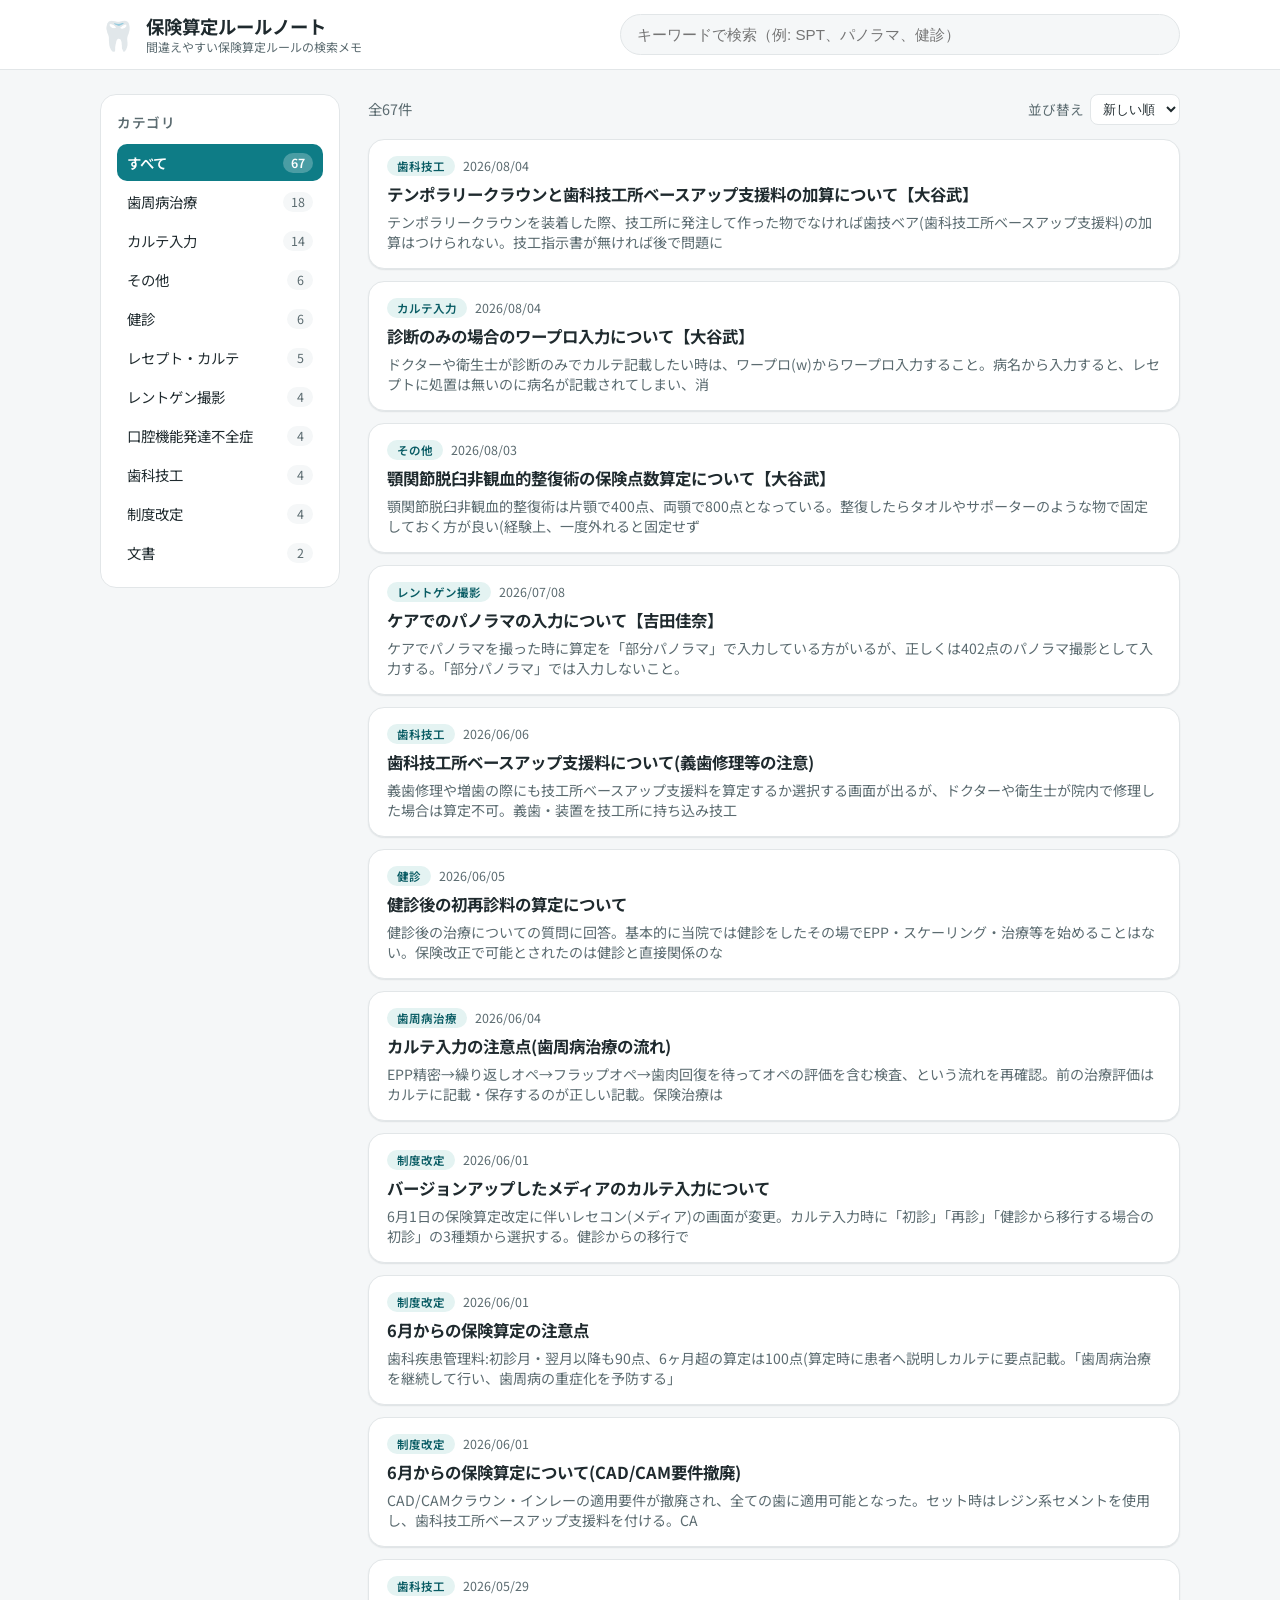
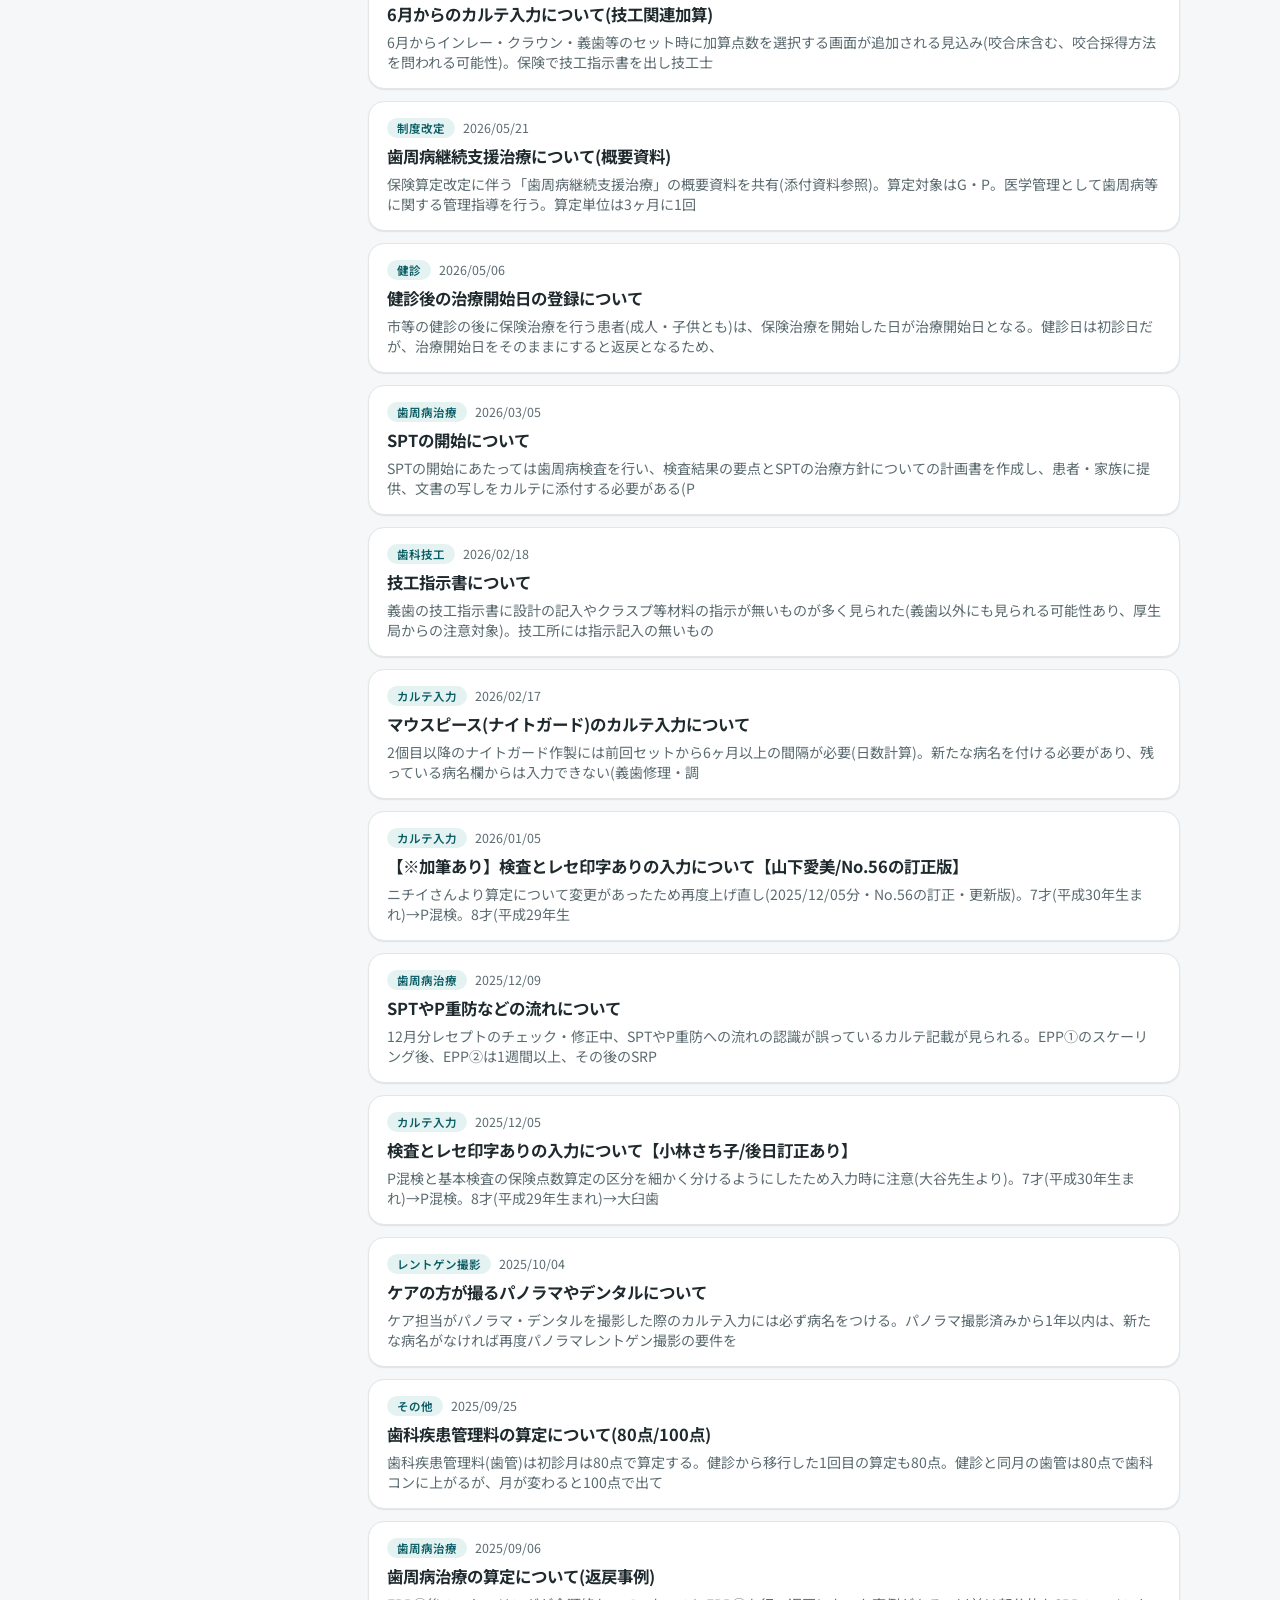
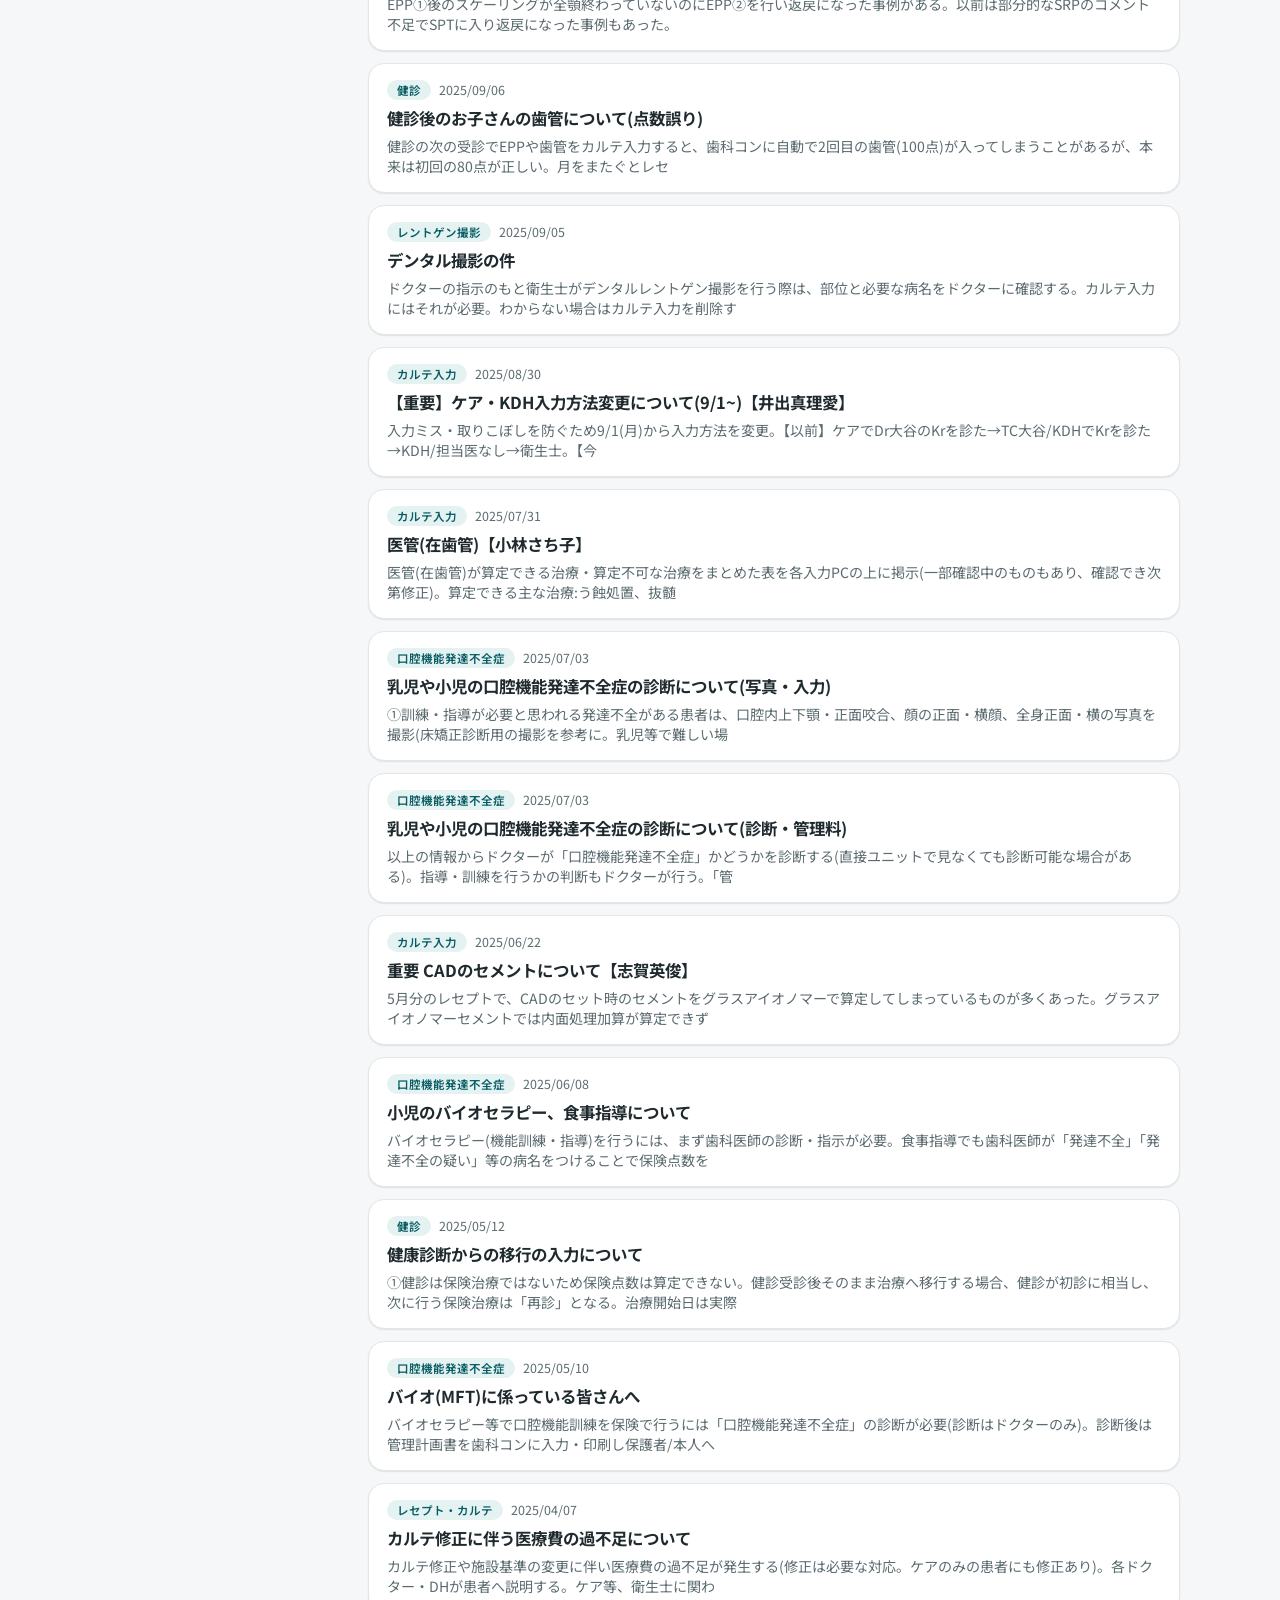
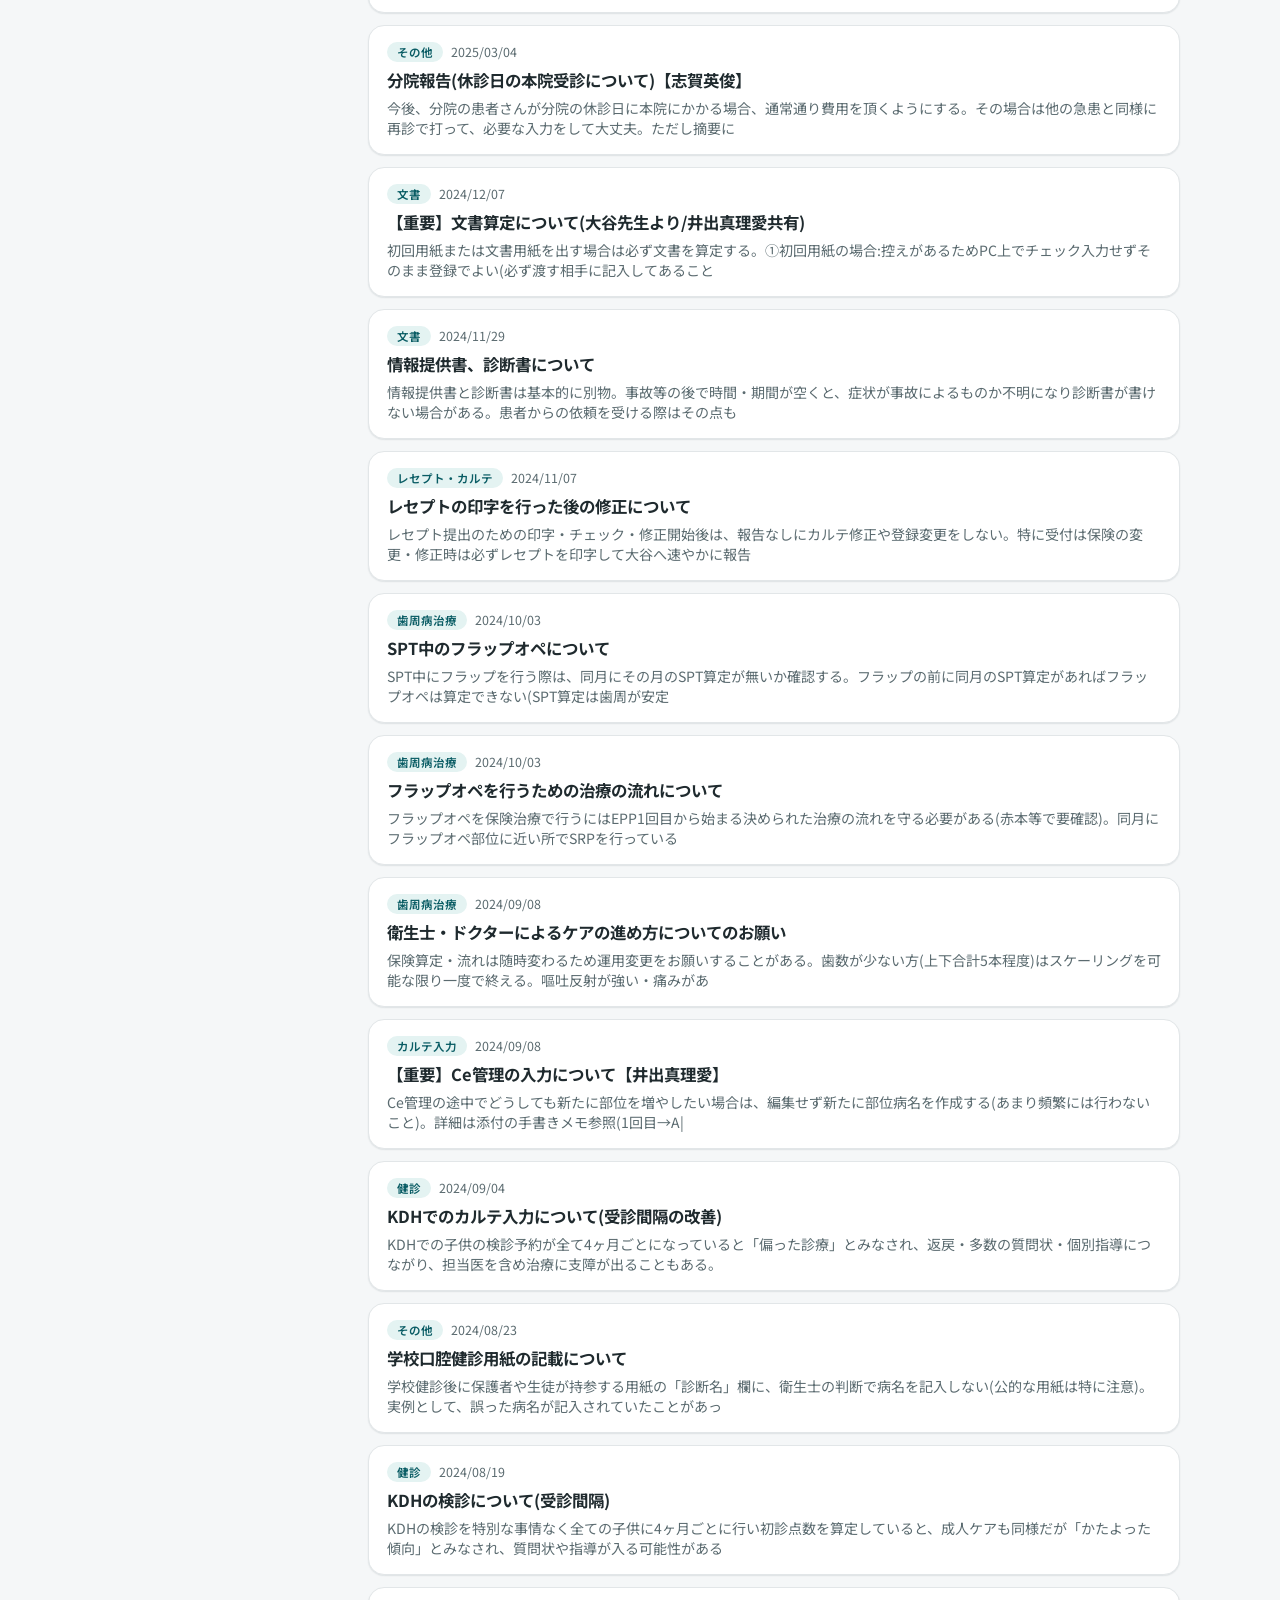
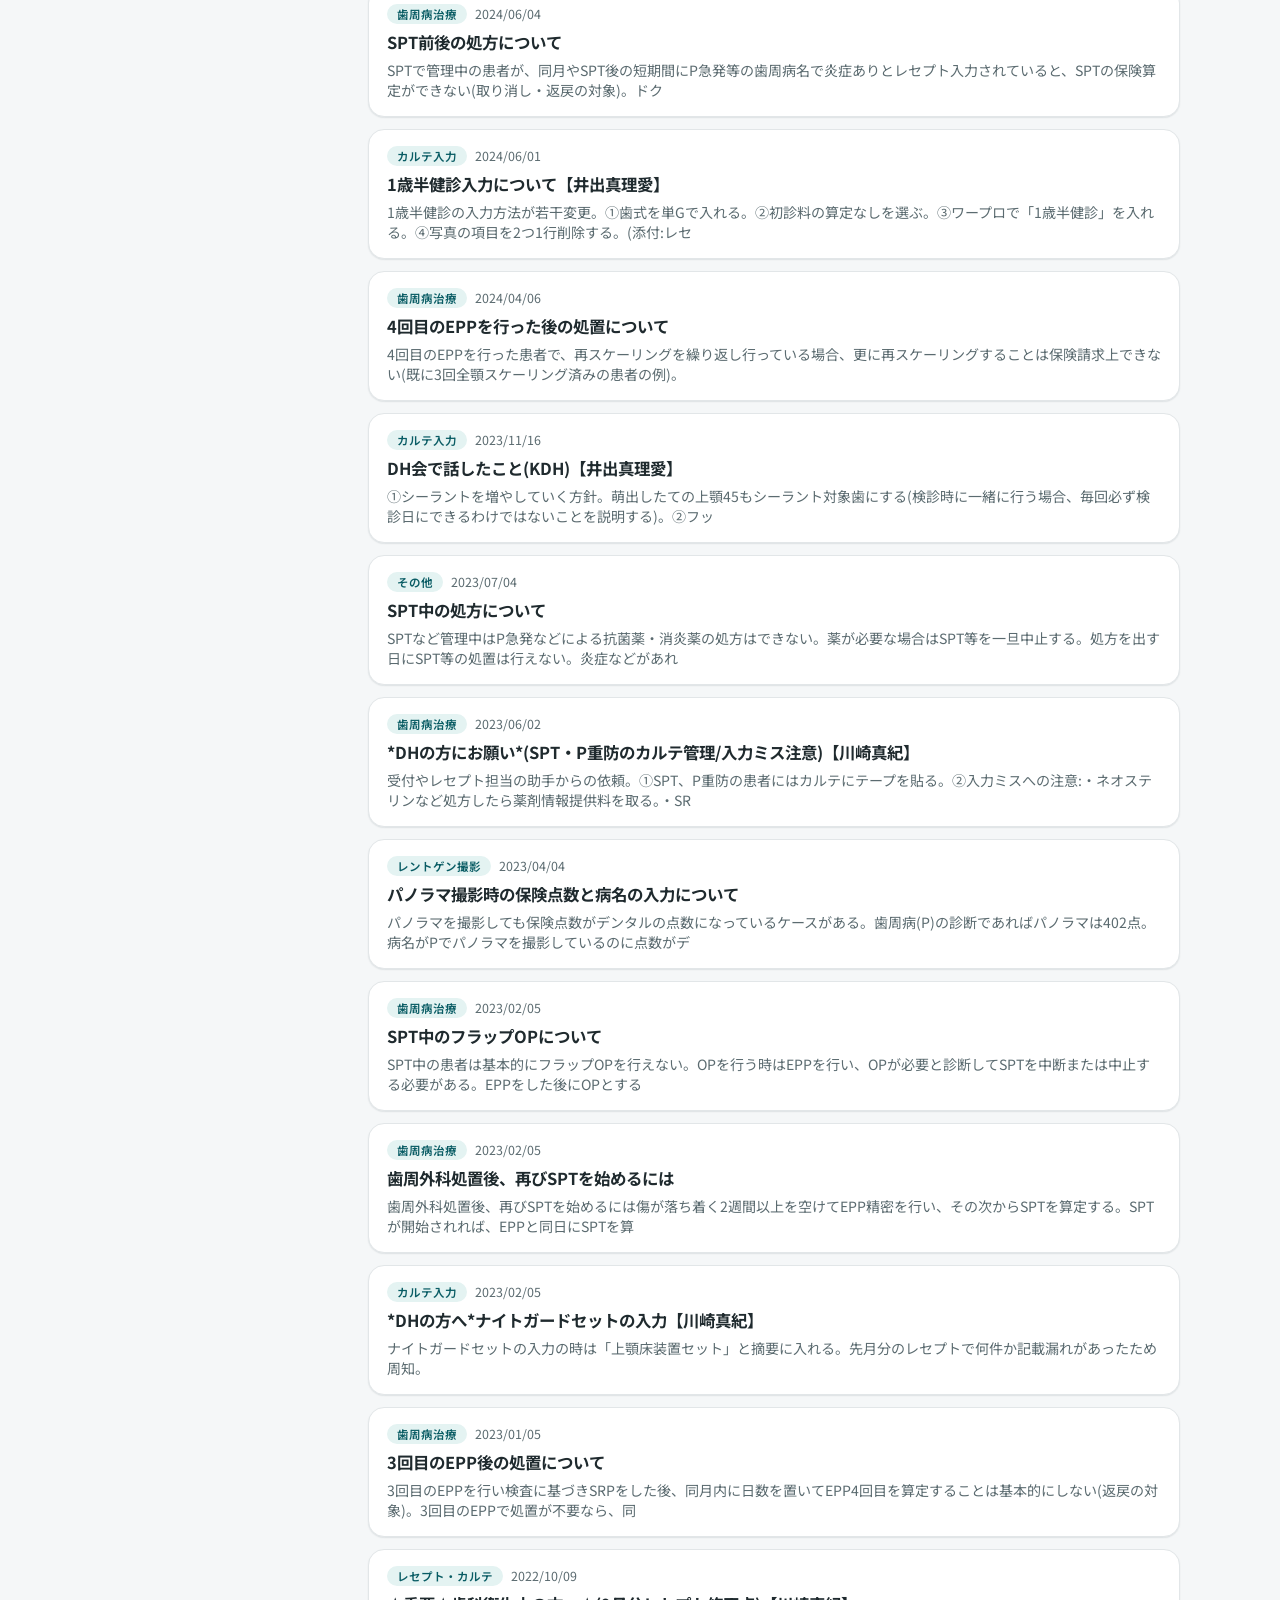
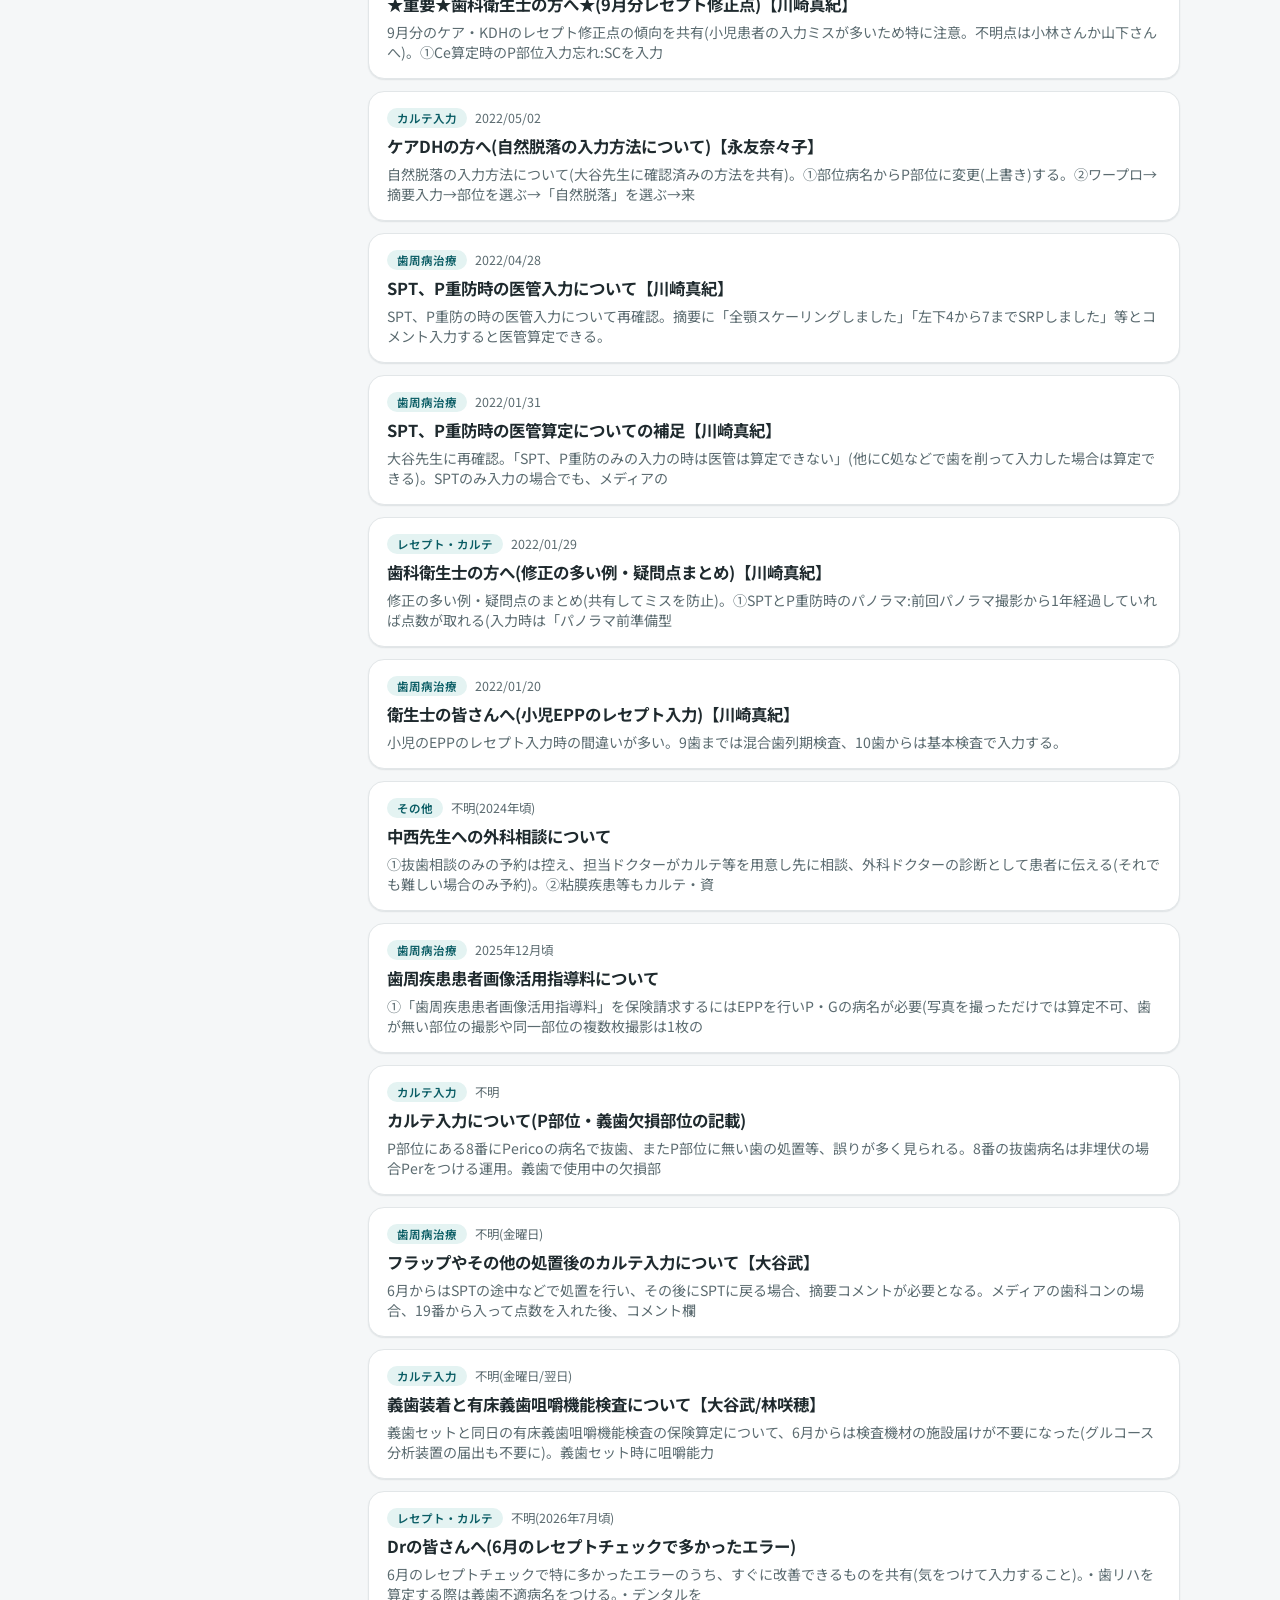
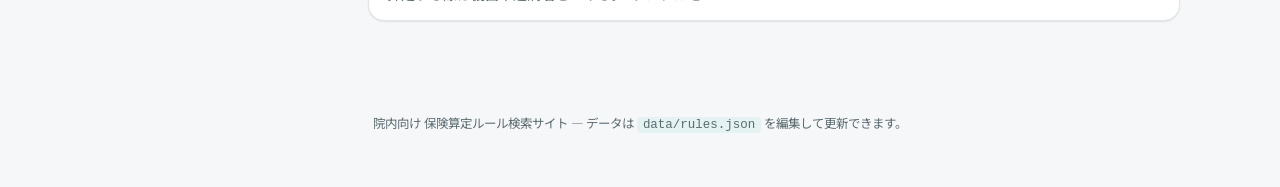
==== index.html @ 66714f51 "保険算定ルール検索サイトを追加 - data/source.xlsx の保険算定ルール一覧をdata/rules.jsonに変換 - キーワード検索・カテゴリ絞り込み・詳細表示ができる静的サイト(in" ====
<!doctype html>
<html lang="ja">
<head>
<meta charset="UTF-8">
<meta name="viewport" content="width=device-width, initial-scale=1">
<title>保険算定ルールノート</title>
<meta name="description" content="保険算定で間違えやすいルールをキーワード検索でまとめて読めるナレッジサイト">
<link rel="icon" href="data:,">
<link rel="preconnect" href="https://fonts.googleapis.com">
<link rel="preconnect" href="https://fonts.gstatic.com" crossorigin>
<link href="https://fonts.googleapis.com/css2?family=Noto+Sans+JP:wght@400;500;600;700&display=swap" rel="stylesheet">
<link rel="stylesheet" href="assets/style.css">
</head>
<body>

<header class="site-header">
  <div class="header-inner">
    <a class="brand" href="#/">
      <span class="brand-mark" aria-hidden="true">🦷</span>
      <span class="brand-text">
        <span class="brand-title">保険算定ルールノート</span>
        <span class="brand-sub">間違えやすい保険算定ルールの検索メモ</span>
      </span>
    </a>
    <div class="search-wrap">
      <label class="sr-only" for="search-input">キーワード検索</label>
      <input id="search-input" type="search" autocomplete="off"
             placeholder="キーワードで検索（例: SPT、パノラマ、健診）">
      <button id="search-clear" type="button" aria-label="検索をクリア">&times;</button>
    </div>
  </div>
</header>

<main class="layout">
  <aside class="sidebar" id="sidebar">
    <h2 class="sidebar-title">カテゴリ</h2>
    <ul id="category-list" class="category-list"></ul>
  </aside>

  <section class="content">
    <div class="content-toolbar">
      <p id="result-count" class="result-count" role="status" aria-live="polite"></p>
      <label class="sort-label">
        並び替え
        <select id="sort-select">
          <option value="date-desc">新しい順</option>
          <option value="date-asc">古い順</option>
          <option value="no-asc">No.順</option>
        </select>
      </label>
    </div>

    <ul id="rule-list" class="rule-list"></ul>

    <p id="empty-state" class="empty-state" hidden>
      該当するルールが見つかりませんでした。別のキーワードで検索してください。
    </p>
  </section>
</main>

<div id="detail-overlay" class="detail-overlay" hidden>
  <div class="detail-panel" role="dialog" aria-modal="true" aria-labelledby="detail-title">
    <button id="detail-close" class="detail-close" type="button" aria-label="閉じる">&times;</button>
    <div id="detail-body" class="detail-body"></div>
  </div>
</div>

<footer class="site-footer">
  <p>院内向け 保険算定ルール検索サイト &mdash; データは <code>data/rules.json</code> を編集して更新できます。</p>
</footer>

<script src="assets/app.js"></script>
</body>
</html>
---- assets/style.css ----
:root {
  --color-bg: #f5f7f8;
  --color-surface: #ffffff;
  --color-border: #e2e6e8;
  --color-text: #1f2a2e;
  --color-text-muted: #5b6b70;
  --color-accent: #0e7c86;
  --color-accent-dark: #095c64;
  --color-accent-soft: #e4f3f2;
  --color-mark: #ffe58a;
  --shadow-card: 0 1px 2px rgba(15, 40, 45, 0.06), 0 1px 1px rgba(15, 40, 45, 0.04);
  --shadow-panel: 0 20px 50px rgba(10, 30, 35, 0.25);
  --radius-md: 10px;
  --radius-lg: 16px;
  font-size: 16px;
}

@media (prefers-color-scheme: dark) {
  :root {
    --color-bg: #10161a;
    --color-surface: #161f24;
    --color-border: #263239;
    --color-text: #e7eef0;
    --color-text-muted: #9fb1b6;
    --color-accent: #34b9ac;
    --color-accent-dark: #56cfc2;
    --color-accent-soft: #17302f;
    --color-mark: #6a5a1f;
    --shadow-card: 0 1px 2px rgba(0, 0, 0, 0.4);
    --shadow-panel: 0 20px 50px rgba(0, 0, 0, 0.6);
  }
}

* { box-sizing: border-box; }

html, body {
  margin: 0;
  padding: 0;
  background: var(--color-bg);
  color: var(--color-text);
  font-family: "Noto Sans JP", "Hiragino Kaku Gothic ProN", "Yu Gothic", sans-serif;
  line-height: 1.7;
}

.sr-only {
  position: absolute;
  width: 1px; height: 1px;
  overflow: hidden;
  clip: rect(0 0 0 0);
  white-space: nowrap;
}

button {
  font-family: inherit;
  cursor: pointer;
}

/* ---------- Header ---------- */

.site-header {
  position: sticky;
  top: 0;
  z-index: 20;
  background: var(--color-surface);
  border-bottom: 1px solid var(--color-border);
}

.header-inner {
  max-width: 1120px;
  margin: 0 auto;
  padding: 14px 20px;
  display: flex;
  align-items: center;
  gap: 24px;
  flex-wrap: wrap;
}

.brand {
  display: flex;
  align-items: center;
  gap: 10px;
  text-decoration: none;
  color: inherit;
  flex-shrink: 0;
}

.brand-mark {
  font-size: 1.8rem;
  line-height: 1;
}

.brand-text {
  display: flex;
  flex-direction: column;
  line-height: 1.3;
}

.brand-title {
  font-weight: 700;
  font-size: 1.15rem;
  color: var(--color-text);
}

.brand-sub {
  font-size: 0.75rem;
  color: var(--color-text-muted);
}

.search-wrap {
  position: relative;
  flex: 1 1 320px;
  max-width: 560px;
  margin-left: auto;
}

#search-input {
  width: 100%;
  padding: 11px 40px 11px 16px;
  border-radius: 999px;
  border: 1px solid var(--color-border);
  background: var(--color-bg);
  color: var(--color-text);
  font-size: 0.95rem;
}

#search-input:focus {
  outline: 2px solid var(--color-accent);
  outline-offset: 1px;
}

#search-clear {
  position: absolute;
  right: 6px;
  top: 50%;
  transform: translateY(-50%);
  width: 28px;
  height: 28px;
  border: none;
  background: transparent;
  color: var(--color-text-muted);
  font-size: 1.2rem;
  border-radius: 50%;
  display: none;
}

#search-clear.visible {
  display: block;
}

#search-clear:hover {
  background: var(--color-accent-soft);
  color: var(--color-accent-dark);
}

/* ---------- Layout ---------- */

.layout {
  max-width: 1120px;
  margin: 0 auto;
  padding: 24px 20px 60px;
  display: grid;
  grid-template-columns: 240px 1fr;
  gap: 28px;
  align-items: start;
}

@media (max-width: 820px) {
  .layout {
    grid-template-columns: 1fr;
  }
}

/* ---------- Sidebar ---------- */

.sidebar {
  position: sticky;
  top: 82px;
  background: var(--color-surface);
  border: 1px solid var(--color-border);
  border-radius: var(--radius-lg);
  padding: 16px;
}

@media (max-width: 820px) {
  .sidebar {
    position: static;
  }
}

.sidebar-title {
  margin: 0 0 10px;
  font-size: 0.85rem;
  color: var(--color-text-muted);
  font-weight: 600;
  letter-spacing: 0.04em;
}

.category-list {
  list-style: none;
  margin: 0;
  padding: 0;
  display: flex;
  flex-direction: column;
  gap: 2px;
}

.category-list button {
  width: 100%;
  display: flex;
  justify-content: space-between;
  gap: 8px;
  align-items: center;
  padding: 8px 10px;
  border: none;
  background: transparent;
  border-radius: var(--radius-md);
  color: var(--color-text);
  font-size: 0.9rem;
  text-align: left;
}

.category-list button:hover {
  background: var(--color-accent-soft);
}

.category-list button.active {
  background: var(--color-accent);
  color: #fff;
  font-weight: 600;
}

.category-list .count {
  font-size: 0.78rem;
  color: var(--color-text-muted);
  background: var(--color-bg);
  border-radius: 999px;
  padding: 1px 8px;
  min-width: 26px;
  text-align: center;
}

.category-list button.active .count {
  background: rgba(255, 255, 255, 0.25);
  color: #fff;
}

/* ---------- Content ---------- */

.content-toolbar {
  display: flex;
  align-items: center;
  justify-content: space-between;
  gap: 12px;
  margin-bottom: 14px;
  flex-wrap: wrap;
}

.result-count {
  margin: 0;
  color: var(--color-text-muted);
  font-size: 0.9rem;
}

.sort-label {
  font-size: 0.85rem;
  color: var(--color-text-muted);
  display: flex;
  align-items: center;
  gap: 6px;
}

#sort-select {
  padding: 6px 8px;
  border-radius: 8px;
  border: 1px solid var(--color-border);
  background: var(--color-surface);
  color: var(--color-text);
}

.rule-list {
  list-style: none;
  margin: 0;
  padding: 0;
  display: flex;
  flex-direction: column;
  gap: 12px;
}

.rule-card {
  background: var(--color-surface);
  border: 1px solid var(--color-border);
  border-radius: var(--radius-lg);
  box-shadow: var(--shadow-card);
  overflow: hidden;
}

.rule-card-btn {
  width: 100%;
  text-align: left;
  background: none;
  border: none;
  padding: 16px 18px;
  color: inherit;
  display: block;
}

.rule-card-btn:hover .rule-title,
.rule-card-btn:focus-visible .rule-title {
  color: var(--color-accent-dark);
}

.rule-meta {
  display: flex;
  align-items: center;
  gap: 8px;
  flex-wrap: wrap;
  margin-bottom: 6px;
}

.rule-badge {
  font-size: 0.72rem;
  font-weight: 600;
  color: var(--color-accent-dark);
  background: var(--color-accent-soft);
  border-radius: 999px;
  padding: 2px 10px;
}

.rule-date {
  font-size: 0.78rem;
  color: var(--color-text-muted);
}

.rule-title {
  margin: 0 0 6px;
  font-size: 1.03rem;
  font-weight: 700;
  color: var(--color-text);
}

.rule-snippet {
  margin: 0;
  font-size: 0.88rem;
  color: var(--color-text-muted);
  display: -webkit-box;
  -webkit-line-clamp: 2;
  -webkit-box-orient: vertical;
  overflow: hidden;
}

mark {
  background: var(--color-mark);
  color: inherit;
  border-radius: 3px;
  padding: 0 1px;
}

.empty-state {
  text-align: center;
  color: var(--color-text-muted);
  padding: 60px 20px;
  border: 1px dashed var(--color-border);
  border-radius: var(--radius-lg);
}

/* ---------- Detail overlay ---------- */

.detail-overlay {
  position: fixed;
  inset: 0;
  background: rgba(10, 20, 24, 0.5);
  display: flex;
  align-items: flex-start;
  justify-content: center;
  padding: 40px 16px;
  overflow-y: auto;
  z-index: 50;
}

.detail-overlay[hidden] { display: none; }

.detail-panel {
  position: relative;
  background: var(--color-surface);
  border-radius: var(--radius-lg);
  max-width: 680px;
  width: 100%;
  padding: 32px 28px 28px;
  box-shadow: var(--shadow-panel);
}

.detail-close {
  position: absolute;
  top: 14px;
  right: 14px;
  width: 32px;
  height: 32px;
  border-radius: 50%;
  border: none;
  background: var(--color-bg);
  color: var(--color-text-muted);
  font-size: 1.3rem;
  line-height: 1;
}

.detail-close:hover {
  background: var(--color-accent-soft);
  color: var(--color-accent-dark);
}

.detail-body .rule-meta { margin-bottom: 10px; }

.detail-body h2 {
  margin: 0 0 4px;
  font-size: 1.3rem;
  color: var(--color-text);
}

.detail-body .rule-no {
  color: var(--color-text-muted);
  font-size: 0.8rem;
  margin-bottom: 18px;
}

.detail-body .rule-detail-text {
  font-size: 0.98rem;
  color: var(--color-text);
}

.detail-body .rule-detail-text p {
  margin: 0 0 0.6em;
}

.detail-actions {
  margin-top: 22px;
  display: flex;
  gap: 10px;
}

.detail-actions button {
  border: 1px solid var(--color-border);
  background: var(--color-bg);
  color: var(--color-text);
  border-radius: 8px;
  padding: 7px 14px;
  font-size: 0.85rem;
}

.detail-actions button:hover {
  background: var(--color-accent-soft);
  border-color: var(--color-accent);
  color: var(--color-accent-dark);
}

/* ---------- Footer ---------- */

.site-footer {
  text-align: center;
  color: var(--color-text-muted);
  font-size: 0.78rem;
  padding: 20px 20px 40px;
}

.site-footer code {
  background: var(--color-accent-soft);
  padding: 1px 6px;
  border-radius: 4px;
}
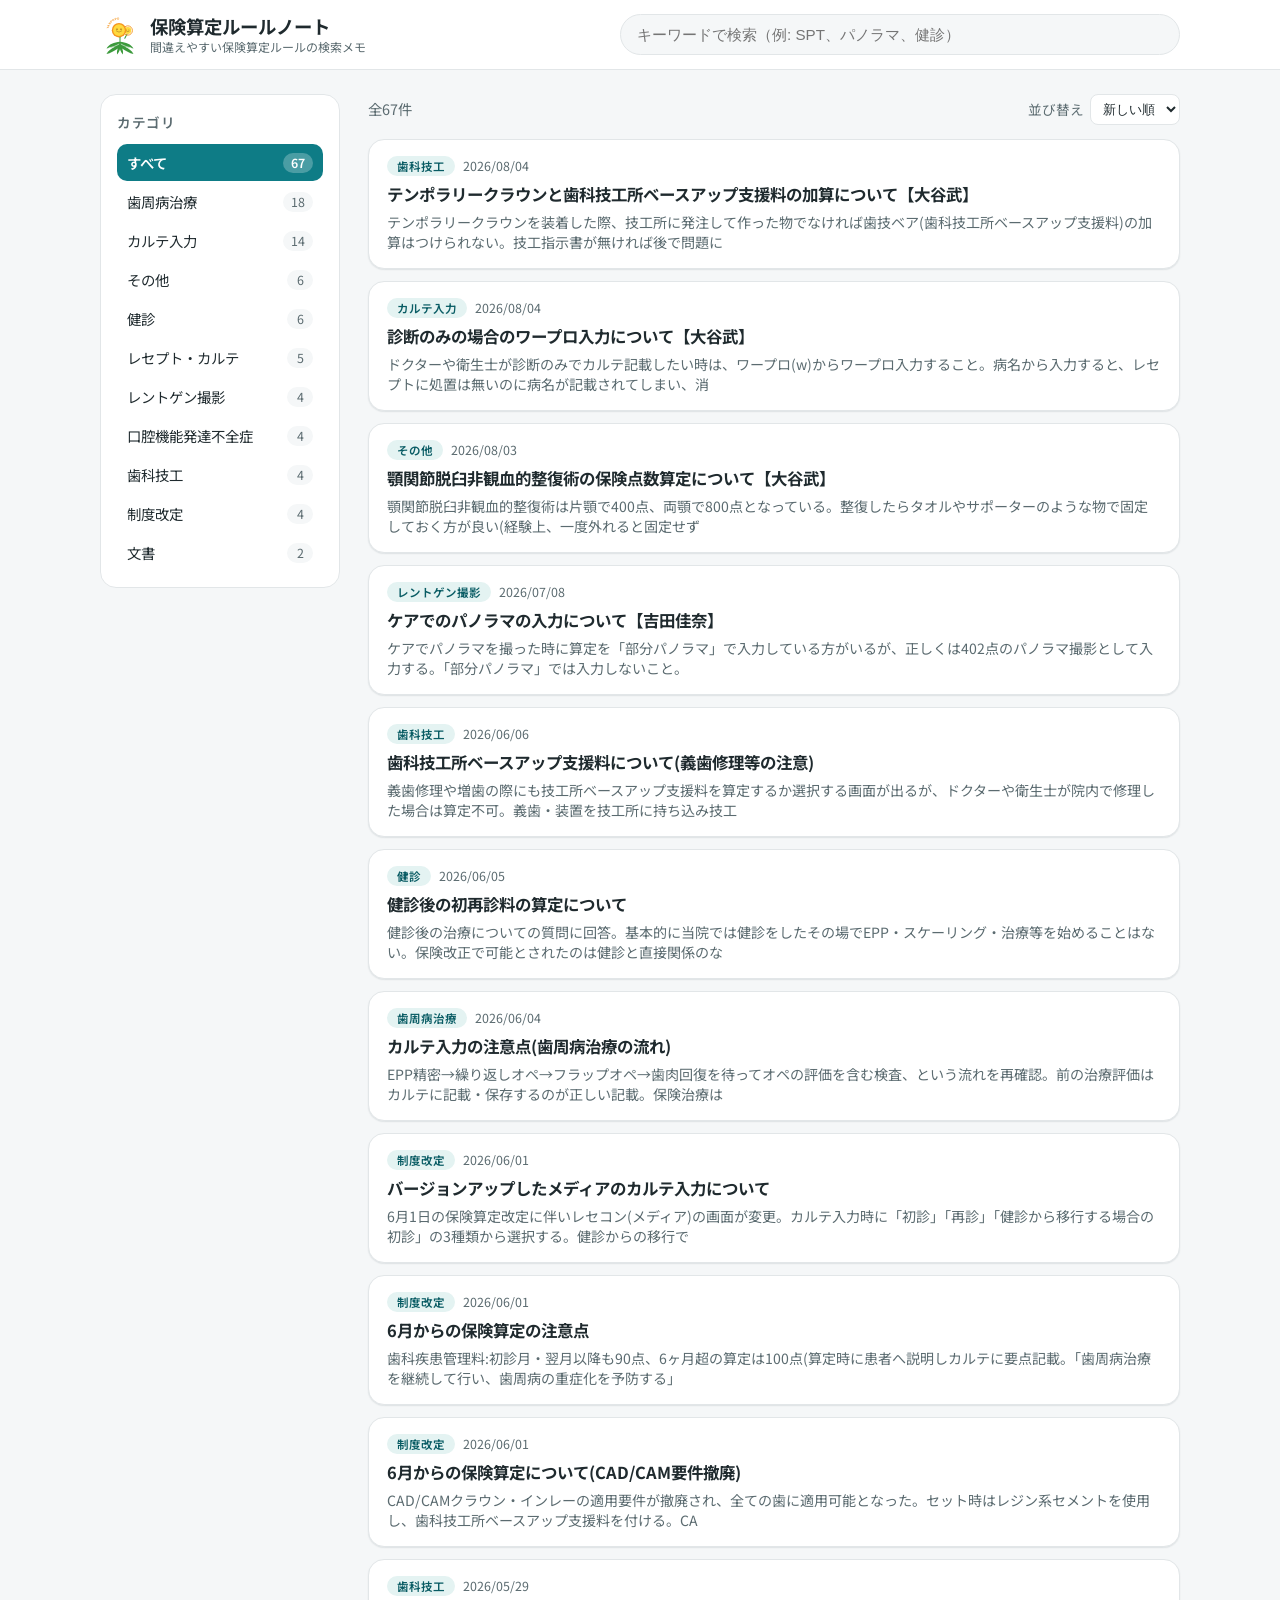
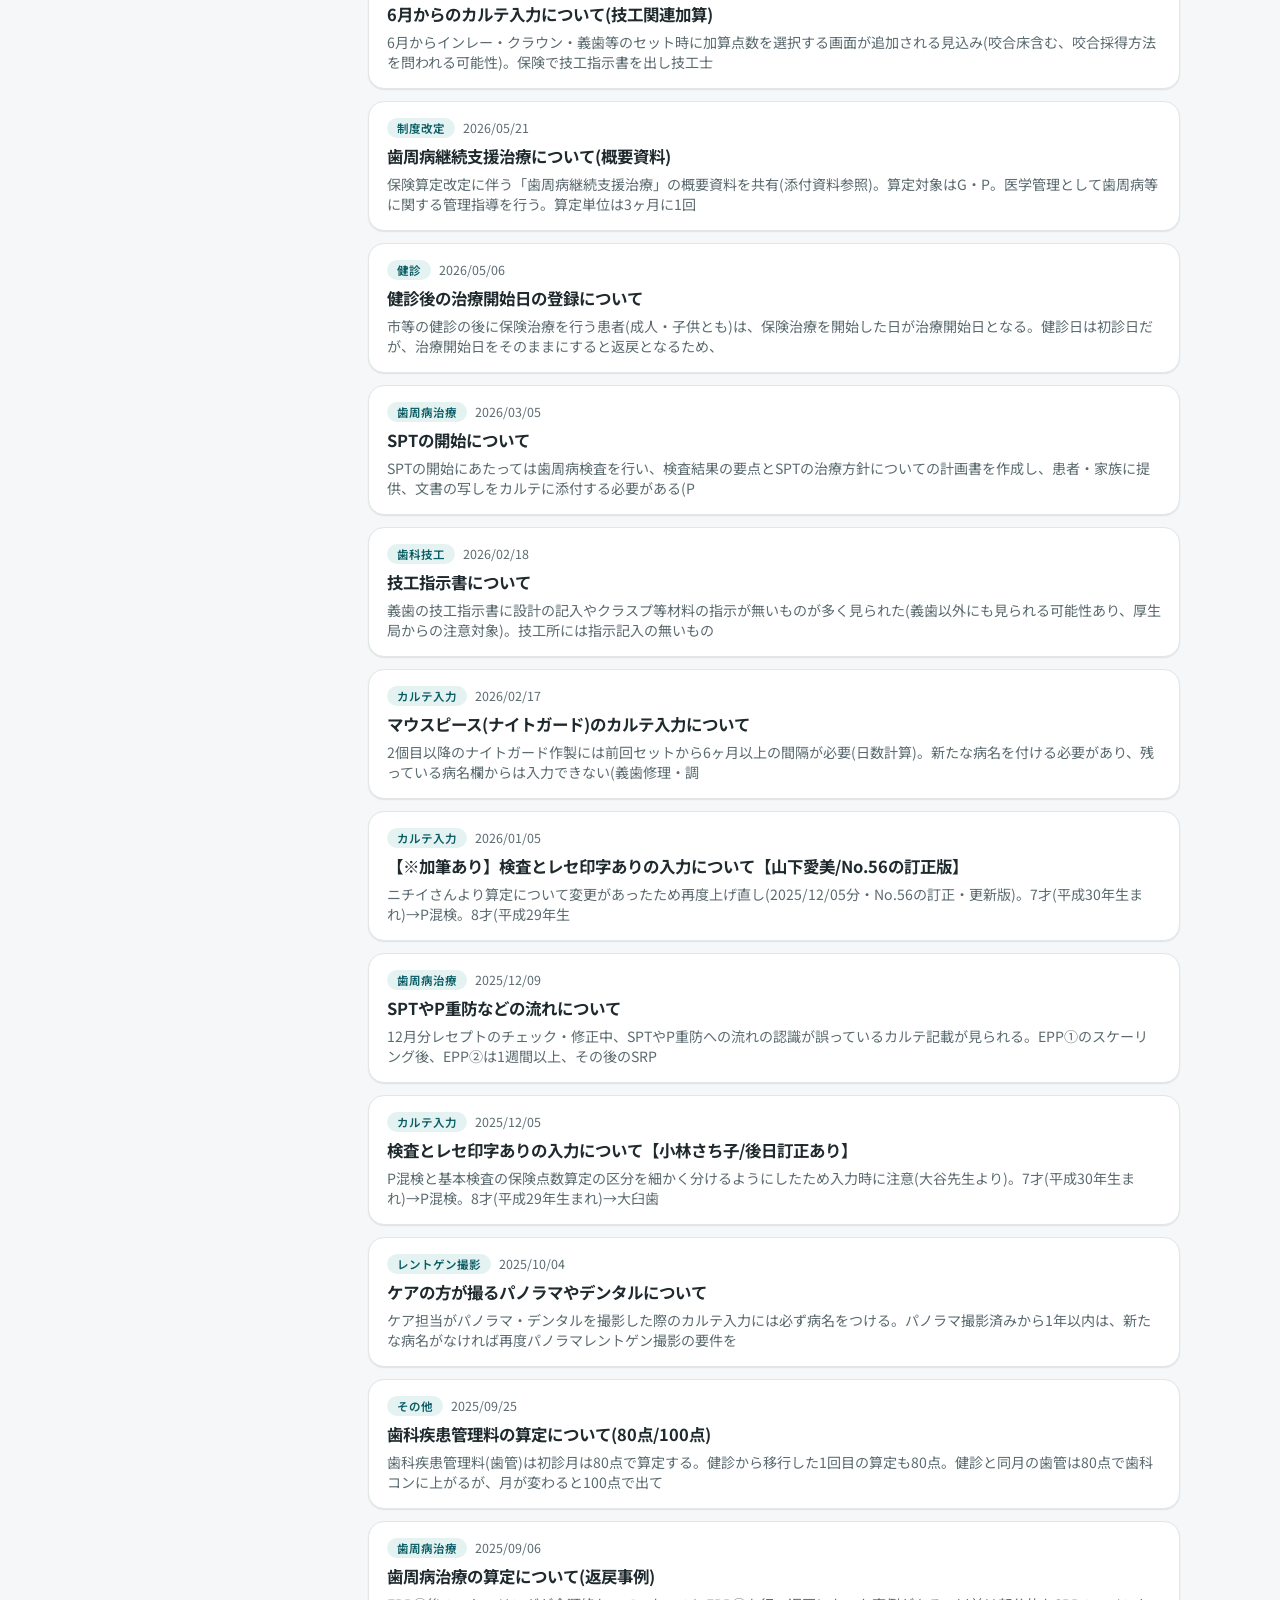
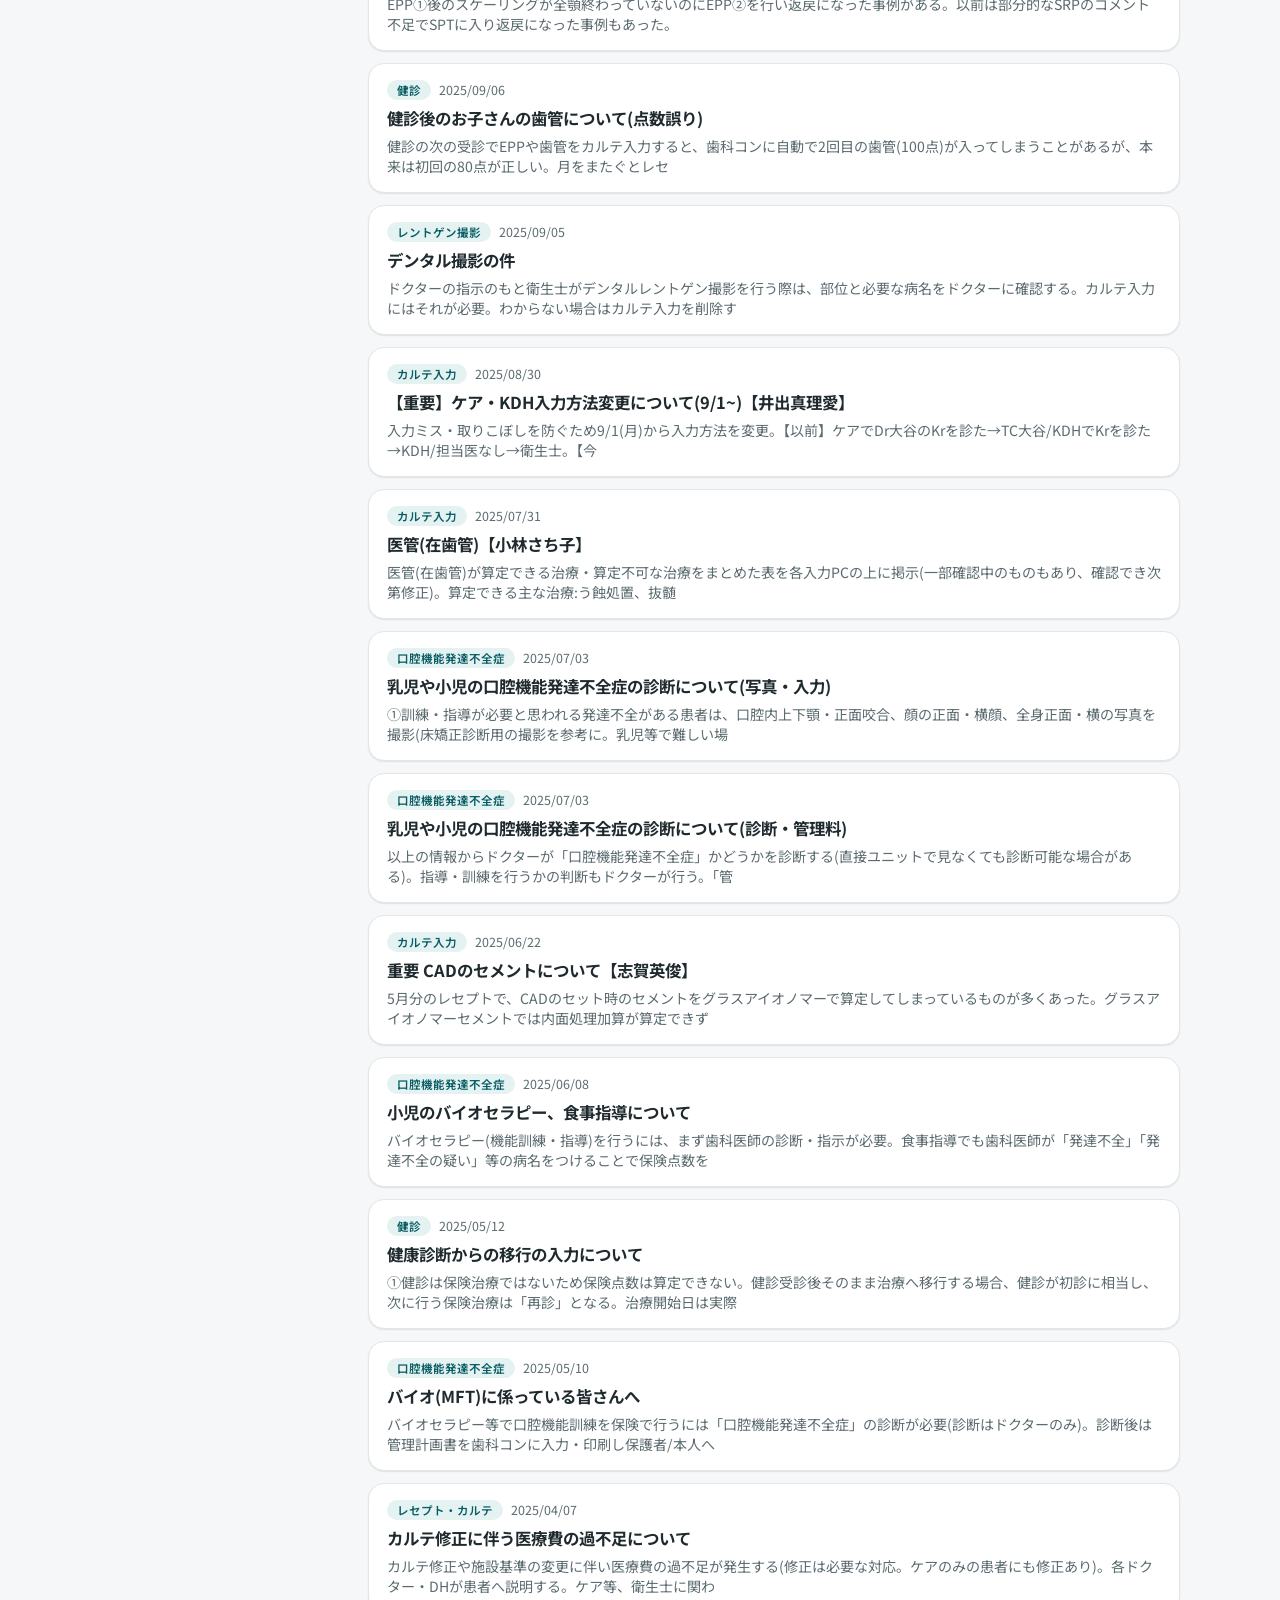
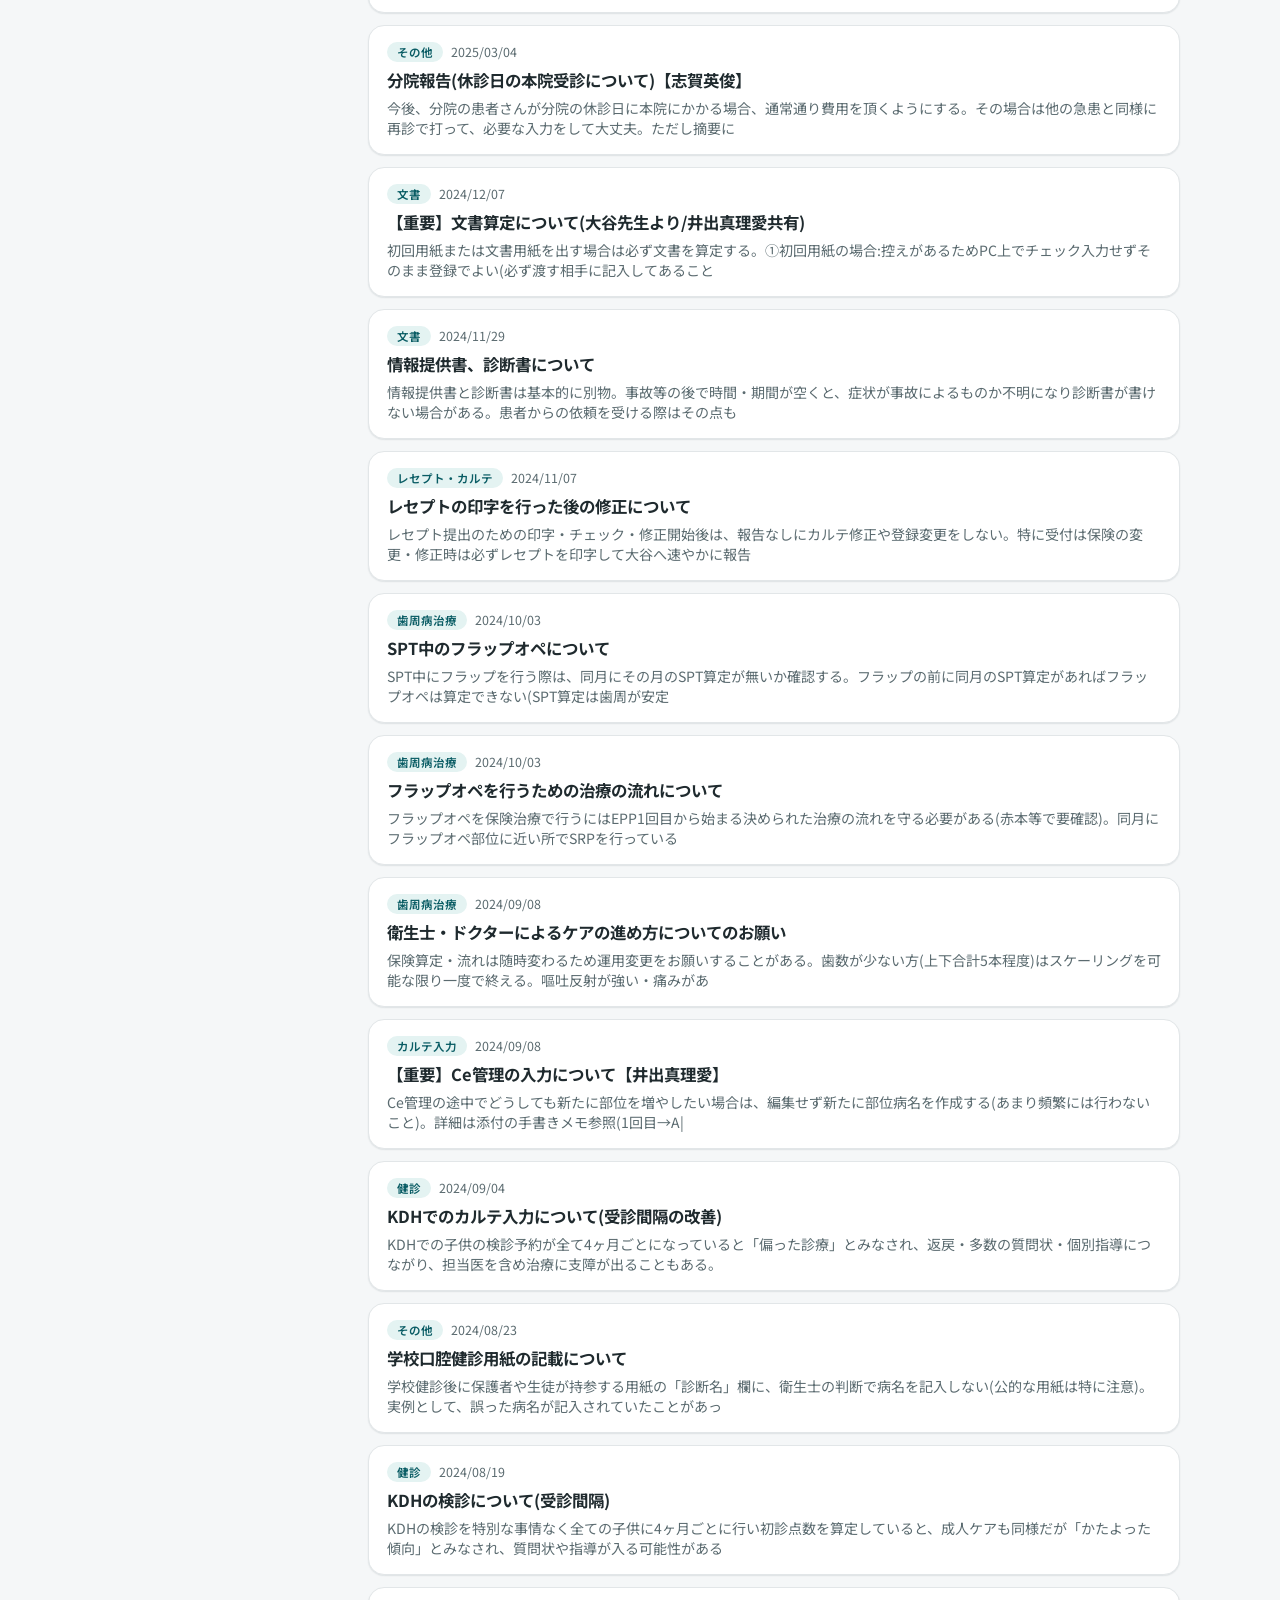
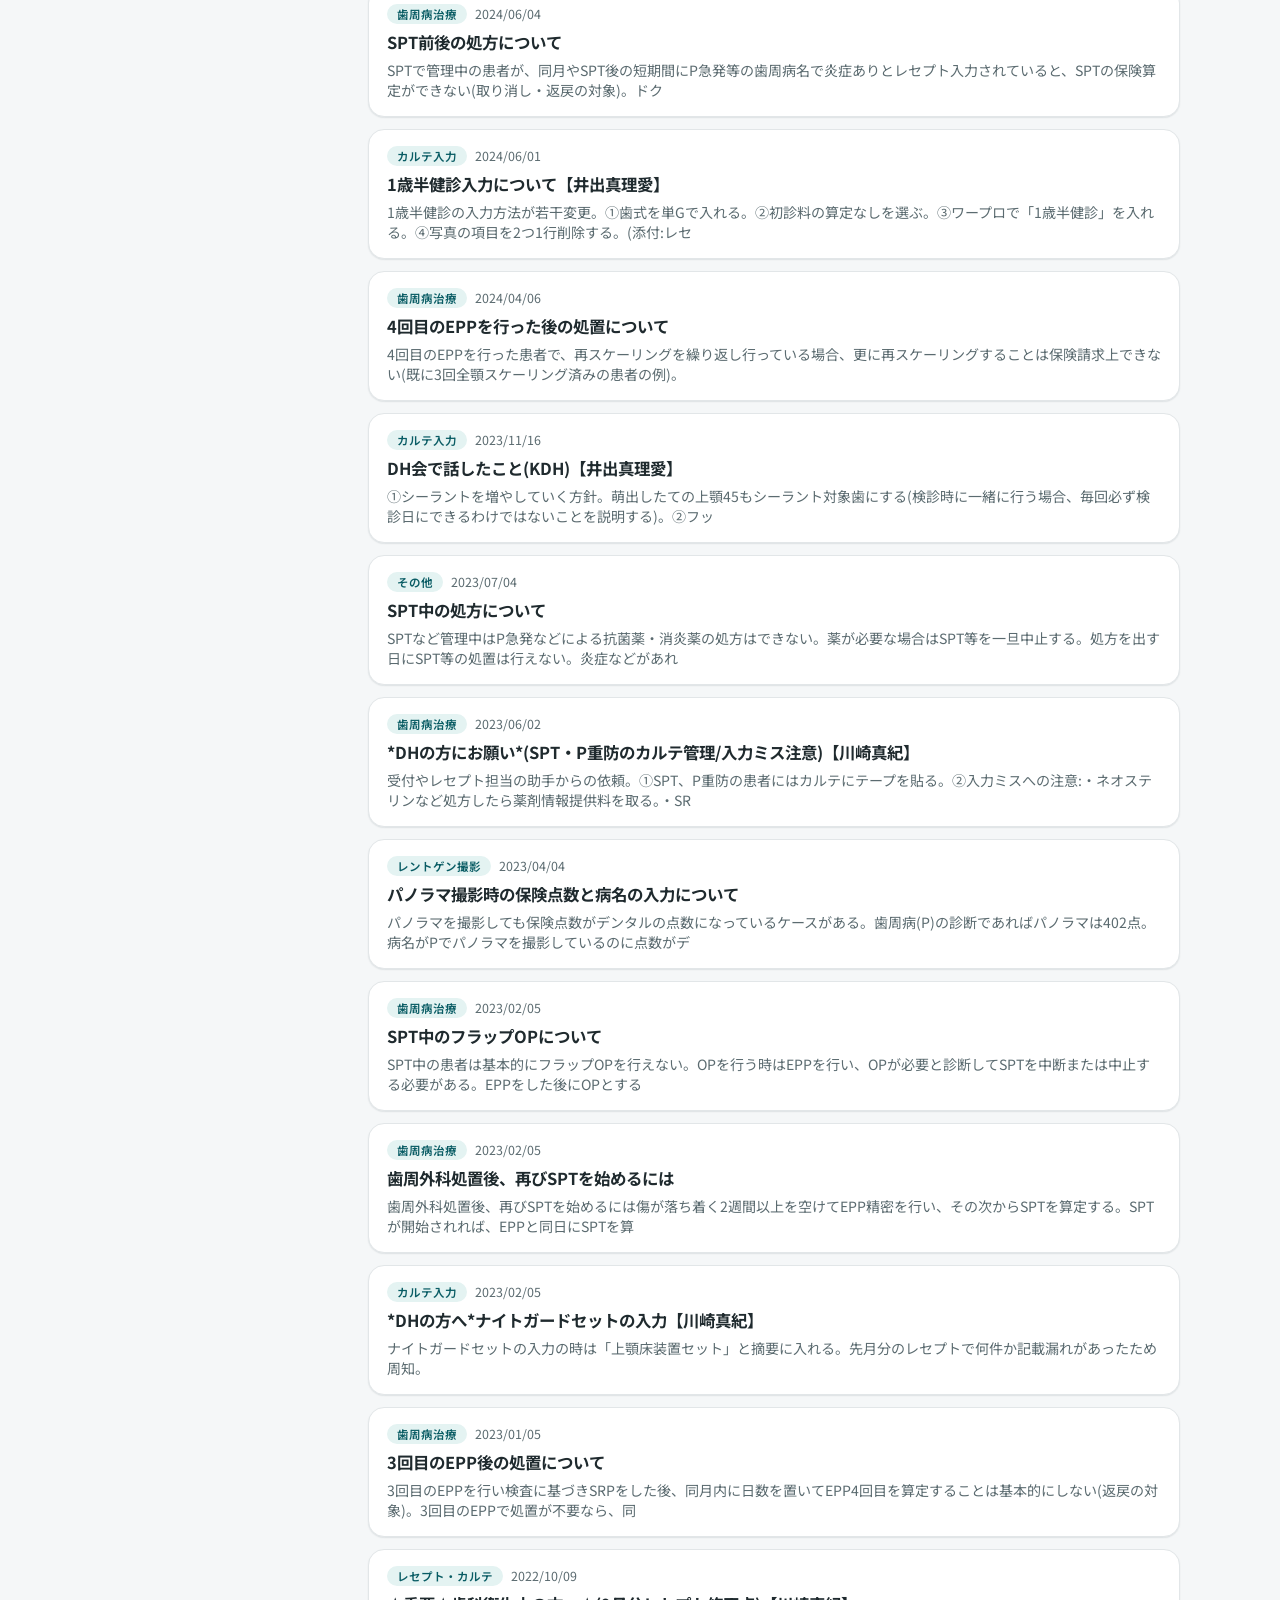
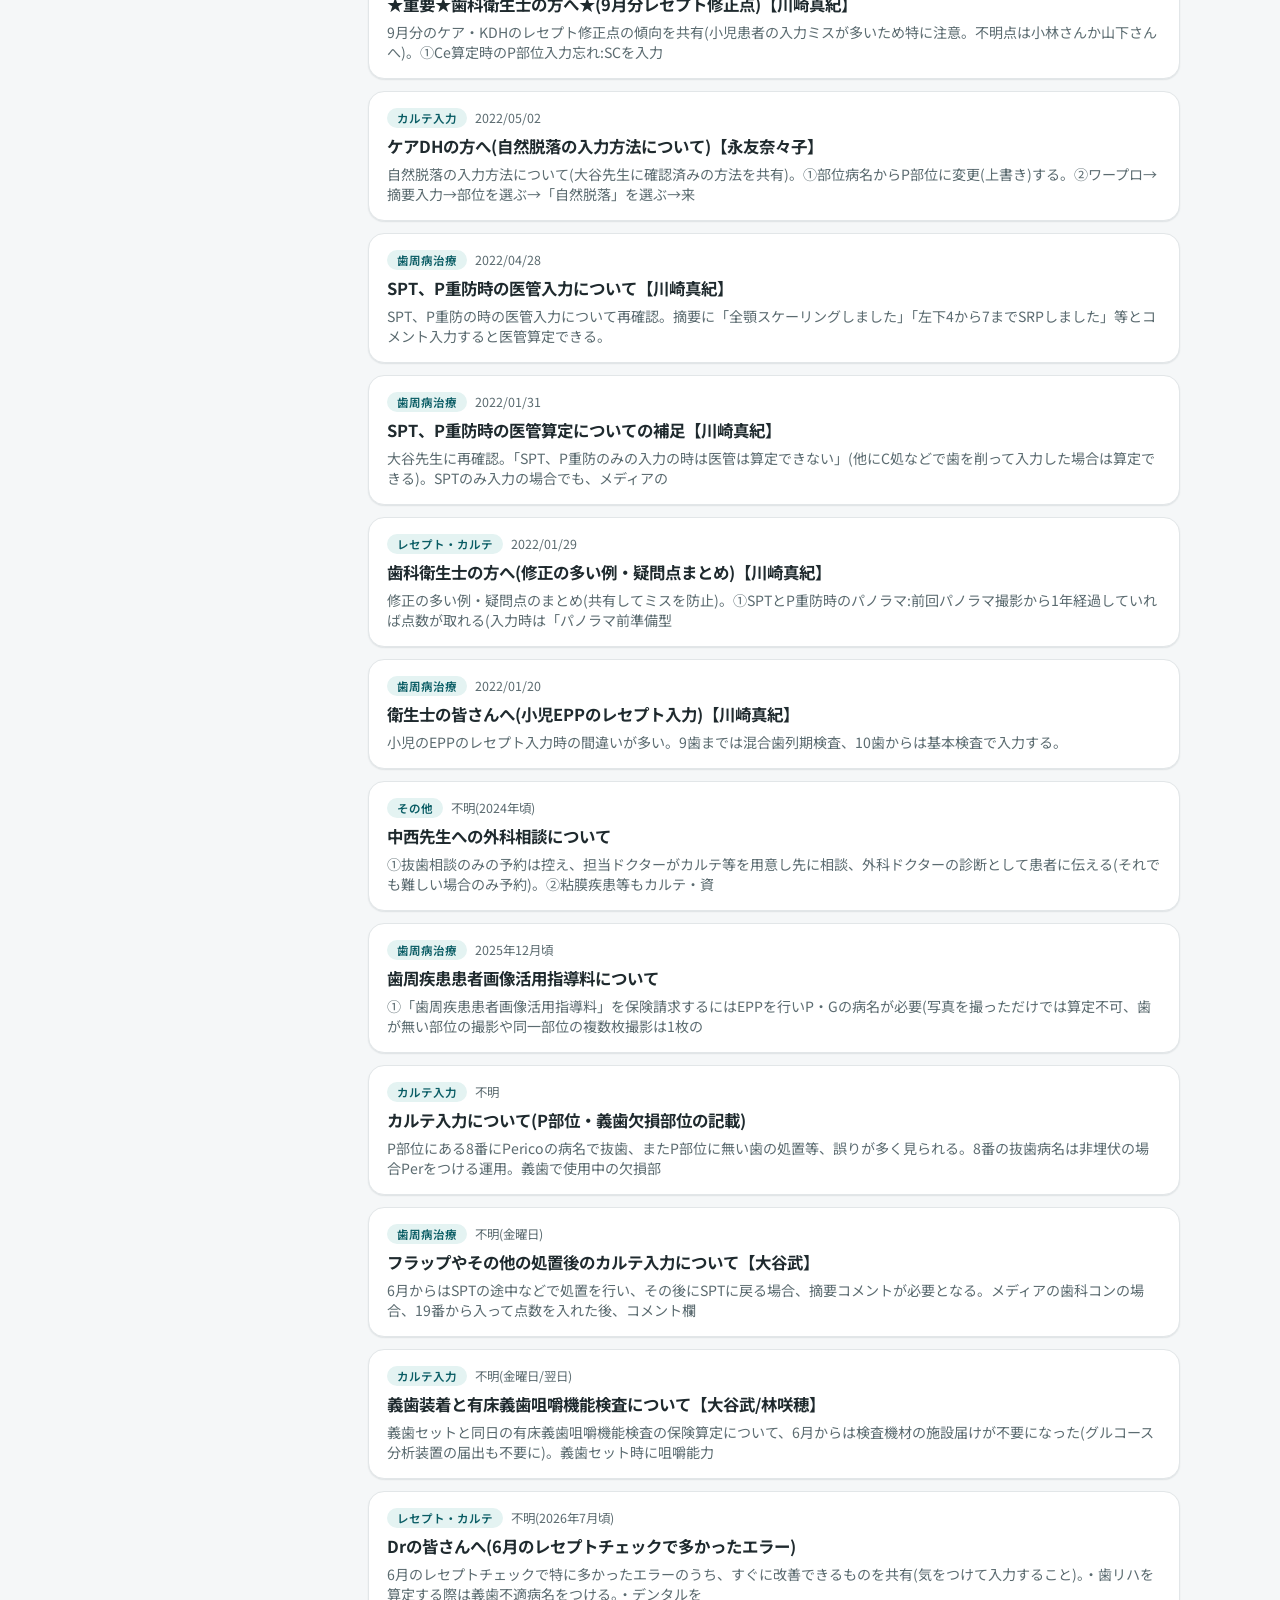
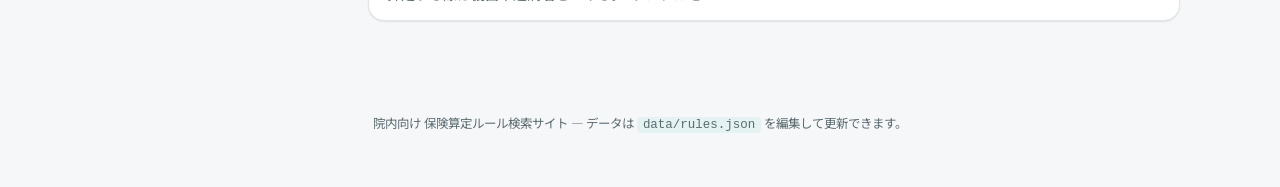
==== commit 2b2ae54b: "たんぽぽロゴをヘッダーとファビコンに追加 - ロゴのSVGを再現して assets/logo-tanpopo.svg として追加 - ヘッダーの🦷絵文字をロゴ画像に差し替え - favicon(ブラウ" ====
--- a/index.html
+++ b/index.html
@@ -5,7 +5,7 @@
 <meta name="viewport" content="width=device-width, initial-scale=1">
 <title>保険算定ルールノート</title>
 <meta name="description" content="保険算定で間違えやすいルールをキーワード検索でまとめて読めるナレッジサイト">
-<link rel="icon" href="data:,">
+<link rel="icon" type="image/svg+xml" href="assets/logo-tanpopo.svg">
 <link rel="preconnect" href="https://fonts.googleapis.com">
 <link rel="preconnect" href="https://fonts.gstatic.com" crossorigin>
 <link href="https://fonts.googleapis.com/css2?family=Noto+Sans+JP:wght@400;500;600;700&display=swap" rel="stylesheet">
@@ -16,7 +16,7 @@
 <header class="site-header">
   <div class="header-inner">
     <a class="brand" href="#/">
-      <span class="brand-mark" aria-hidden="true">🦷</span>
+      <img class="brand-mark" src="assets/logo-tanpopo.svg" alt="" aria-hidden="true">
       <span class="brand-text">
         <span class="brand-title">保険算定ルールノート</span>
         <span class="brand-sub">間違えやすい保険算定ルールの検索メモ</span>
--- a/assets/style.css
+++ b/assets/style.css
@@ -85,8 +85,10 @@
 }
 
 .brand-mark {
-  font-size: 1.8rem;
-  line-height: 1;
+  width: 40px;
+  height: 40px;
+  object-fit: contain;
+  flex-shrink: 0;
 }
 
 .brand-text {
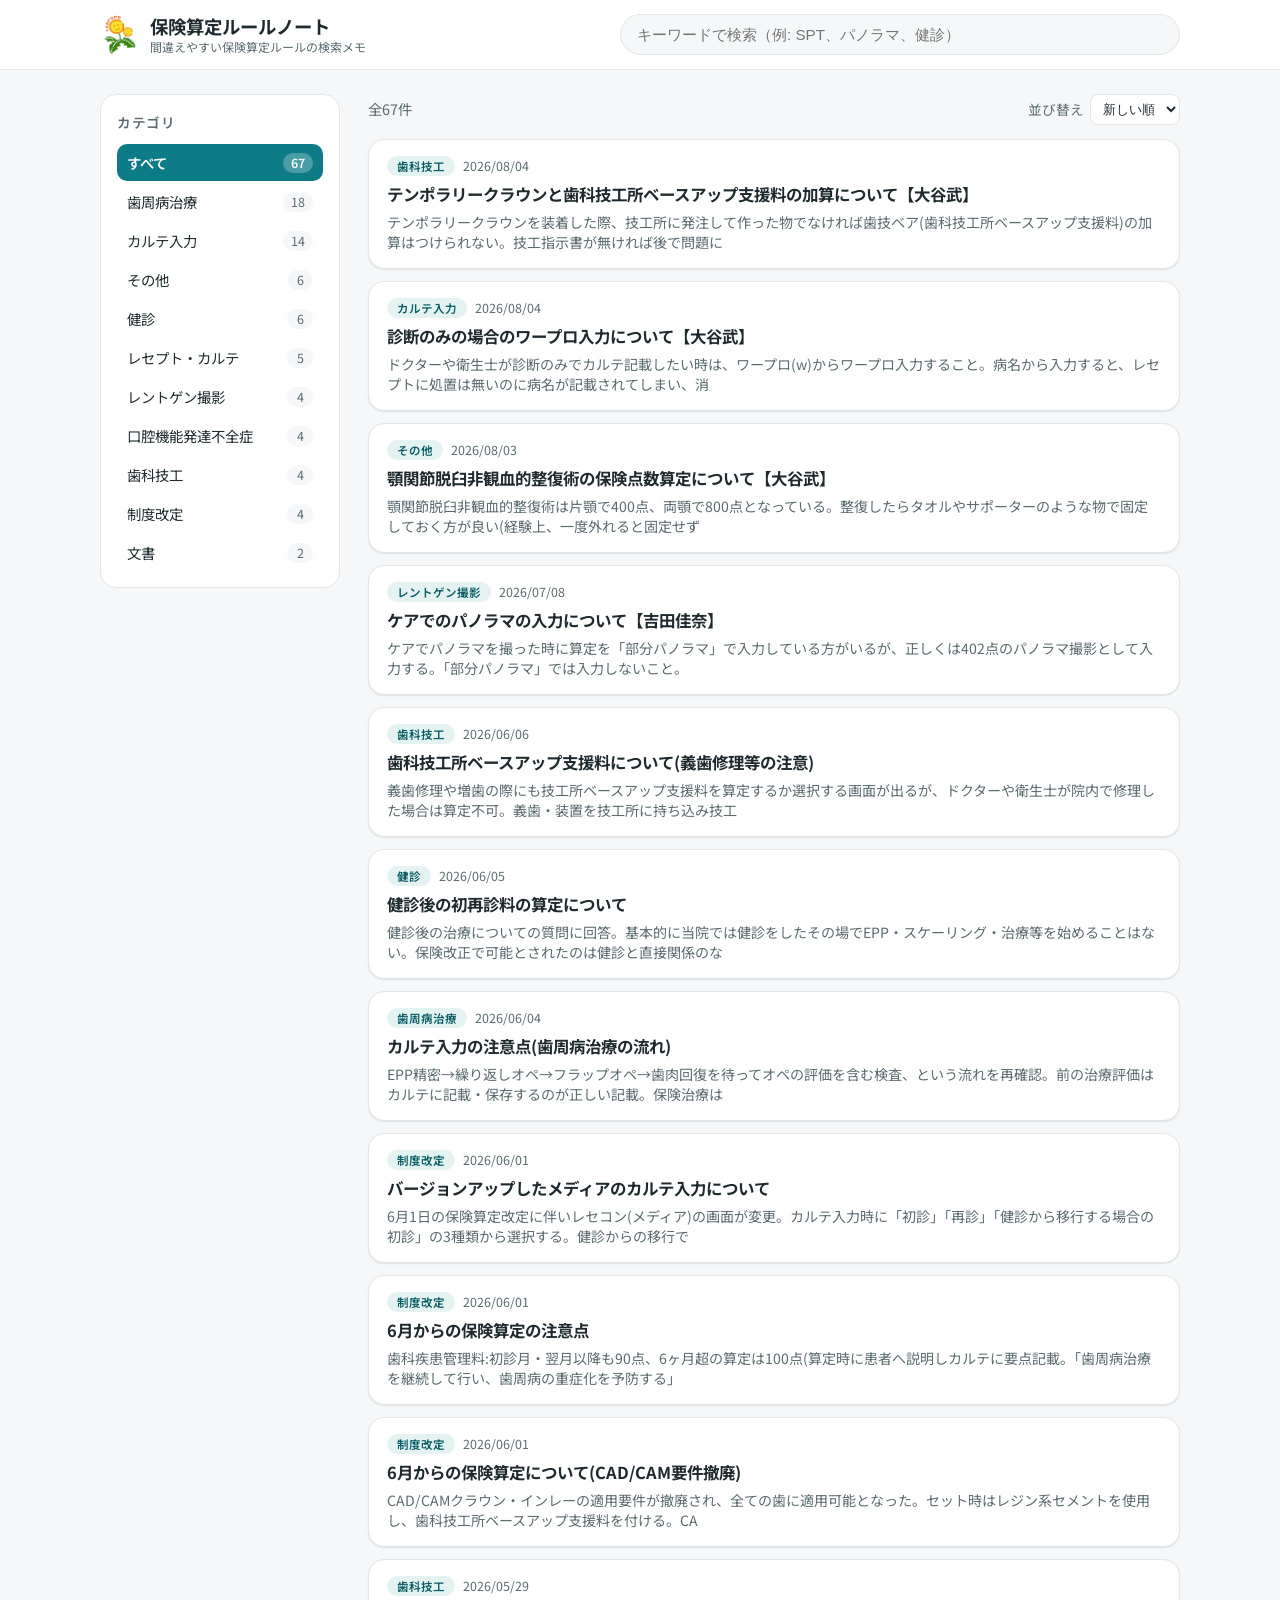
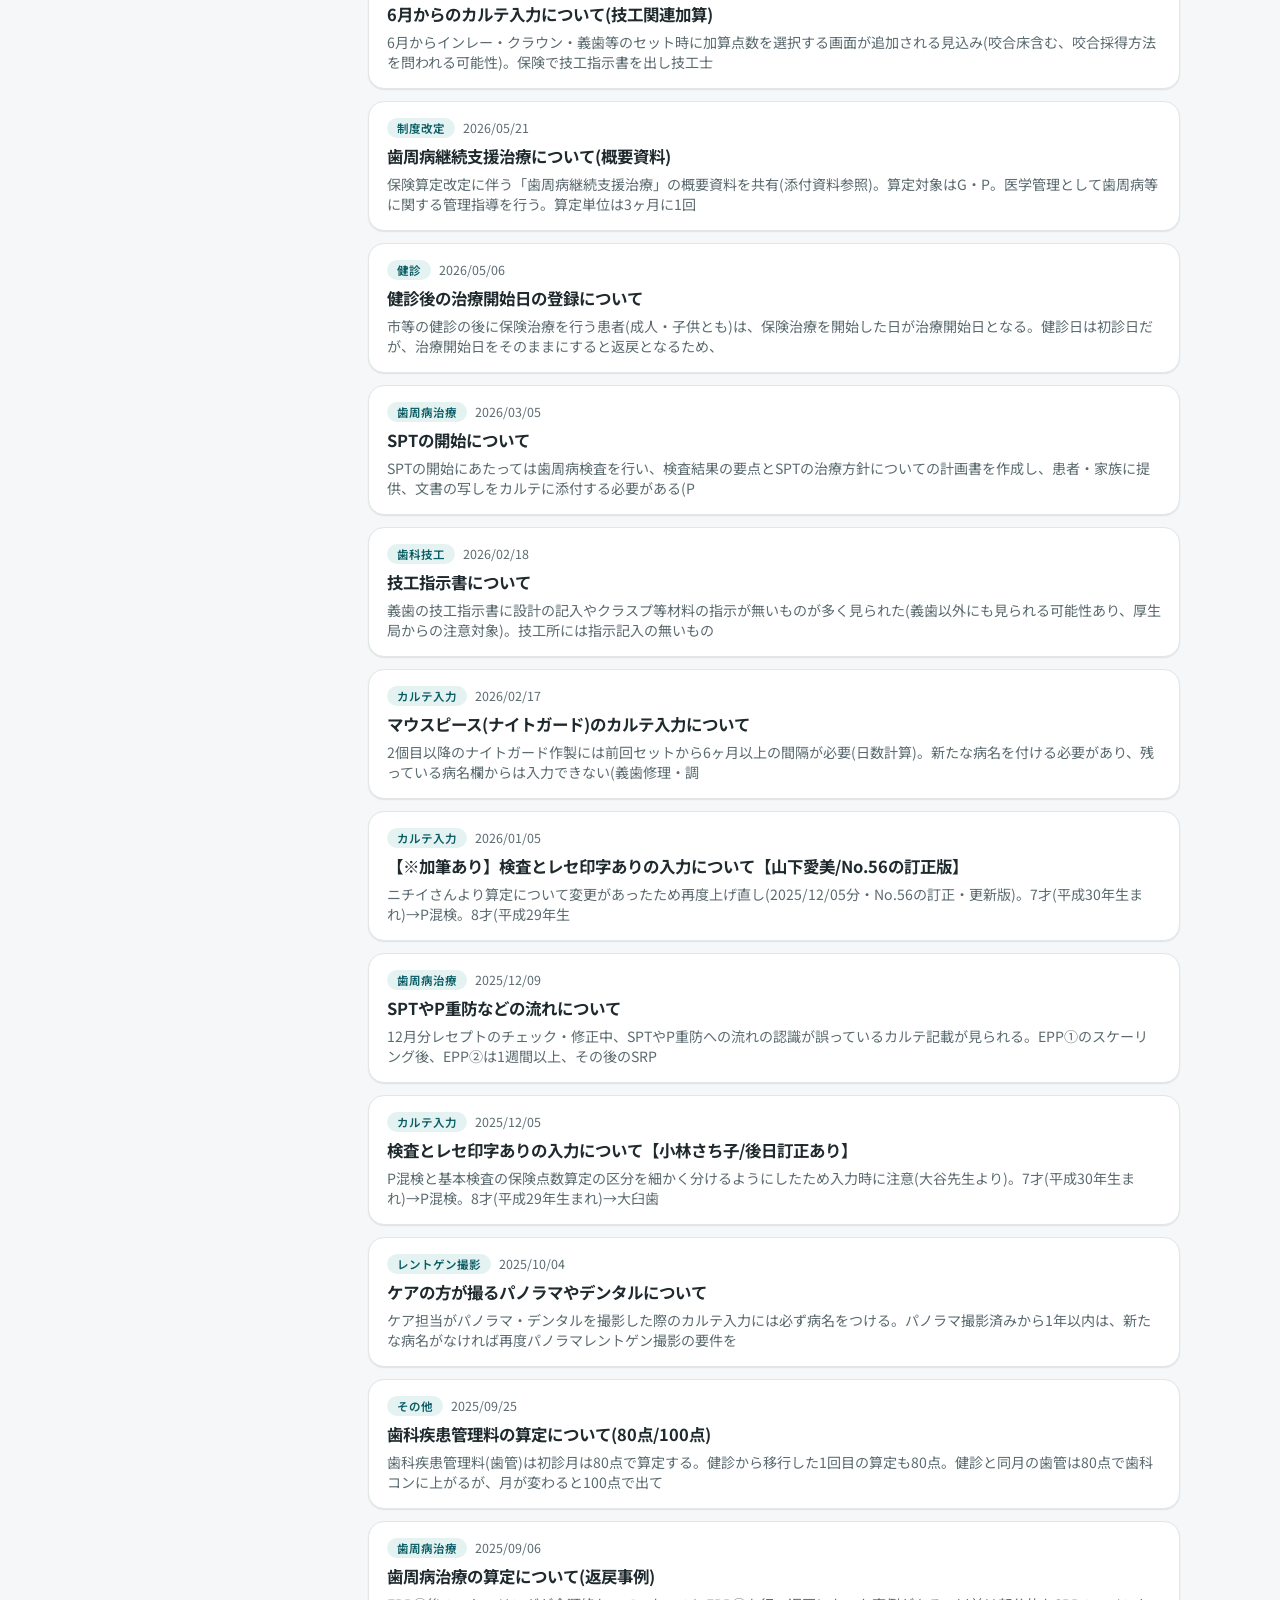
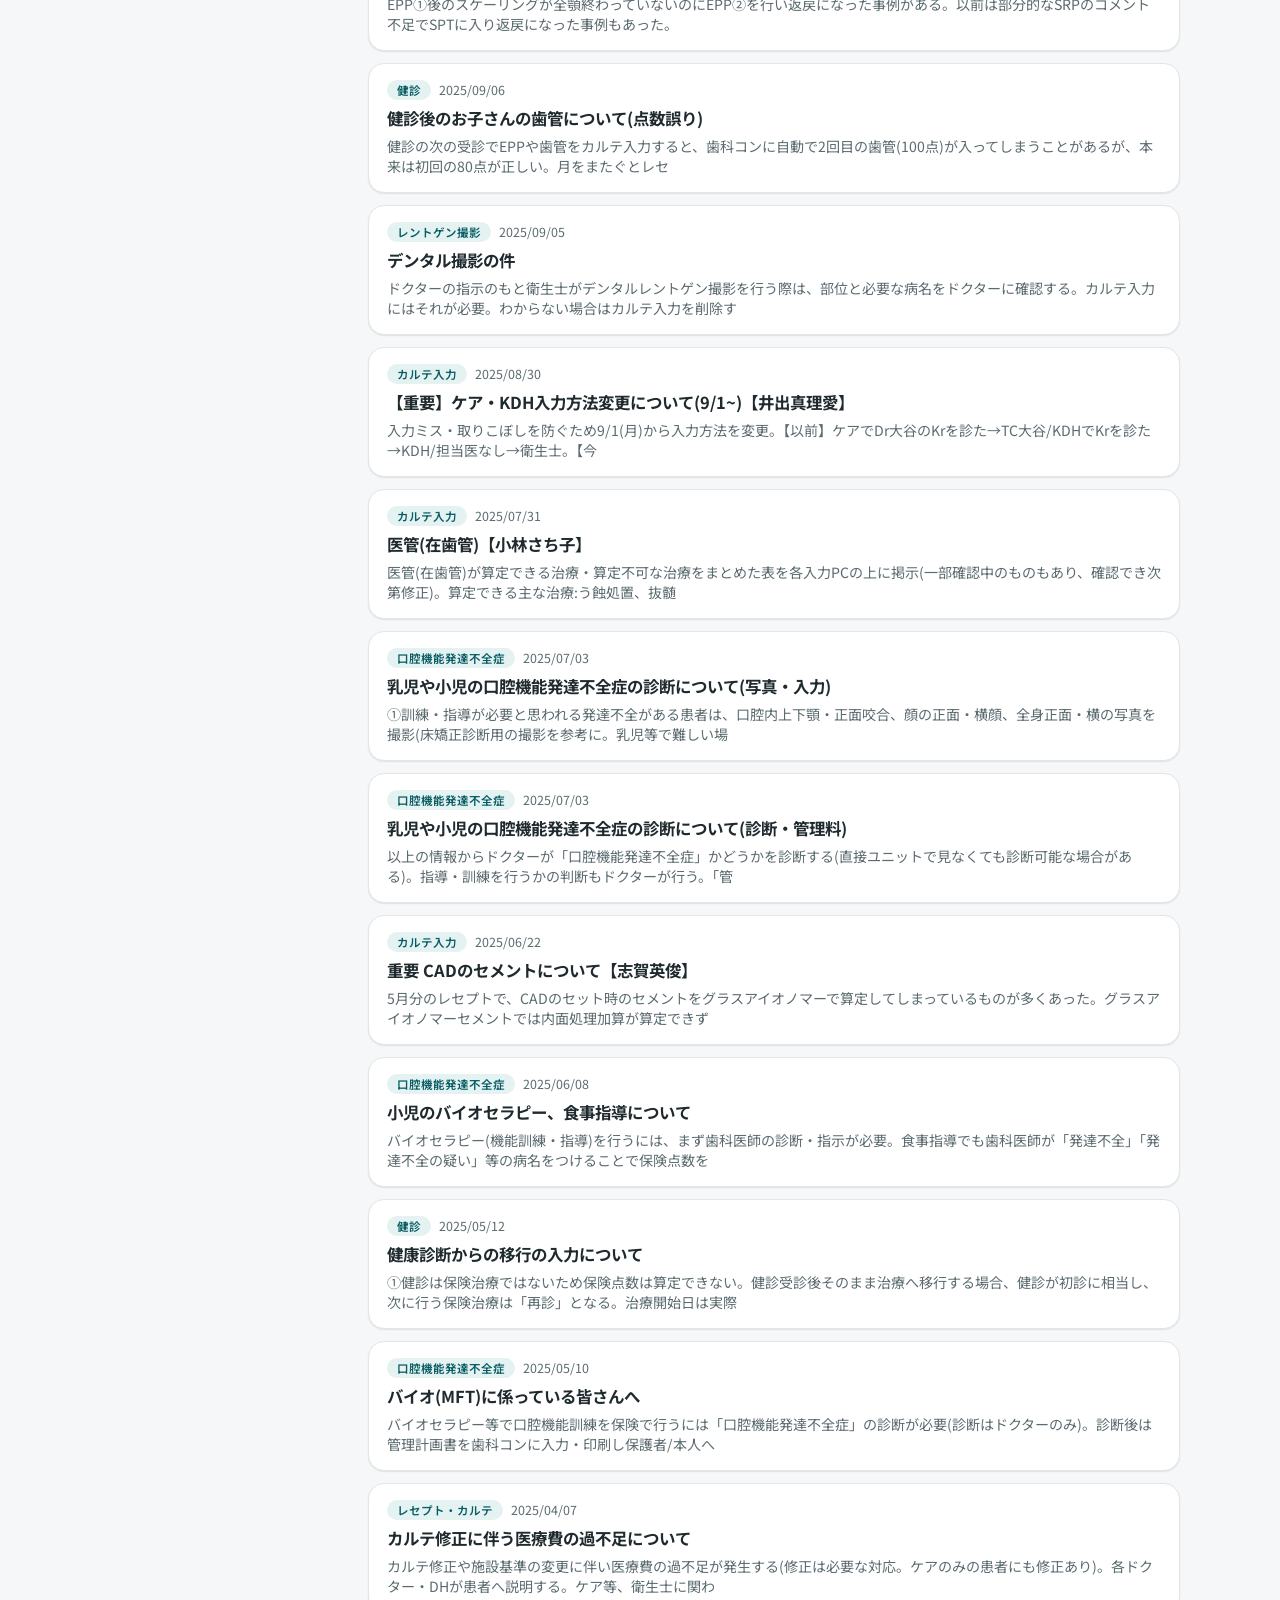
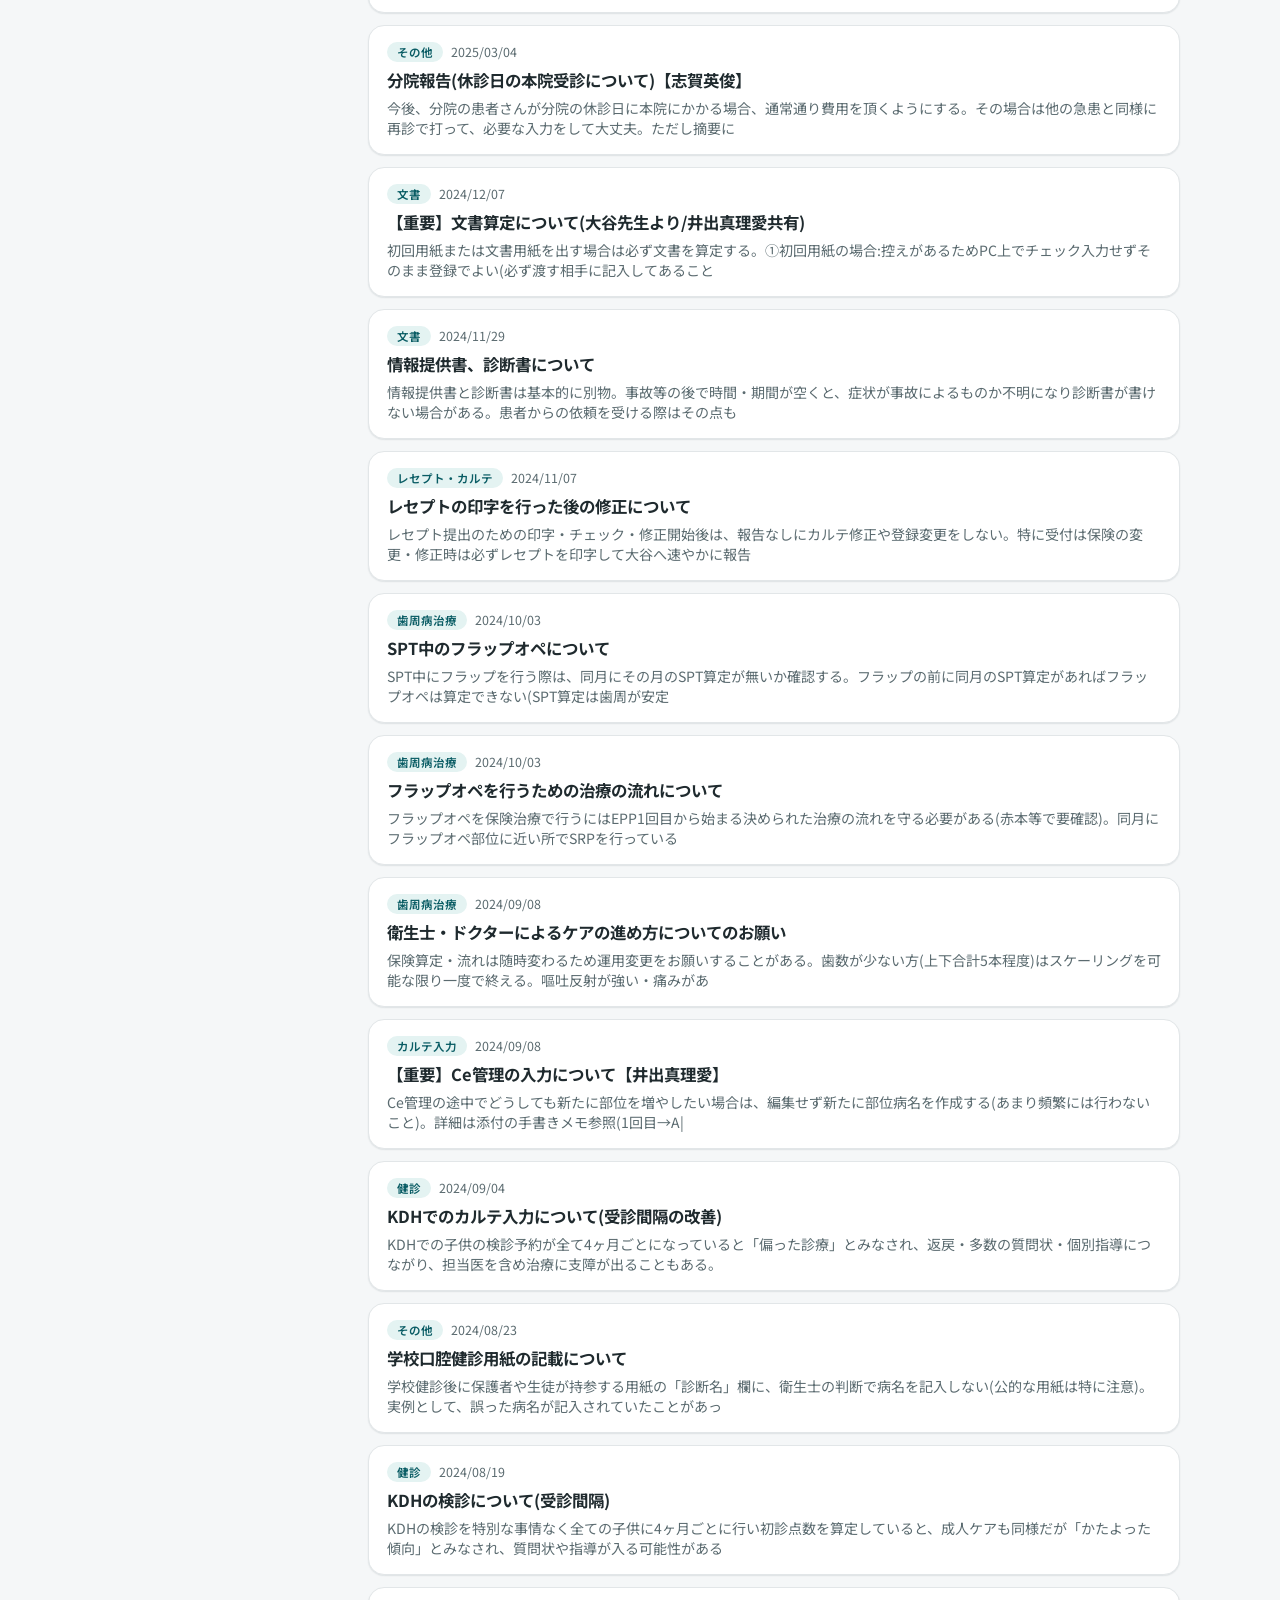
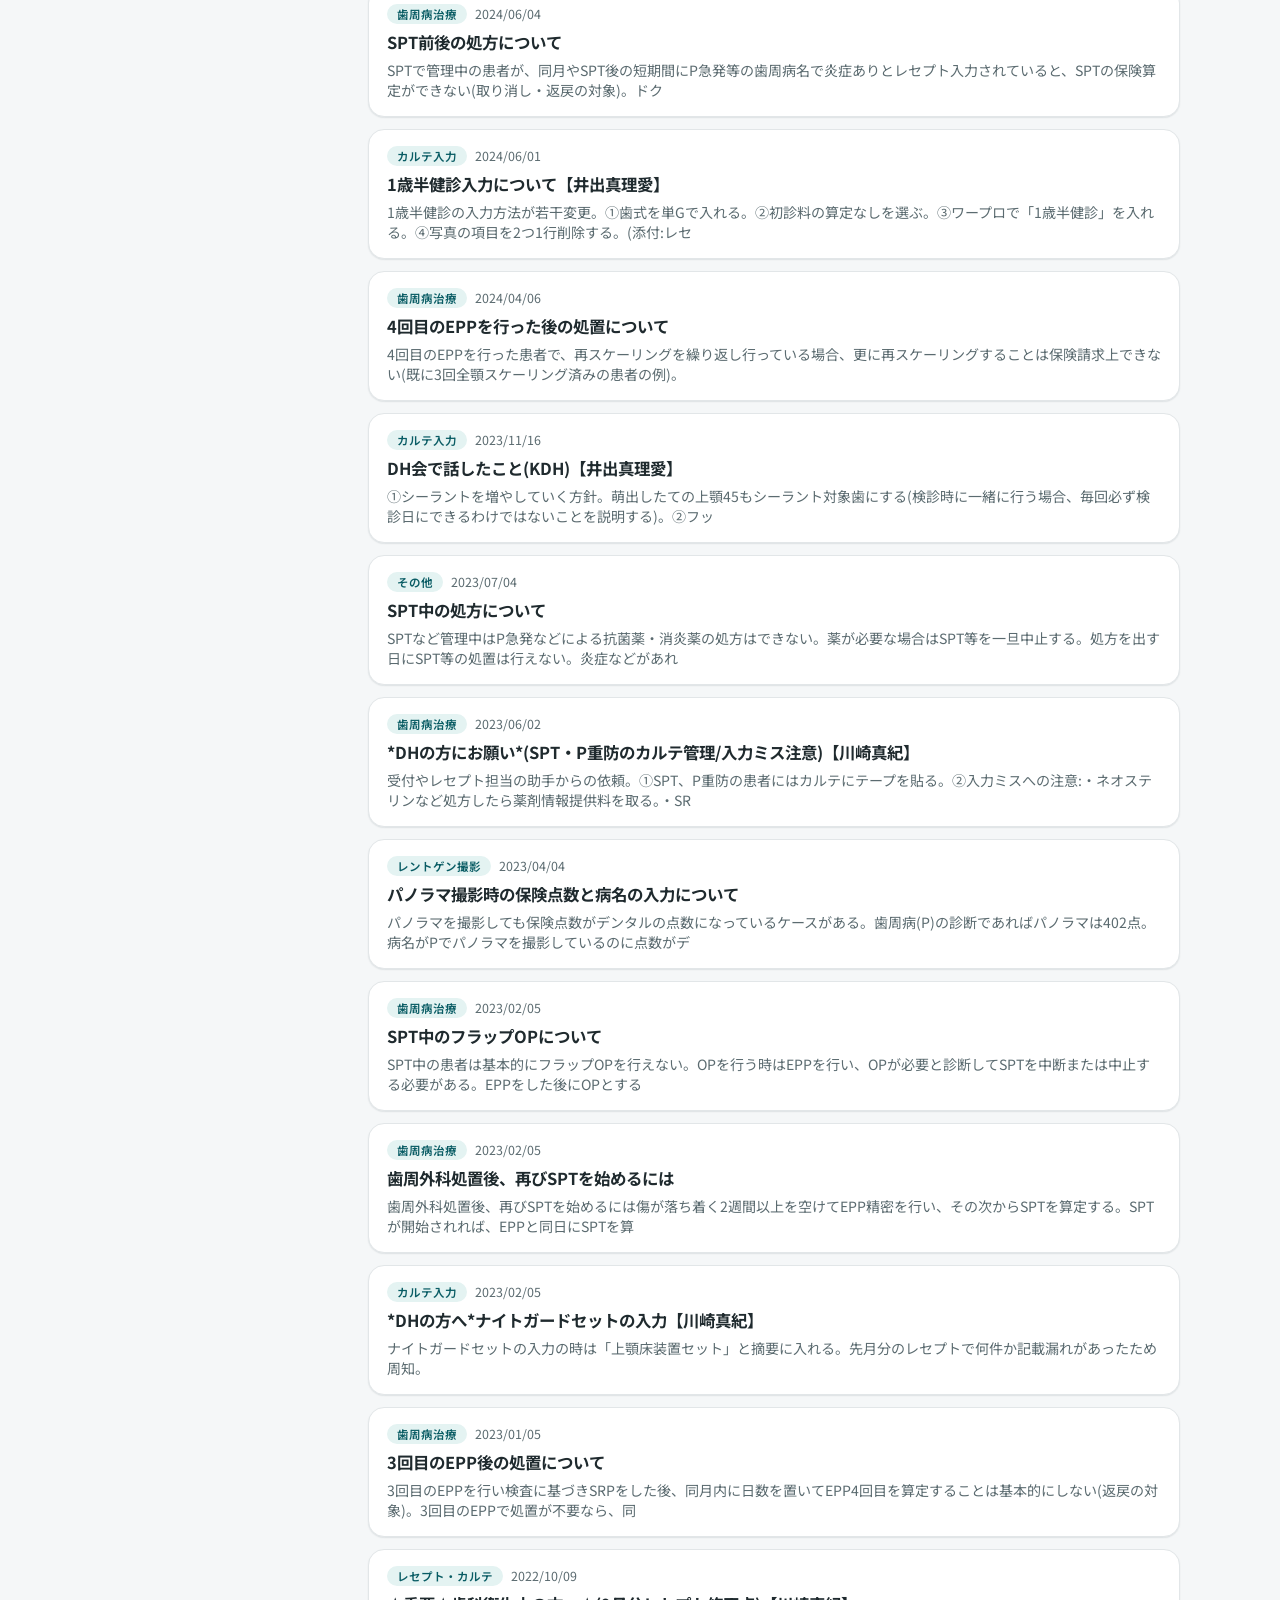
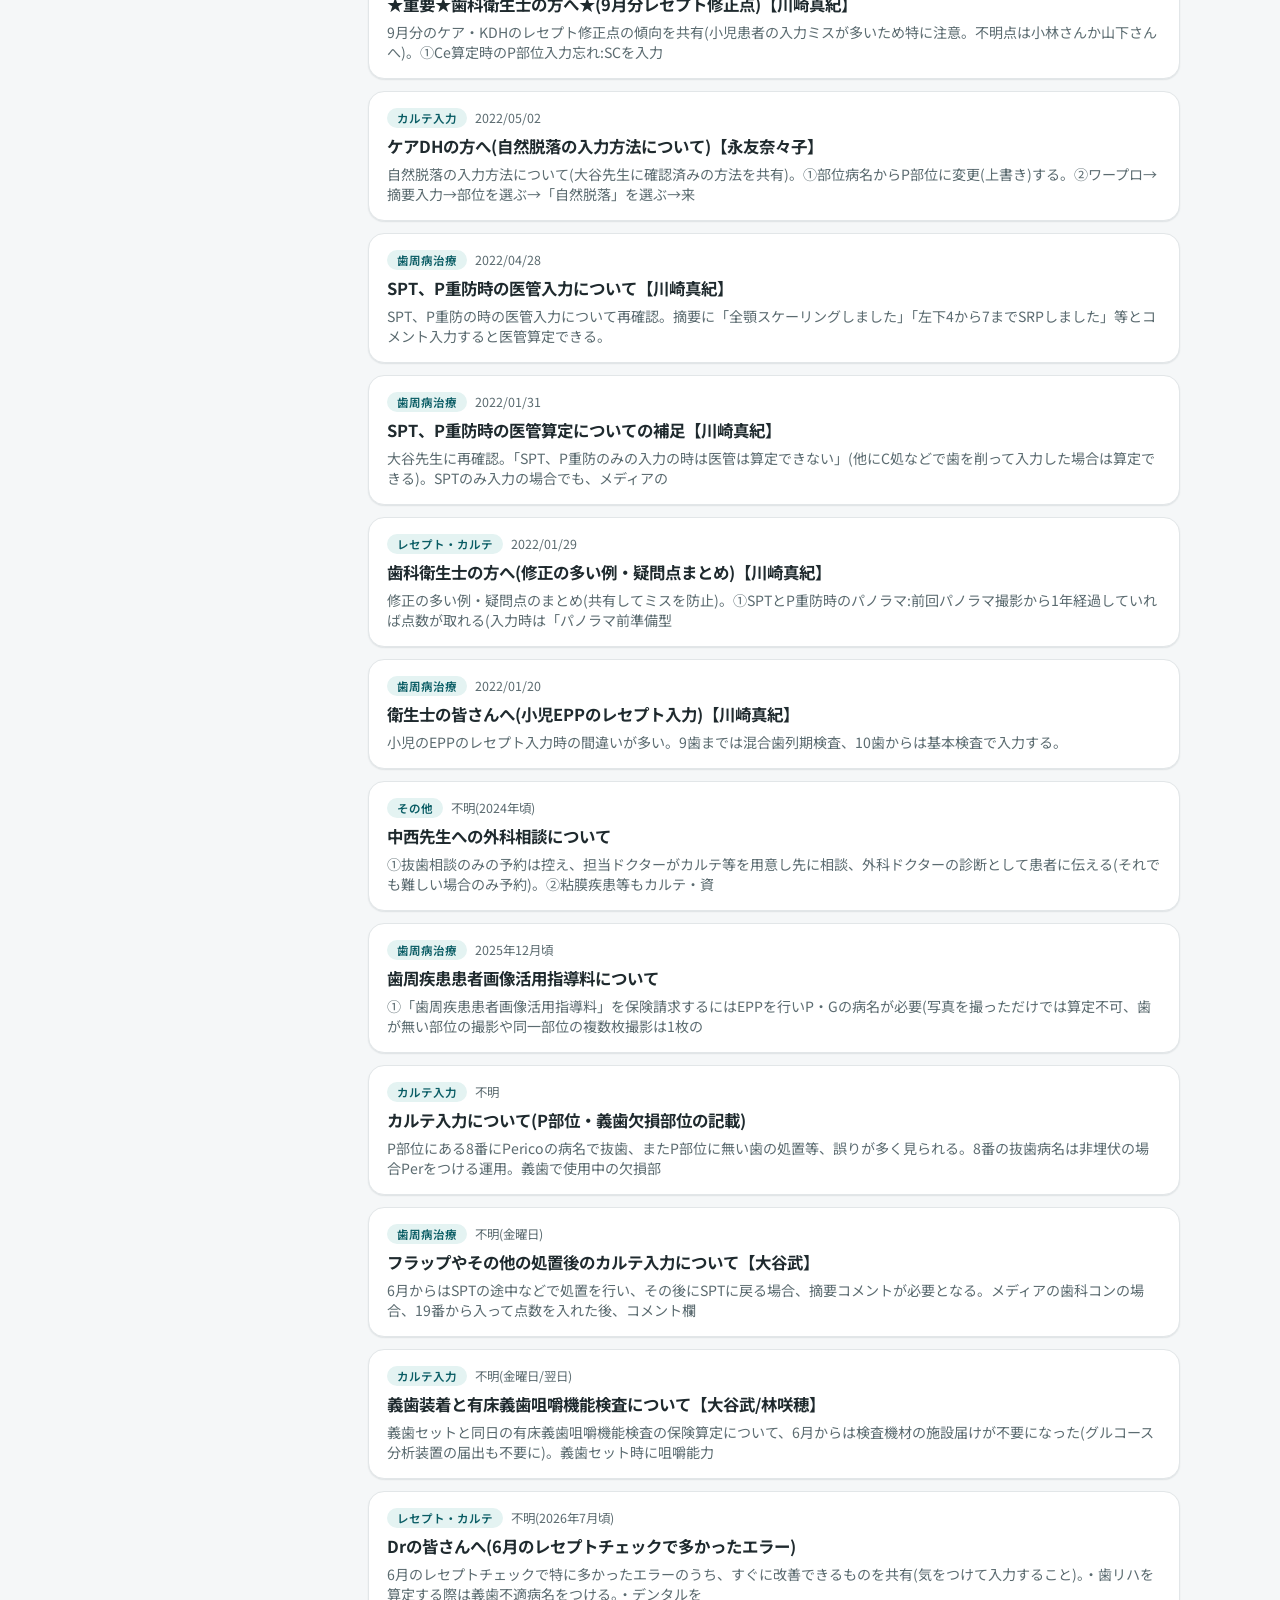
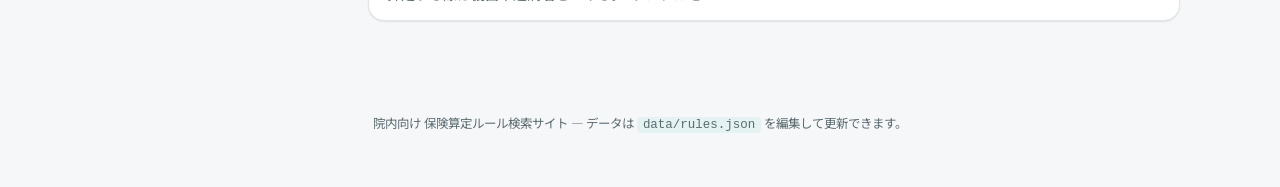
==== commit fc075b75: "たんぽぽロゴを実際の画像に差し替え - 共有された実物のロゴ画像(JPEG)を背景透過PNGに変換してassets/logo-tanpopo.pngとして追加 - 再現SVGを削除し、ヘッダー/fav" ====
--- a/index.html
+++ b/index.html
@@ -5,7 +5,7 @@
 <meta name="viewport" content="width=device-width, initial-scale=1">
 <title>保険算定ルールノート</title>
 <meta name="description" content="保険算定で間違えやすいルールをキーワード検索でまとめて読めるナレッジサイト">
-<link rel="icon" type="image/svg+xml" href="assets/logo-tanpopo.svg">
+<link rel="icon" type="image/png" href="assets/logo-tanpopo.png">
 <link rel="preconnect" href="https://fonts.googleapis.com">
 <link rel="preconnect" href="https://fonts.gstatic.com" crossorigin>
 <link href="https://fonts.googleapis.com/css2?family=Noto+Sans+JP:wght@400;500;600;700&display=swap" rel="stylesheet">
@@ -16,7 +16,7 @@
 <header class="site-header">
   <div class="header-inner">
     <a class="brand" href="#/">
-      <img class="brand-mark" src="assets/logo-tanpopo.svg" alt="" aria-hidden="true">
+      <img class="brand-mark" src="assets/logo-tanpopo.png" alt="" aria-hidden="true">
       <span class="brand-text">
         <span class="brand-title">保険算定ルールノート</span>
         <span class="brand-sub">間違えやすい保険算定ルールの検索メモ</span>
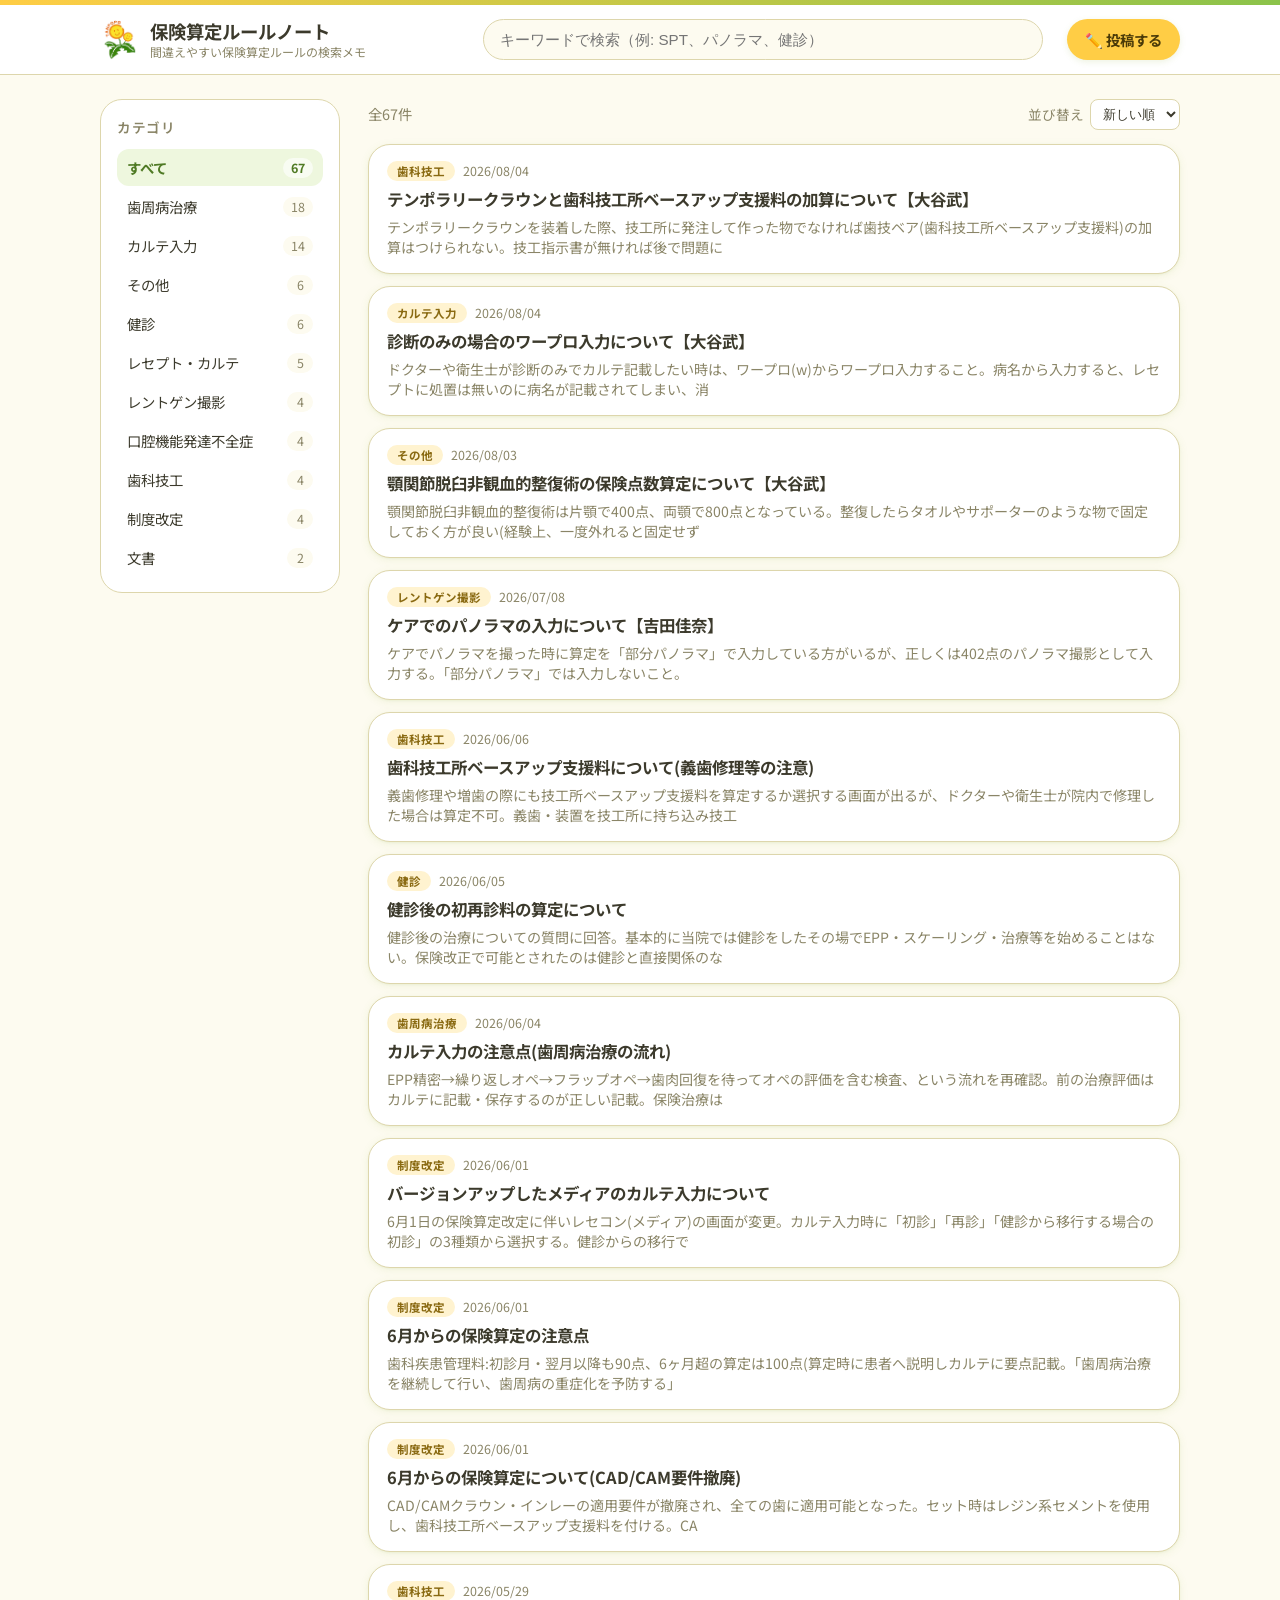
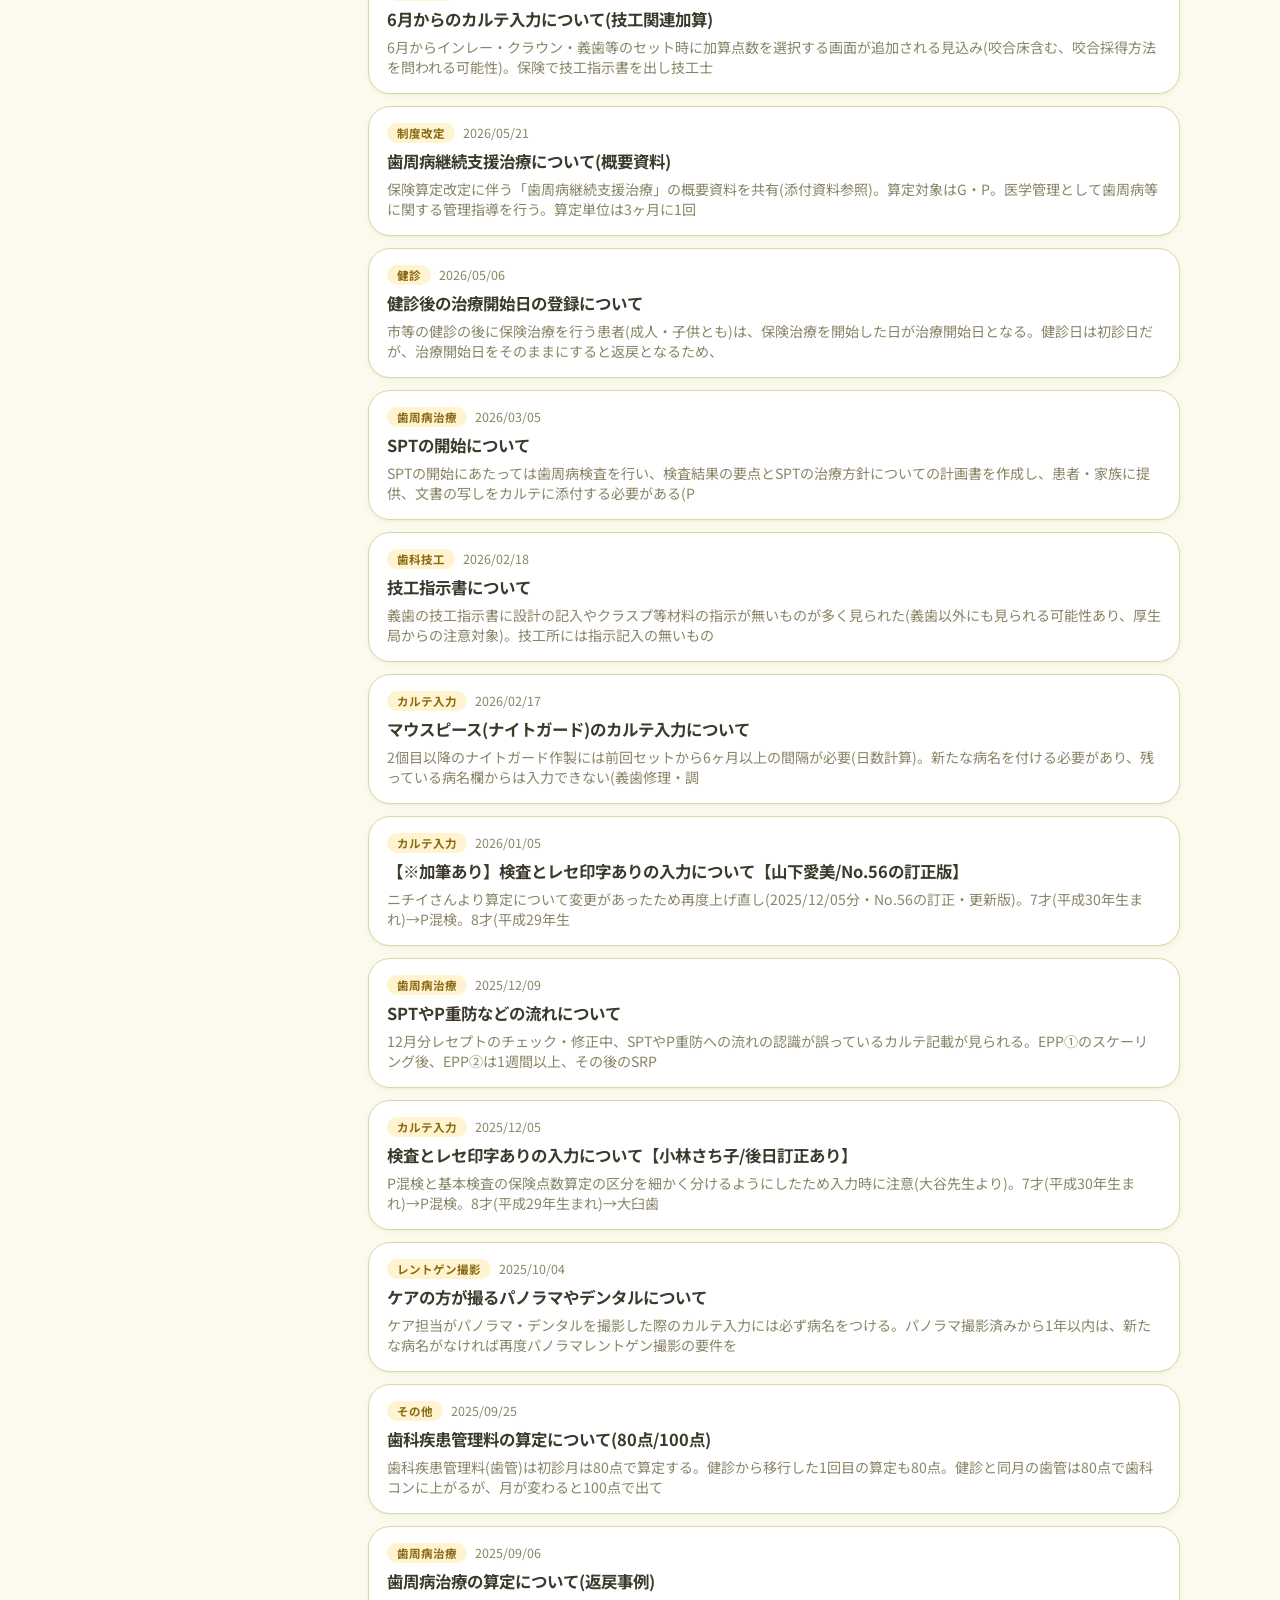
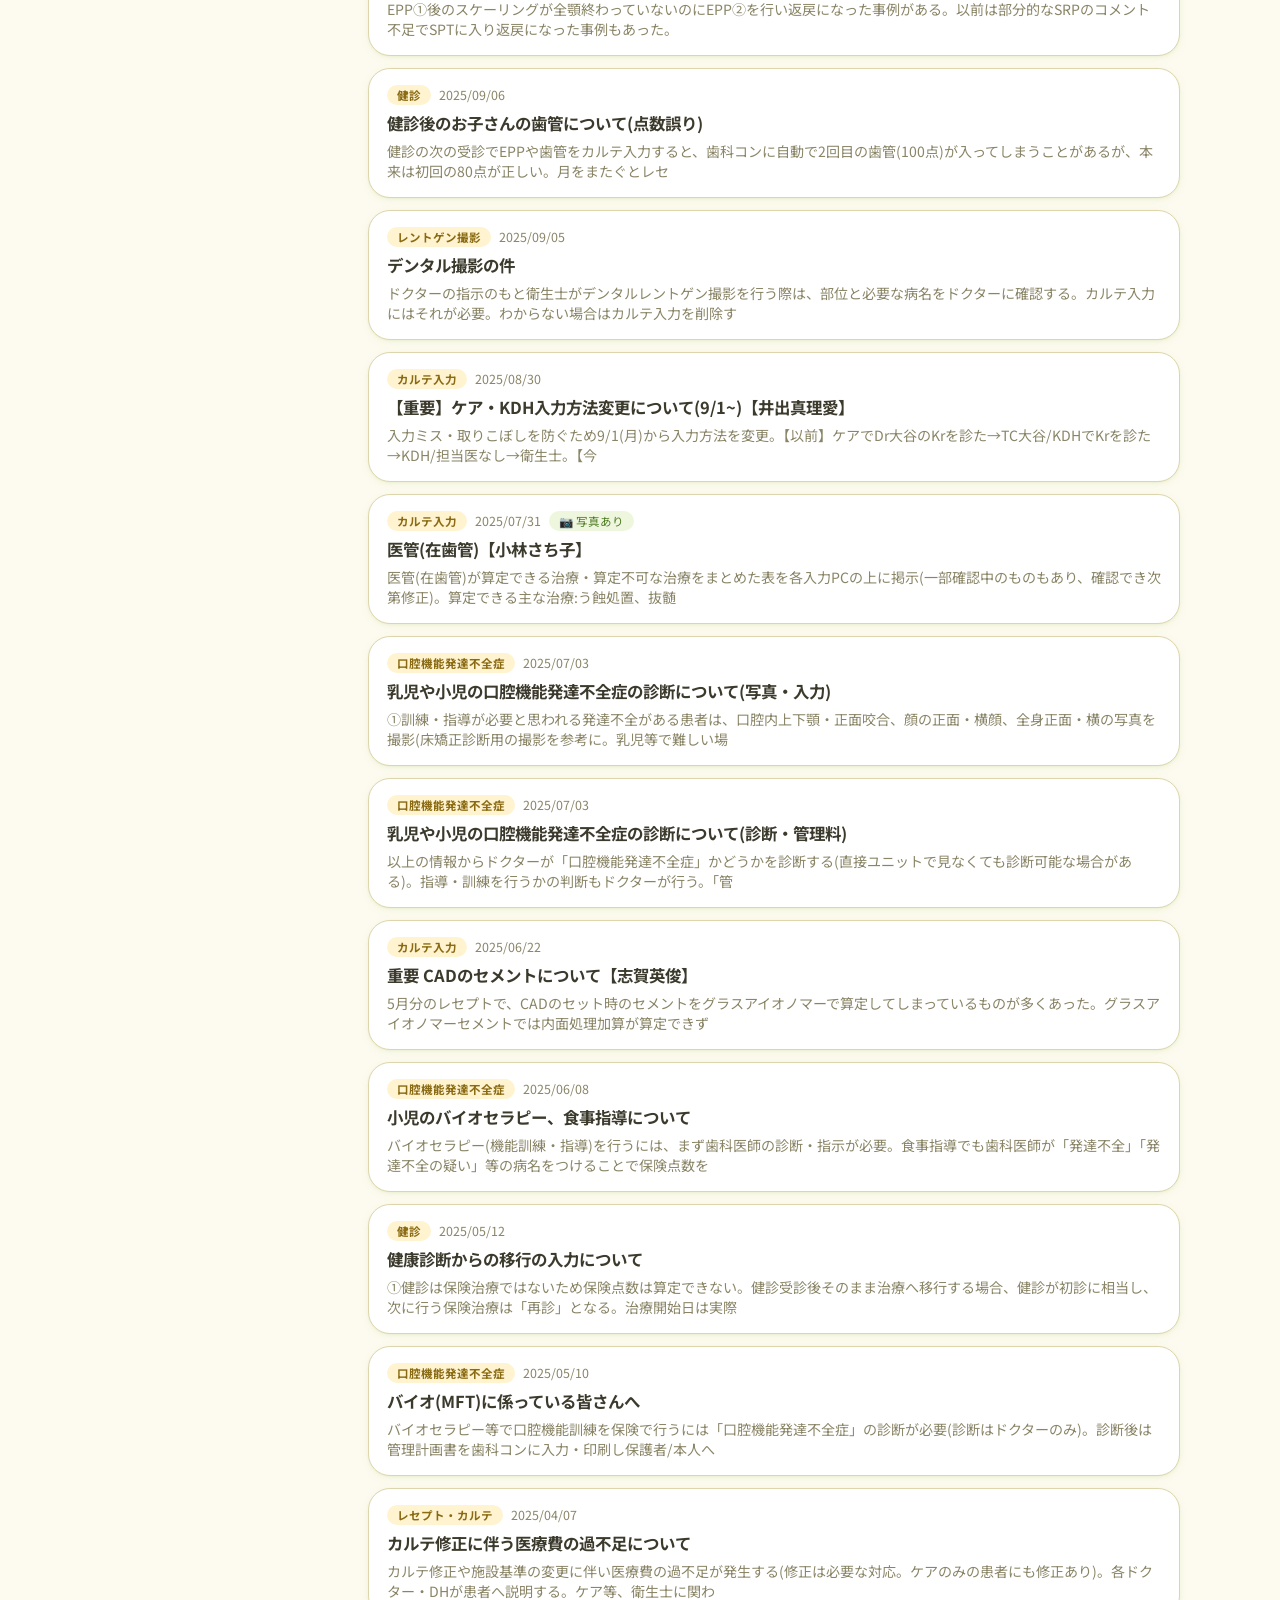
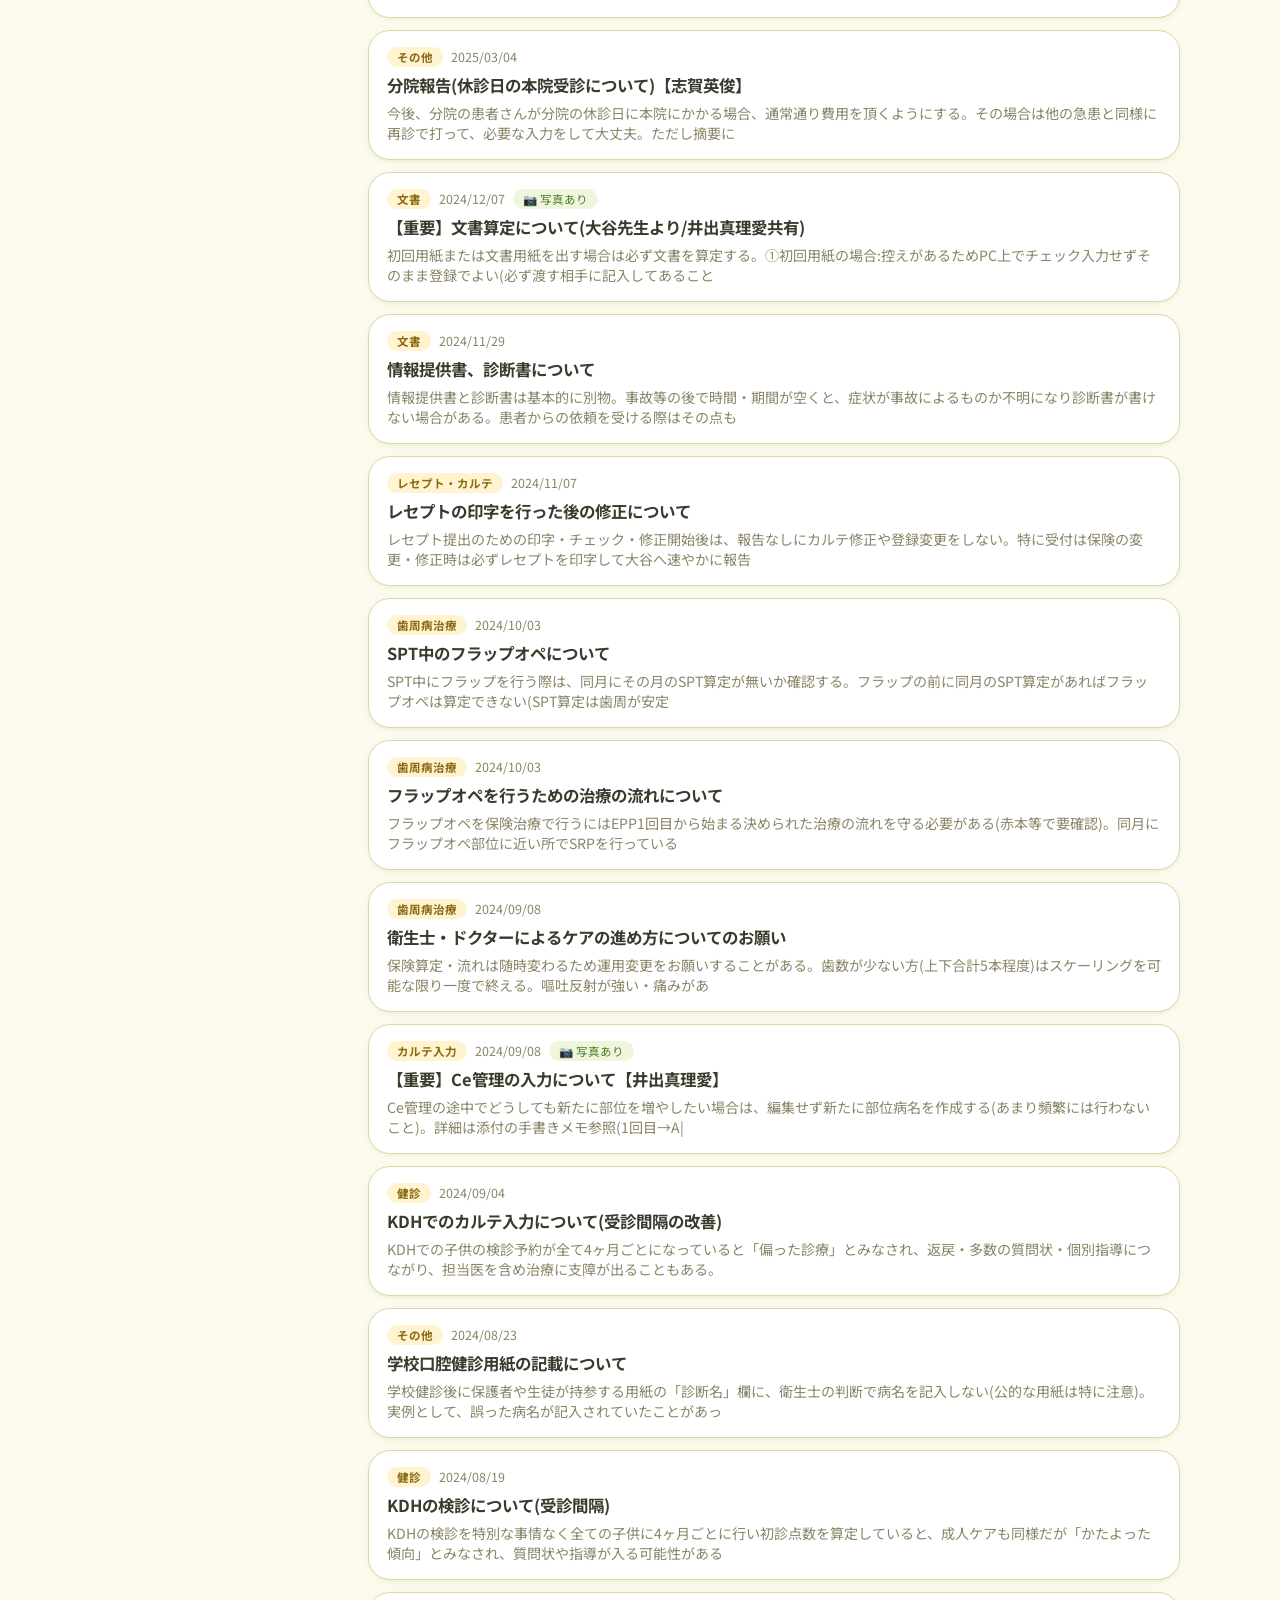
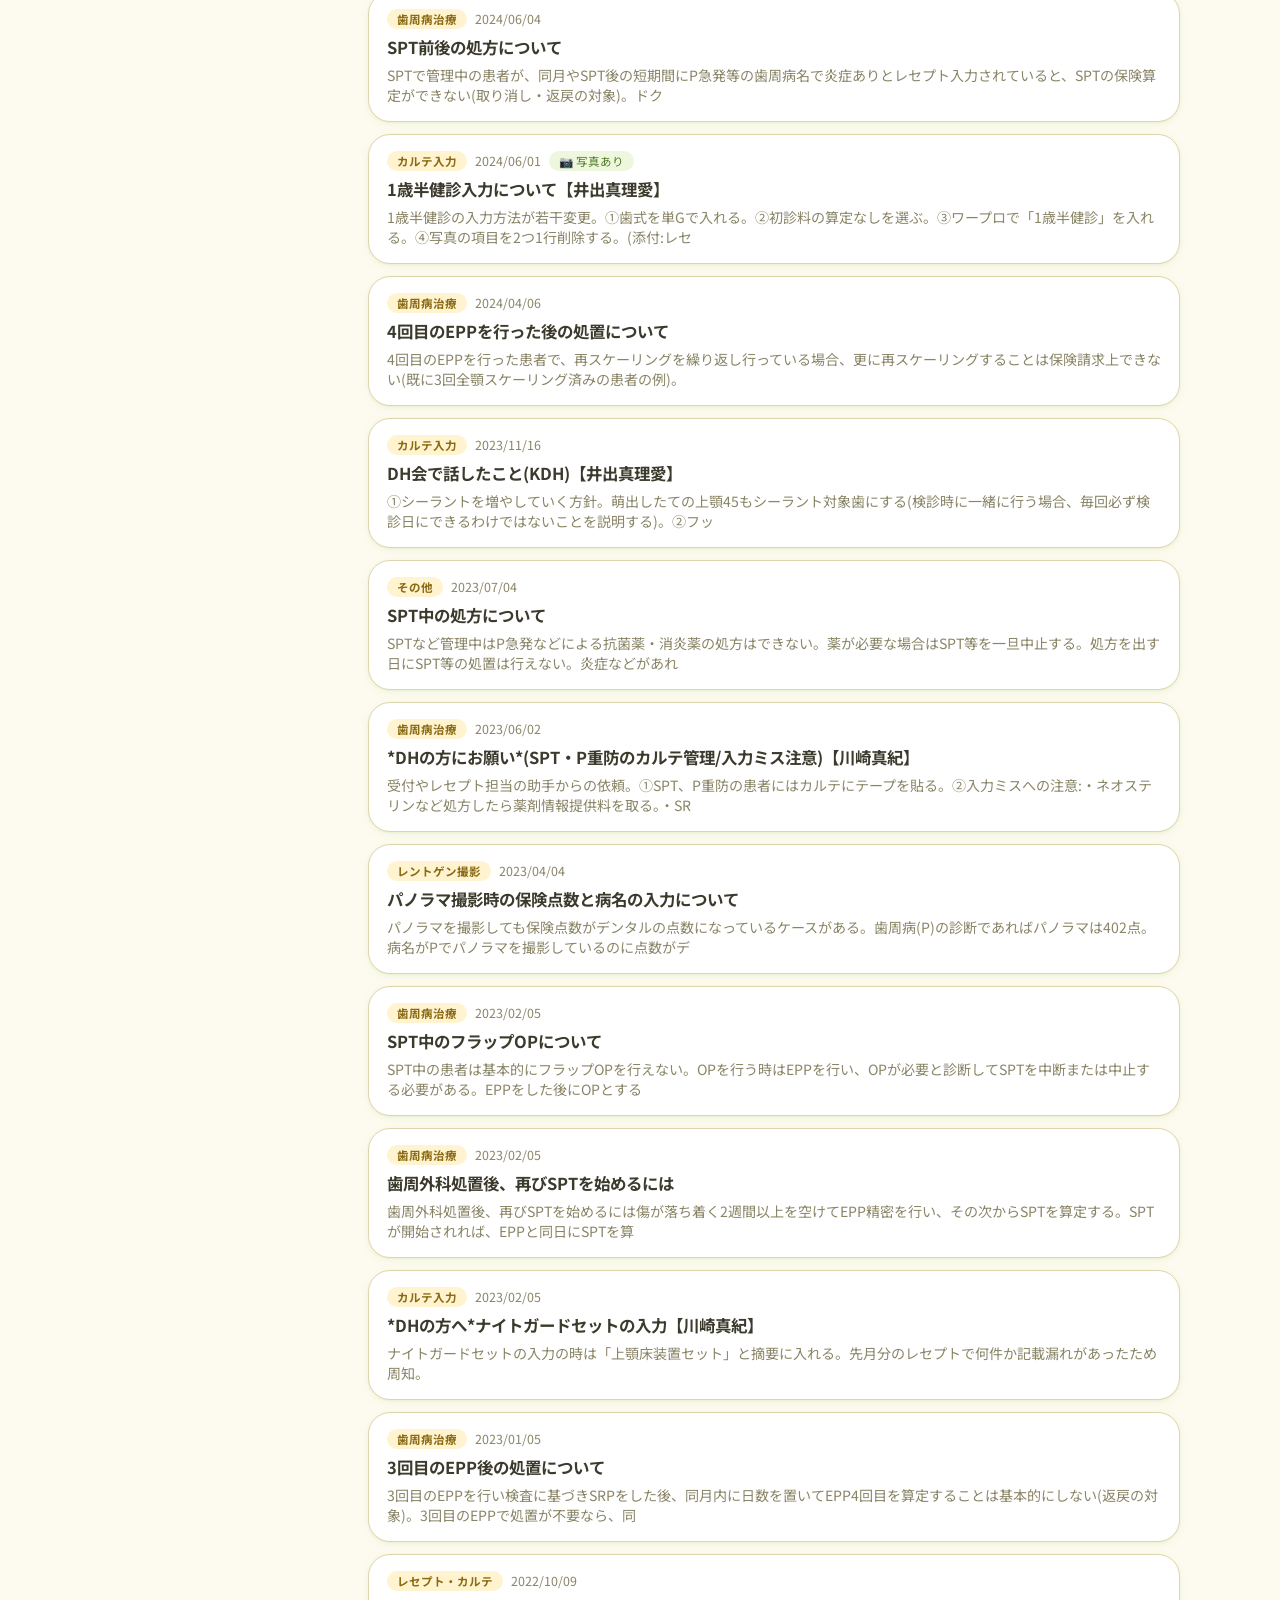
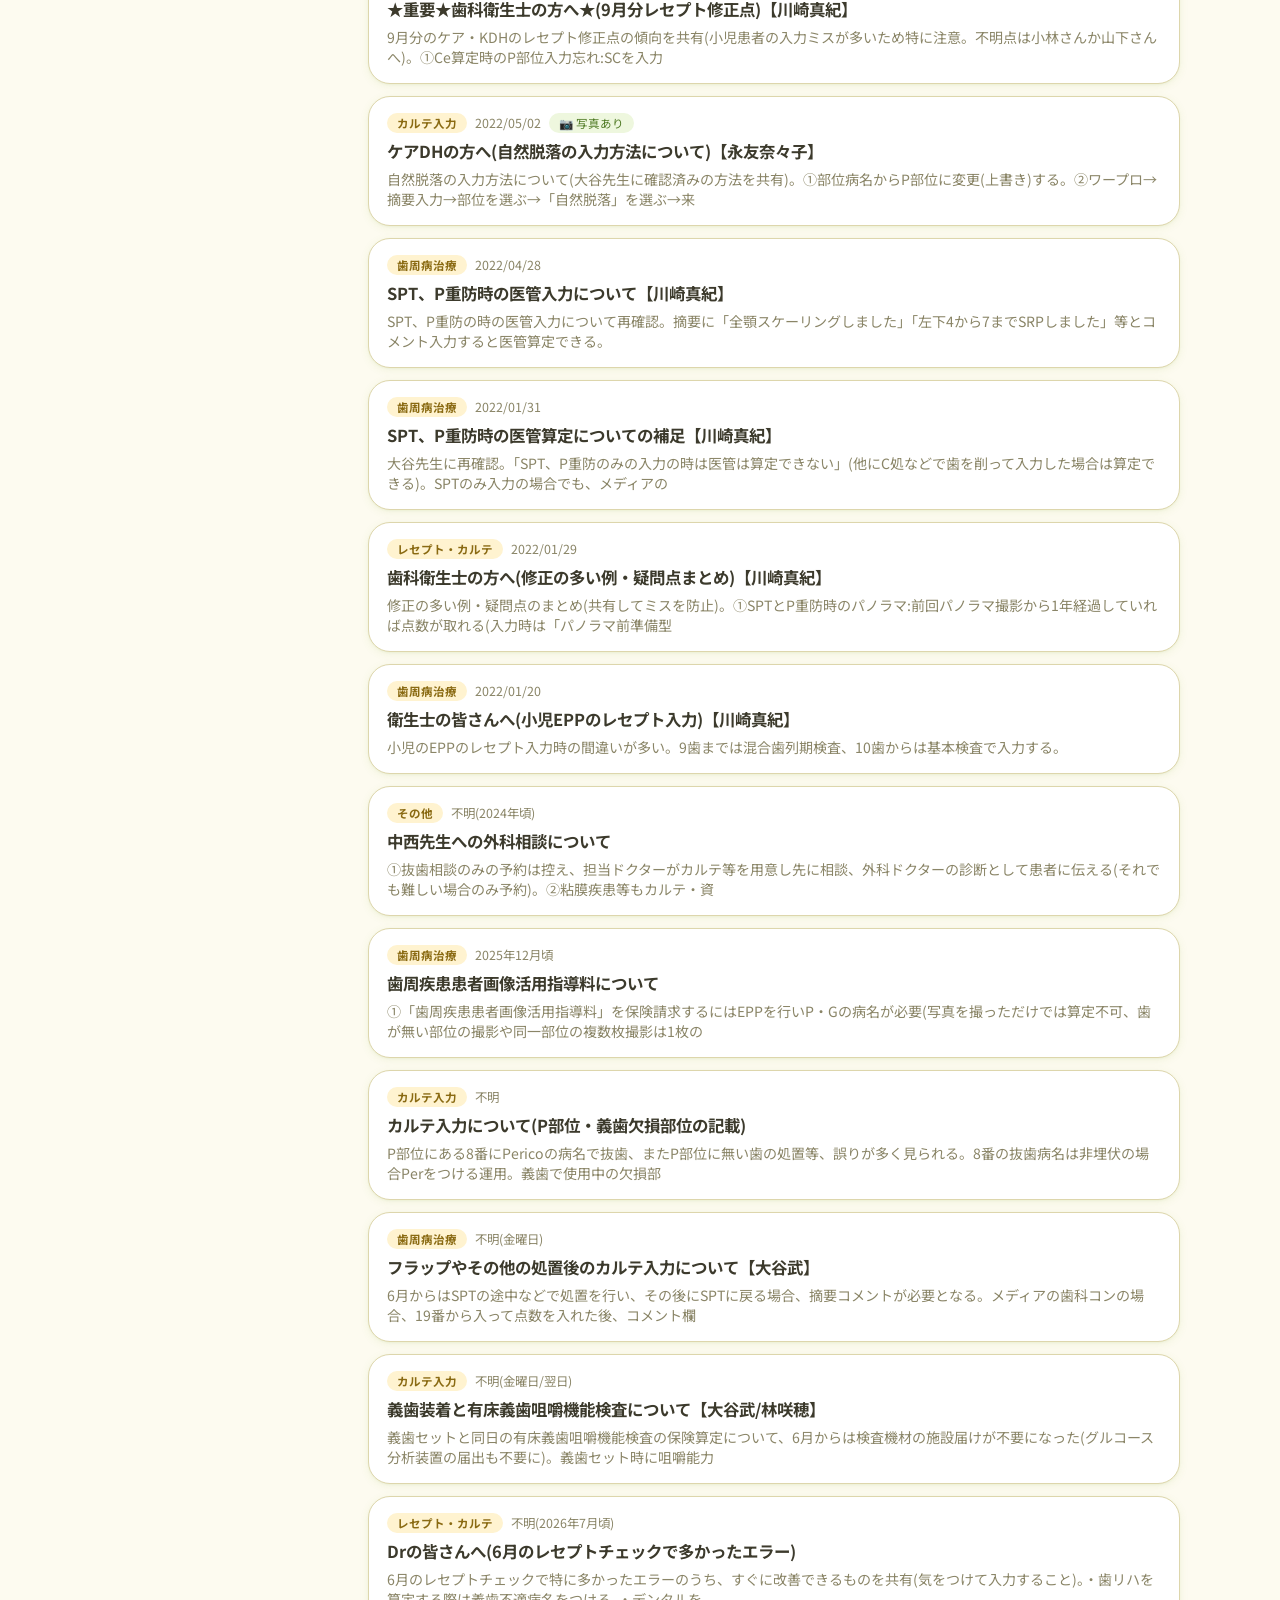
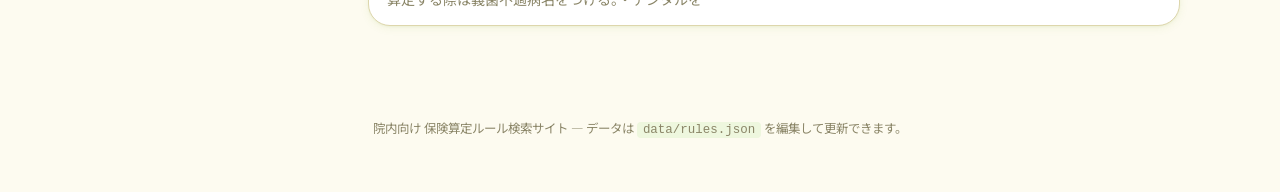
==== commit 7ff0e236: "投稿フォームへのリンクをパスワード付きで追加 - ヘッダーに「投稿する」ボタンを追加 - クリックするとパスワード入力モーダルが開き、正しいパスワードで   Googleフォームを新しいタブで開く(S" ====
--- a/index.html
+++ b/index.html
@@ -28,6 +28,7 @@
              placeholder="キーワードで検索（例: SPT、パノラマ、健診）">
       <button id="search-clear" type="button" aria-label="検索をクリア">&times;</button>
     </div>
+    <button id="post-open-btn" type="button" class="post-open-btn">✏️ 投稿する</button>
   </div>
 </header>
 
@@ -65,6 +66,20 @@
   </div>
 </div>
 
+<div id="post-overlay" class="detail-overlay" hidden>
+  <div class="detail-panel post-panel" role="dialog" aria-modal="true" aria-labelledby="post-title">
+    <button id="post-close" class="detail-close" type="button" aria-label="閉じる">&times;</button>
+    <h2 id="post-title" class="post-title">投稿フォームを開く</h2>
+    <p class="post-desc">院内共通のパスワードを入力してください。</p>
+    <form id="post-form" class="post-form" autocomplete="off">
+      <label class="sr-only" for="post-password">パスワード</label>
+      <input id="post-password" type="password" placeholder="パスワード" autocomplete="off">
+      <button type="submit">開く</button>
+    </form>
+    <p id="post-error" class="post-error" hidden>パスワードが違います。</p>
+  </div>
+</div>
+
 <footer class="site-footer">
   <p>院内向け 保険算定ルール検索サイト &mdash; データは <code>data/rules.json</code> を編集して更新できます。</p>
 </footer>
--- a/assets/style.css
+++ b/assets/style.css
@@ -1,30 +1,36 @@
 :root {
-  --color-bg: #f5f7f8;
+  --color-bg: #fdfbf0;
   --color-surface: #ffffff;
-  --color-border: #e2e6e8;
-  --color-text: #1f2a2e;
-  --color-text-muted: #5b6b70;
-  --color-accent: #0e7c86;
-  --color-accent-dark: #095c64;
-  --color-accent-soft: #e4f3f2;
-  --color-mark: #ffe58a;
-  --shadow-card: 0 1px 2px rgba(15, 40, 45, 0.06), 0 1px 1px rgba(15, 40, 45, 0.04);
-  --shadow-panel: 0 20px 50px rgba(10, 30, 35, 0.25);
-  --radius-md: 10px;
-  --radius-lg: 16px;
+  --color-border: #ddd6ac;
+  --color-text: #3c3a2c;
+  --color-text-muted: #8a8567;
+  --color-accent: #8bc34a;
+  --color-accent-dark: #4f7a24;
+  --color-accent-soft: #eef7de;
+  --color-yellow: #ffcd45;
+  --color-yellow-dark: #8a6a12;
+  --color-yellow-soft: #fff3d0;
+  --color-mark: #ffe17a;
+  --shadow-card: 0 2px 8px rgba(139, 175, 60, 0.1), 0 1px 2px rgba(139, 175, 60, 0.08);
+  --shadow-panel: 0 20px 50px rgba(60, 70, 20, 0.22);
+  --radius-md: 12px;
+  --radius-lg: 22px;
   font-size: 16px;
 }
 
 @media (prefers-color-scheme: dark) {
   :root {
-    --color-bg: #10161a;
-    --color-surface: #161f24;
-    --color-border: #263239;
-    --color-text: #e7eef0;
-    --color-text-muted: #9fb1b6;
-    --color-accent: #34b9ac;
-    --color-accent-dark: #56cfc2;
-    --color-accent-soft: #17302f;
+    --color-bg: #14170f;
+    --color-surface: #1c2016;
+    --color-border: #2c331f;
+    --color-text: #edf0e2;
+    --color-text-muted: #a3ab8c;
+    --color-accent: #9ccc65;
+    --color-accent-dark: #b7dd8c;
+    --color-accent-soft: #263420;
+    --color-yellow: #ffd766;
+    --color-yellow-dark: #ffe9ad;
+    --color-yellow-soft: #3a3013;
     --color-mark: #6a5a1f;
     --shadow-card: 0 1px 2px rgba(0, 0, 0, 0.4);
     --shadow-panel: 0 20px 50px rgba(0, 0, 0, 0.6);
@@ -65,6 +71,13 @@
   border-bottom: 1px solid var(--color-border);
 }
 
+.site-header::before {
+  content: "";
+  display: block;
+  height: 5px;
+  background: linear-gradient(90deg, var(--color-yellow), var(--color-accent));
+}
+
 .header-inner {
   max-width: 1120px;
   margin: 0 auto;
@@ -126,7 +139,7 @@
 }
 
 #search-input:focus {
-  outline: 2px solid var(--color-accent);
+  outline: 2px solid var(--color-accent-dark);
   outline-offset: 1px;
 }
 
@@ -154,6 +167,22 @@
   color: var(--color-accent-dark);
 }
 
+.post-open-btn {
+  flex-shrink: 0;
+  border: none;
+  border-radius: 999px;
+  padding: 10px 18px;
+  font-size: 0.9rem;
+  font-weight: 700;
+  color: #4a3a08;
+  background: var(--color-yellow);
+  box-shadow: 0 2px 6px rgba(139, 175, 60, 0.15);
+}
+
+.post-open-btn:hover {
+  filter: brightness(1.05);
+}
+
 /* ---------- Layout ---------- */
 
 .layout {
@@ -226,9 +255,9 @@
 }
 
 .category-list button.active {
-  background: var(--color-accent);
-  color: #fff;
-  font-weight: 600;
+  background: var(--color-accent-soft);
+  color: var(--color-accent-dark);
+  font-weight: 700;
 }
 
 .category-list .count {
@@ -242,8 +271,8 @@
 }
 
 .category-list button.active .count {
-  background: rgba(255, 255, 255, 0.25);
-  color: #fff;
+  background: rgba(255, 255, 255, 0.6);
+  color: var(--color-accent-dark);
 }
 
 /* ---------- Content ---------- */
@@ -294,6 +323,12 @@
   border-radius: var(--radius-lg);
   box-shadow: var(--shadow-card);
   overflow: hidden;
+  transition: border-color 0.15s ease, box-shadow 0.15s ease;
+}
+
+.rule-card:hover {
+  border-color: var(--color-accent-dark);
+  box-shadow: 0 2px 10px rgba(79, 122, 36, 0.18);
 }
 
 .rule-card-btn {
@@ -321,9 +356,9 @@
 
 .rule-badge {
   font-size: 0.72rem;
-  font-weight: 600;
-  color: var(--color-accent-dark);
-  background: var(--color-accent-soft);
+  font-weight: 700;
+  color: var(--color-yellow-dark);
+  background: var(--color-yellow-soft);
   border-radius: 999px;
   padding: 2px 10px;
 }
@@ -331,6 +366,14 @@
 .rule-date {
   font-size: 0.78rem;
   color: var(--color-text-muted);
+}
+
+.rule-photo-badge {
+  font-size: 0.72rem;
+  color: var(--color-accent-dark);
+  background: var(--color-accent-soft);
+  border-radius: 999px;
+  padding: 2px 10px;
 }
 
 .rule-title {
@@ -433,6 +476,33 @@
   margin: 0 0 0.6em;
 }
 
+.rule-images {
+  margin-top: 18px;
+  display: grid;
+  grid-template-columns: repeat(auto-fill, minmax(120px, 1fr));
+  gap: 10px;
+}
+
+.rule-images a {
+  display: block;
+  border-radius: var(--radius-md);
+  overflow: hidden;
+  border: 1px solid var(--color-border);
+}
+
+.rule-images img {
+  display: block;
+  width: 100%;
+  height: 130px;
+  object-fit: cover;
+  background: var(--color-bg);
+  transition: transform 0.15s ease;
+}
+
+.rule-images a:hover img {
+  transform: scale(1.05);
+}
+
 .detail-actions {
   margin-top: 22px;
   display: flex;
@@ -454,6 +524,63 @@
   color: var(--color-accent-dark);
 }
 
+/* ---------- Post password overlay ---------- */
+
+.post-panel {
+  max-width: 380px;
+}
+
+.post-title {
+  margin: 0 0 6px;
+  font-size: 1.15rem;
+  color: var(--color-text);
+}
+
+.post-desc {
+  margin: 0 0 16px;
+  font-size: 0.9rem;
+  color: var(--color-text-muted);
+}
+
+.post-form {
+  display: flex;
+  gap: 8px;
+}
+
+#post-password {
+  flex: 1;
+  padding: 10px 14px;
+  border-radius: 999px;
+  border: 1px solid var(--color-border);
+  background: var(--color-bg);
+  color: var(--color-text);
+  font-size: 0.95rem;
+}
+
+#post-password:focus {
+  outline: 2px solid var(--color-accent-dark);
+  outline-offset: 1px;
+}
+
+.post-form button {
+  border: none;
+  border-radius: 999px;
+  padding: 10px 20px;
+  font-weight: 700;
+  color: #fff;
+  background: var(--color-accent-dark);
+}
+
+.post-form button:hover {
+  filter: brightness(1.1);
+}
+
+.post-error {
+  margin: 12px 0 0;
+  font-size: 0.85rem;
+  color: #b3261e;
+}
+
 /* ---------- Footer ---------- */
 
 .site-footer {
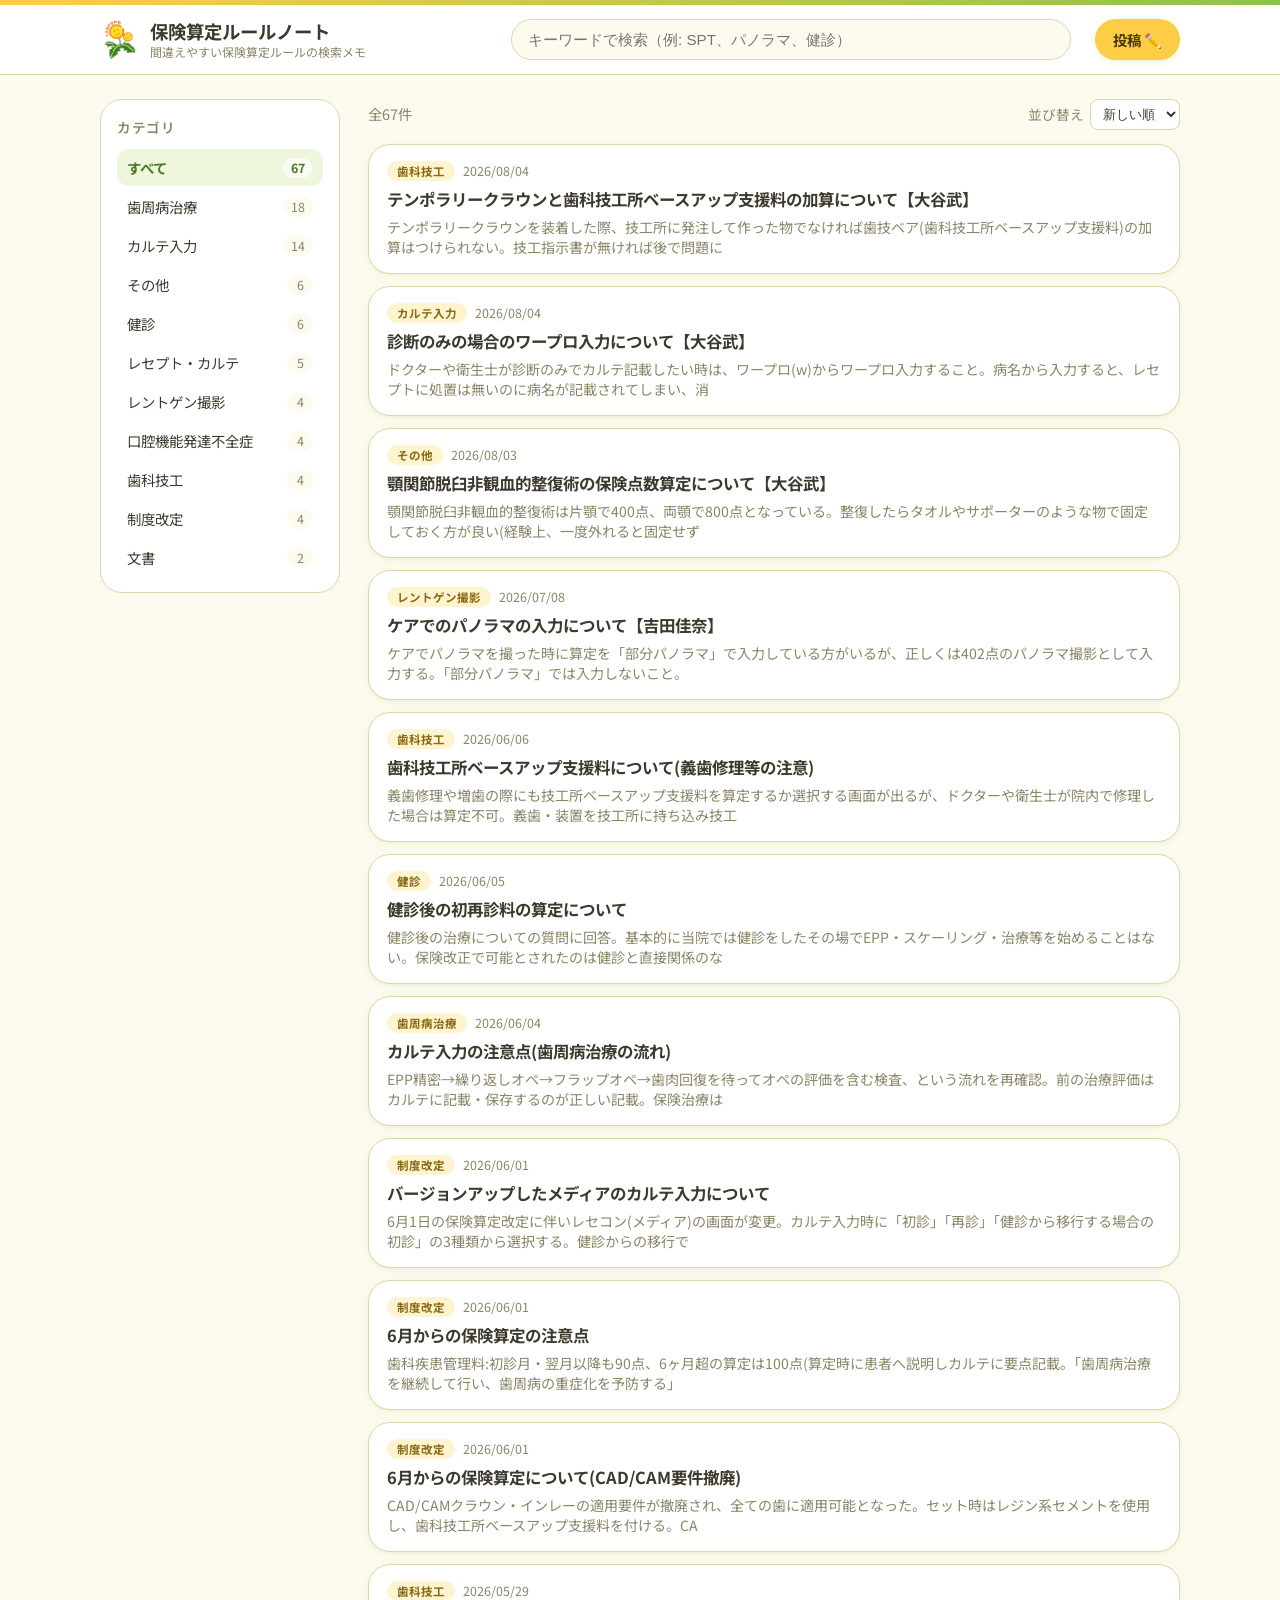
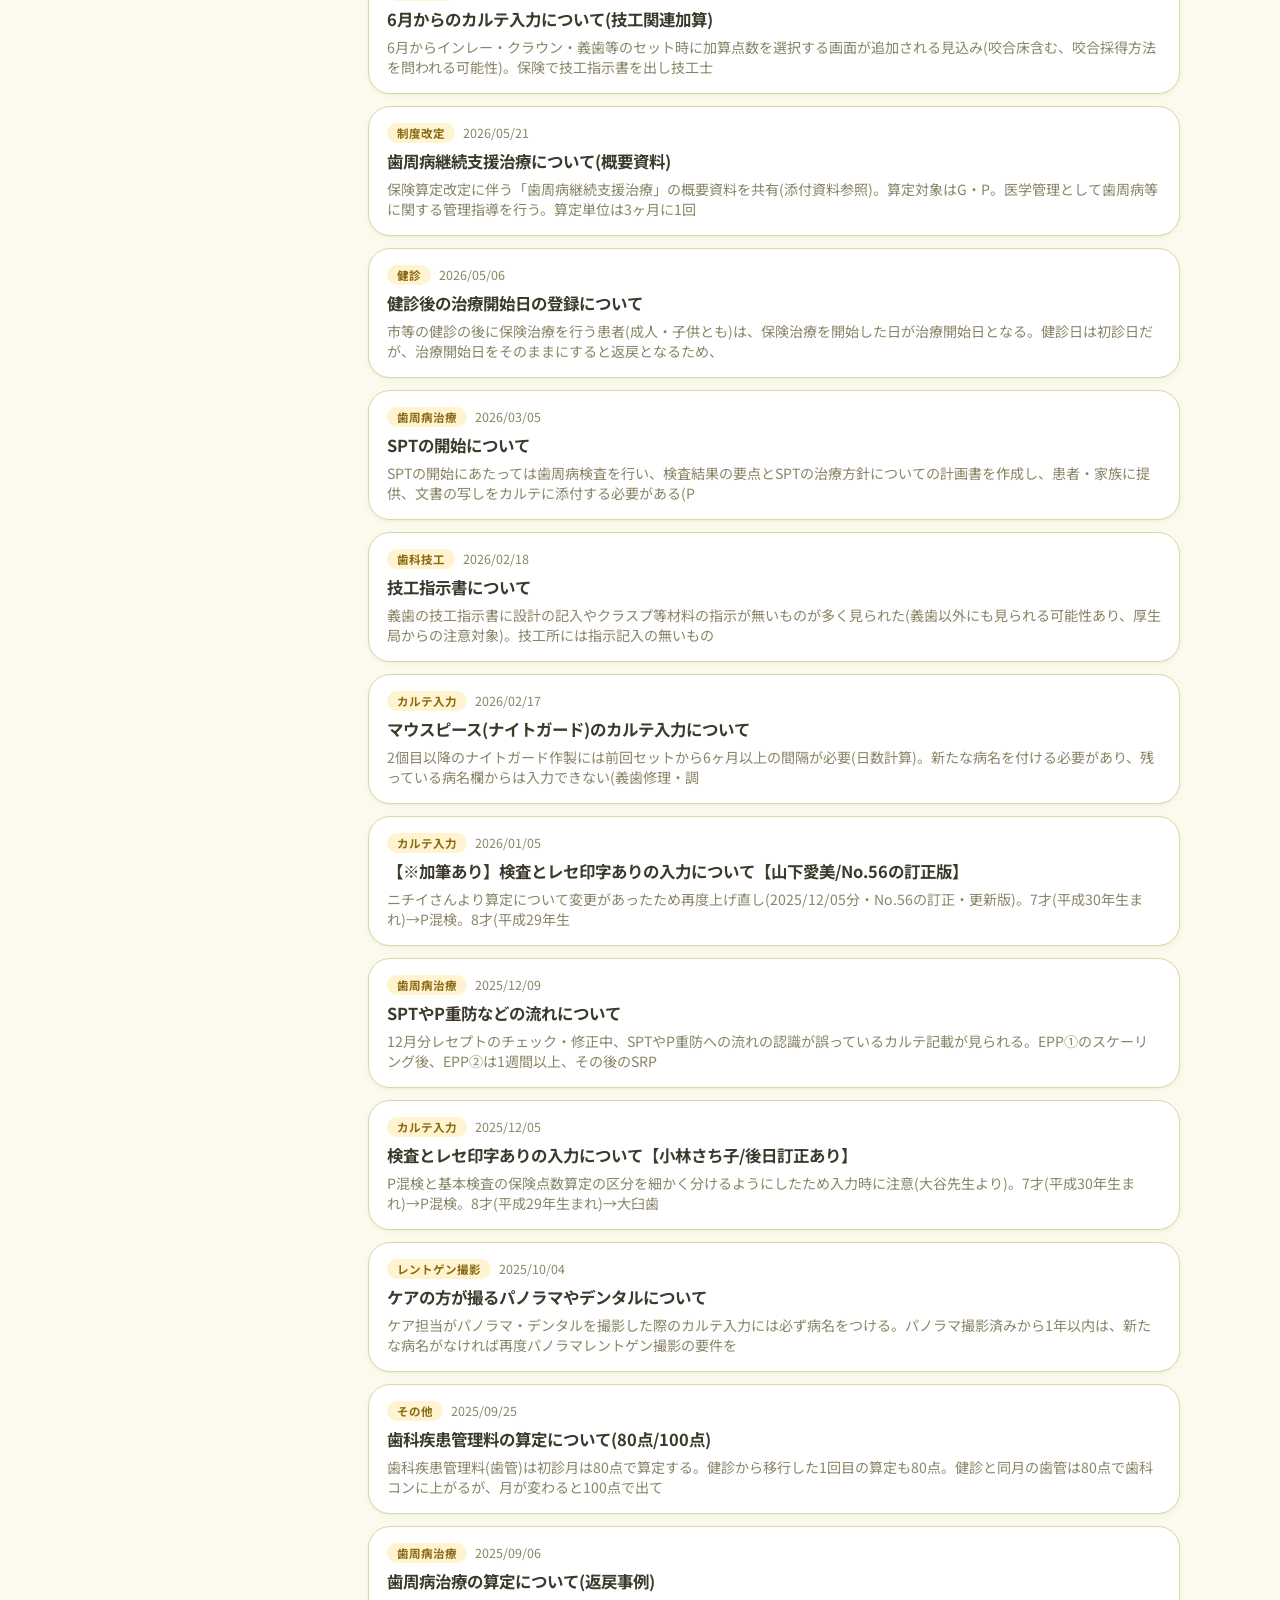
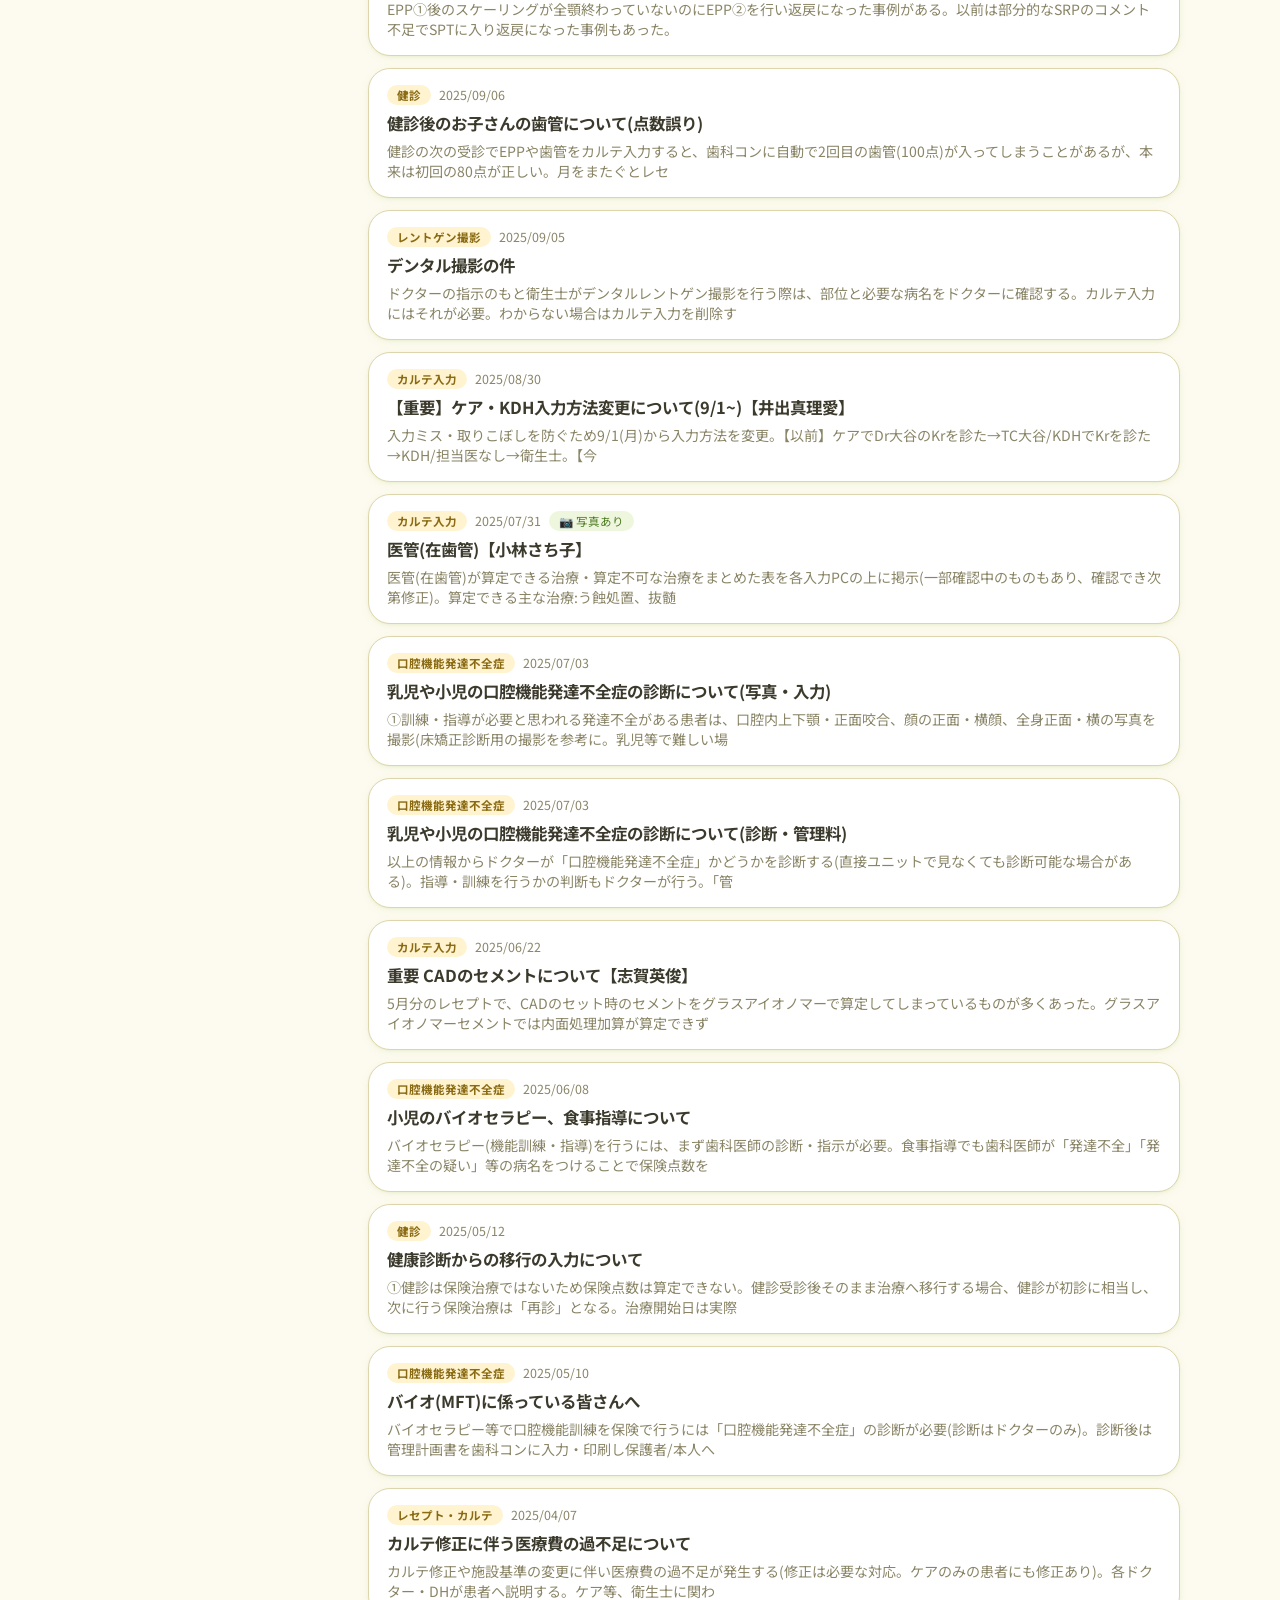
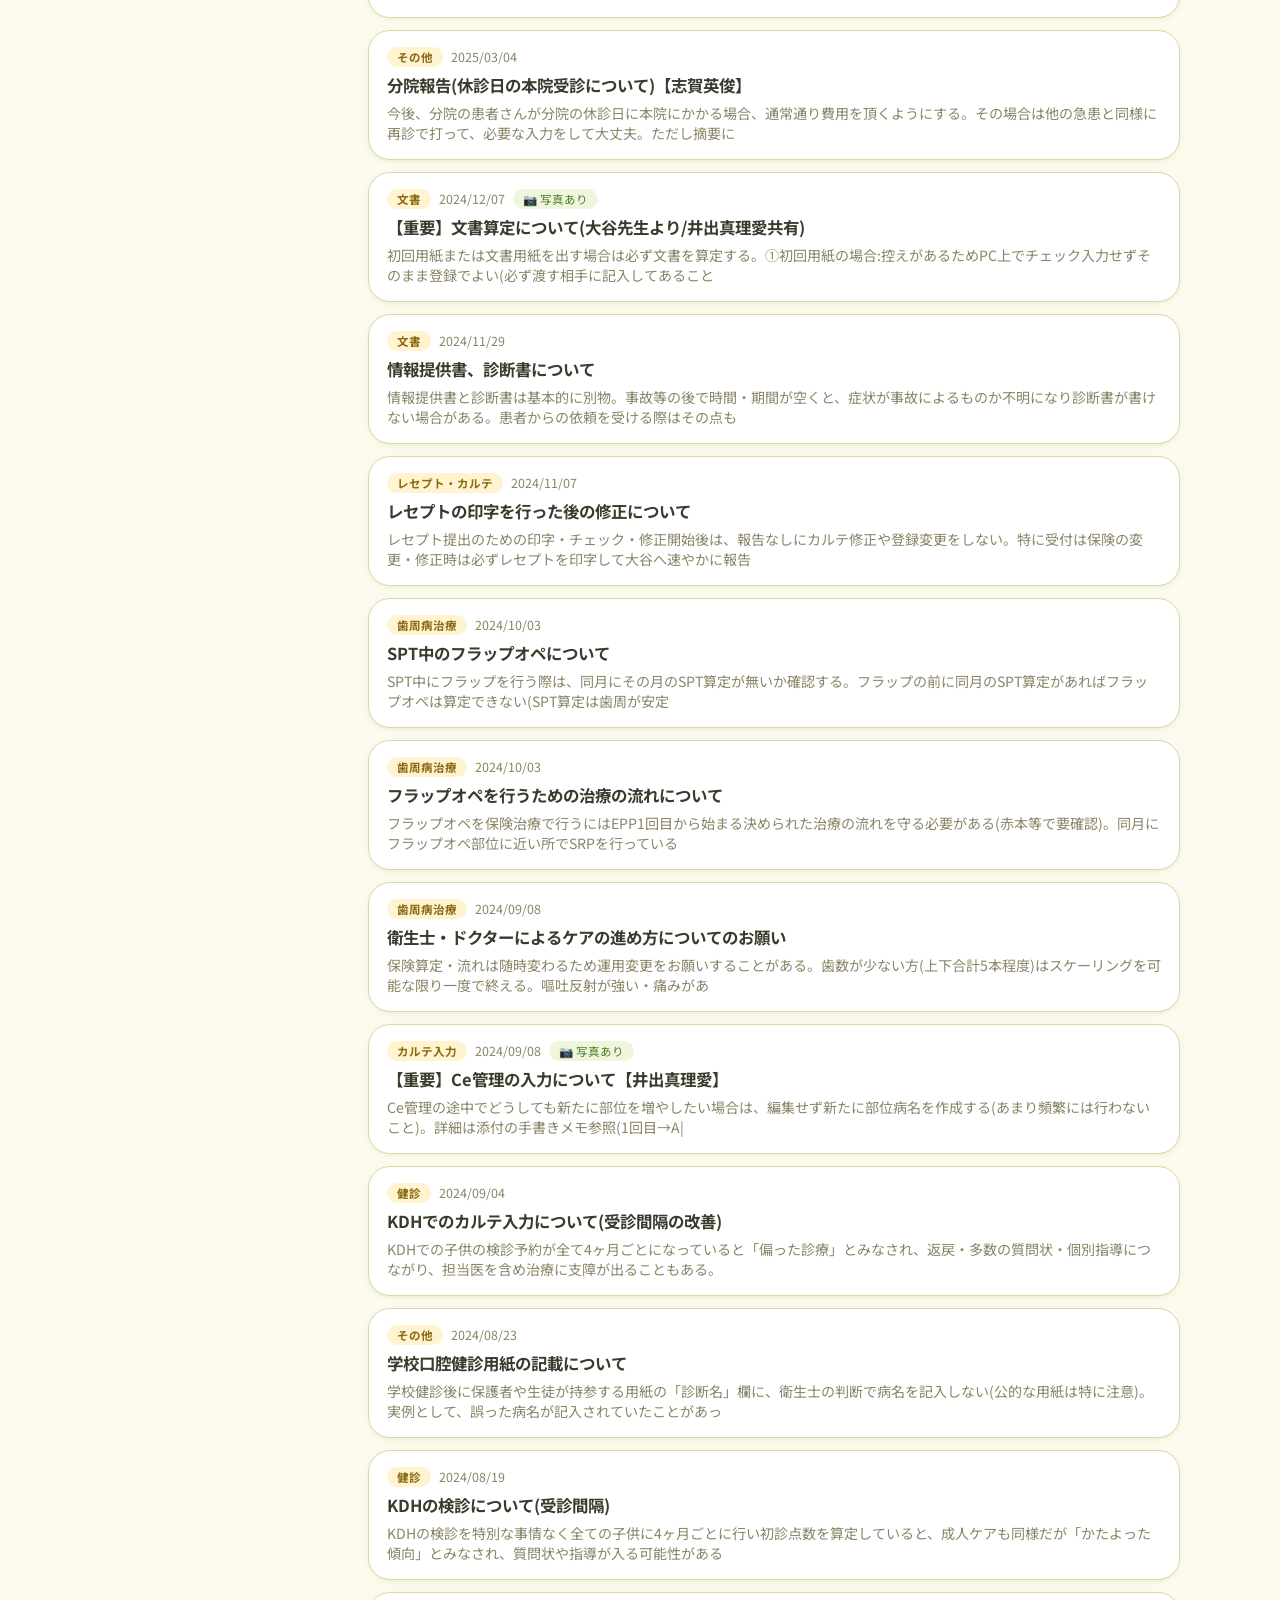
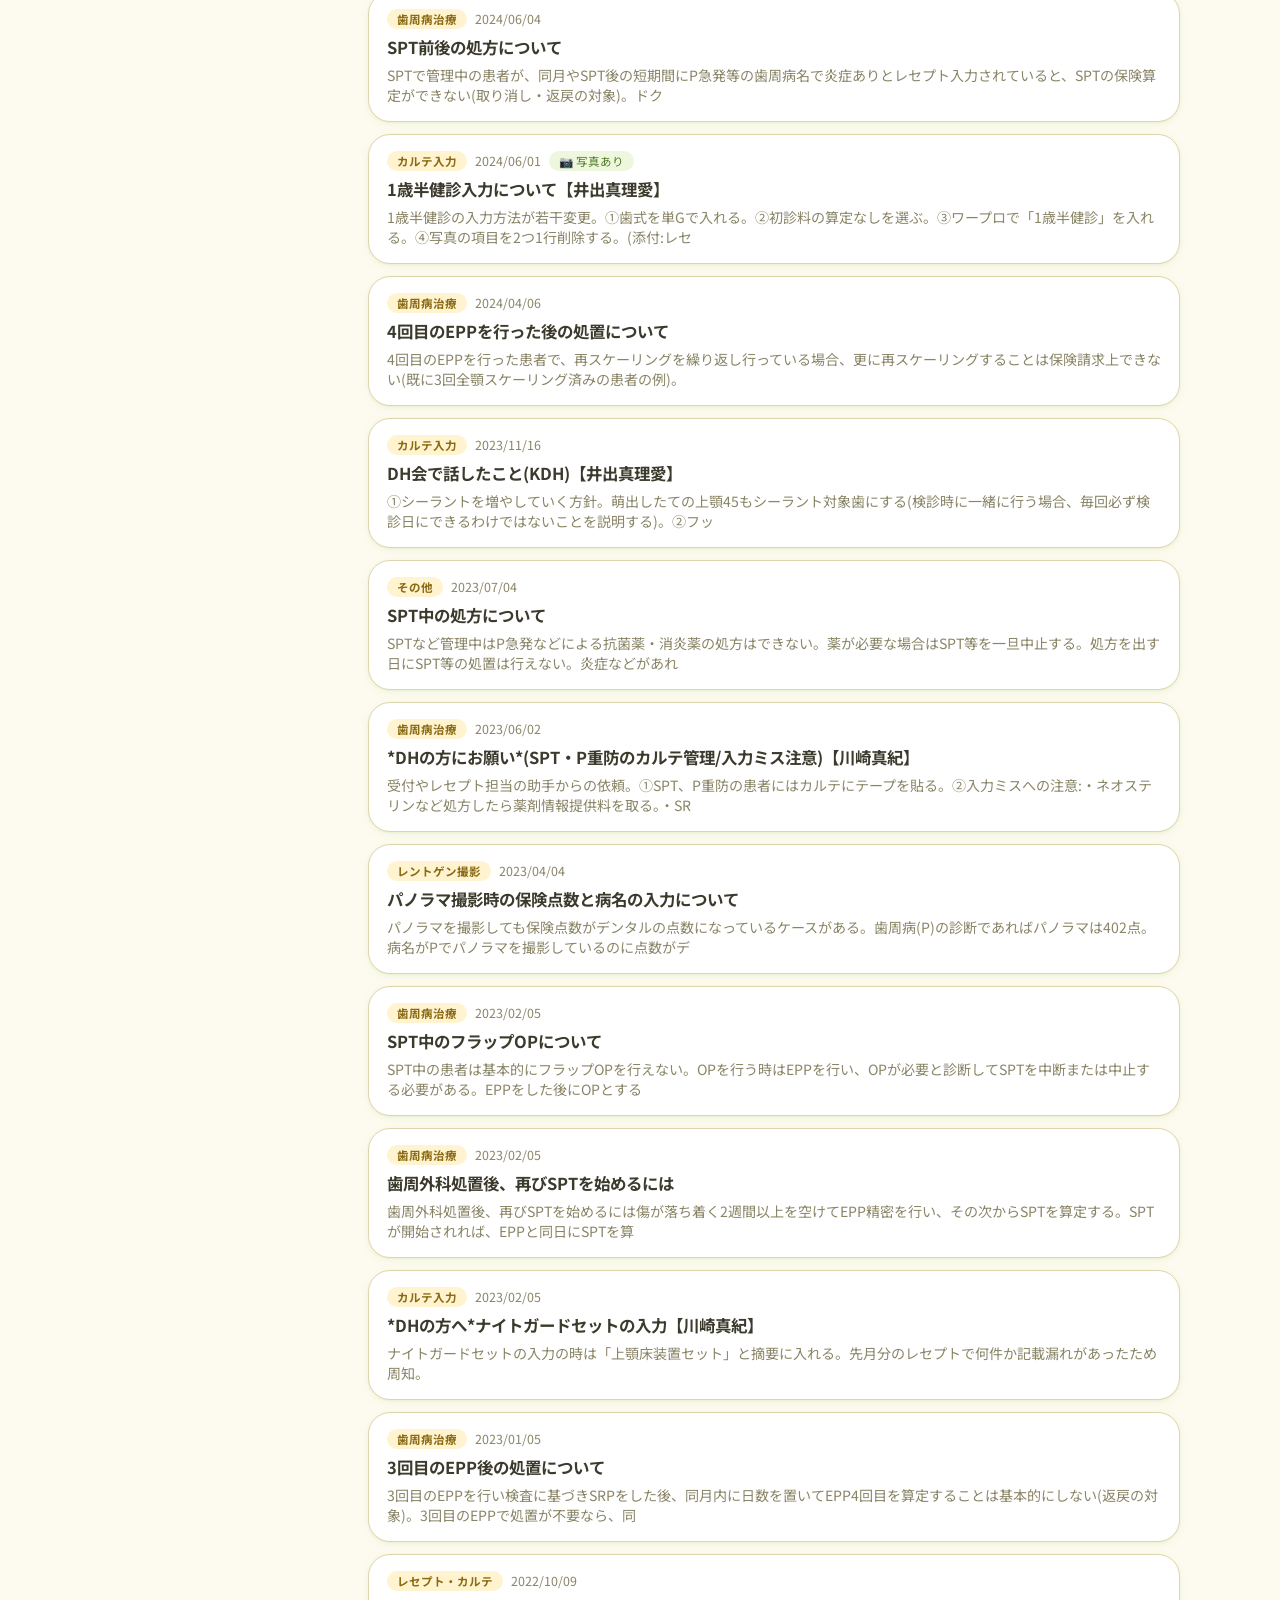
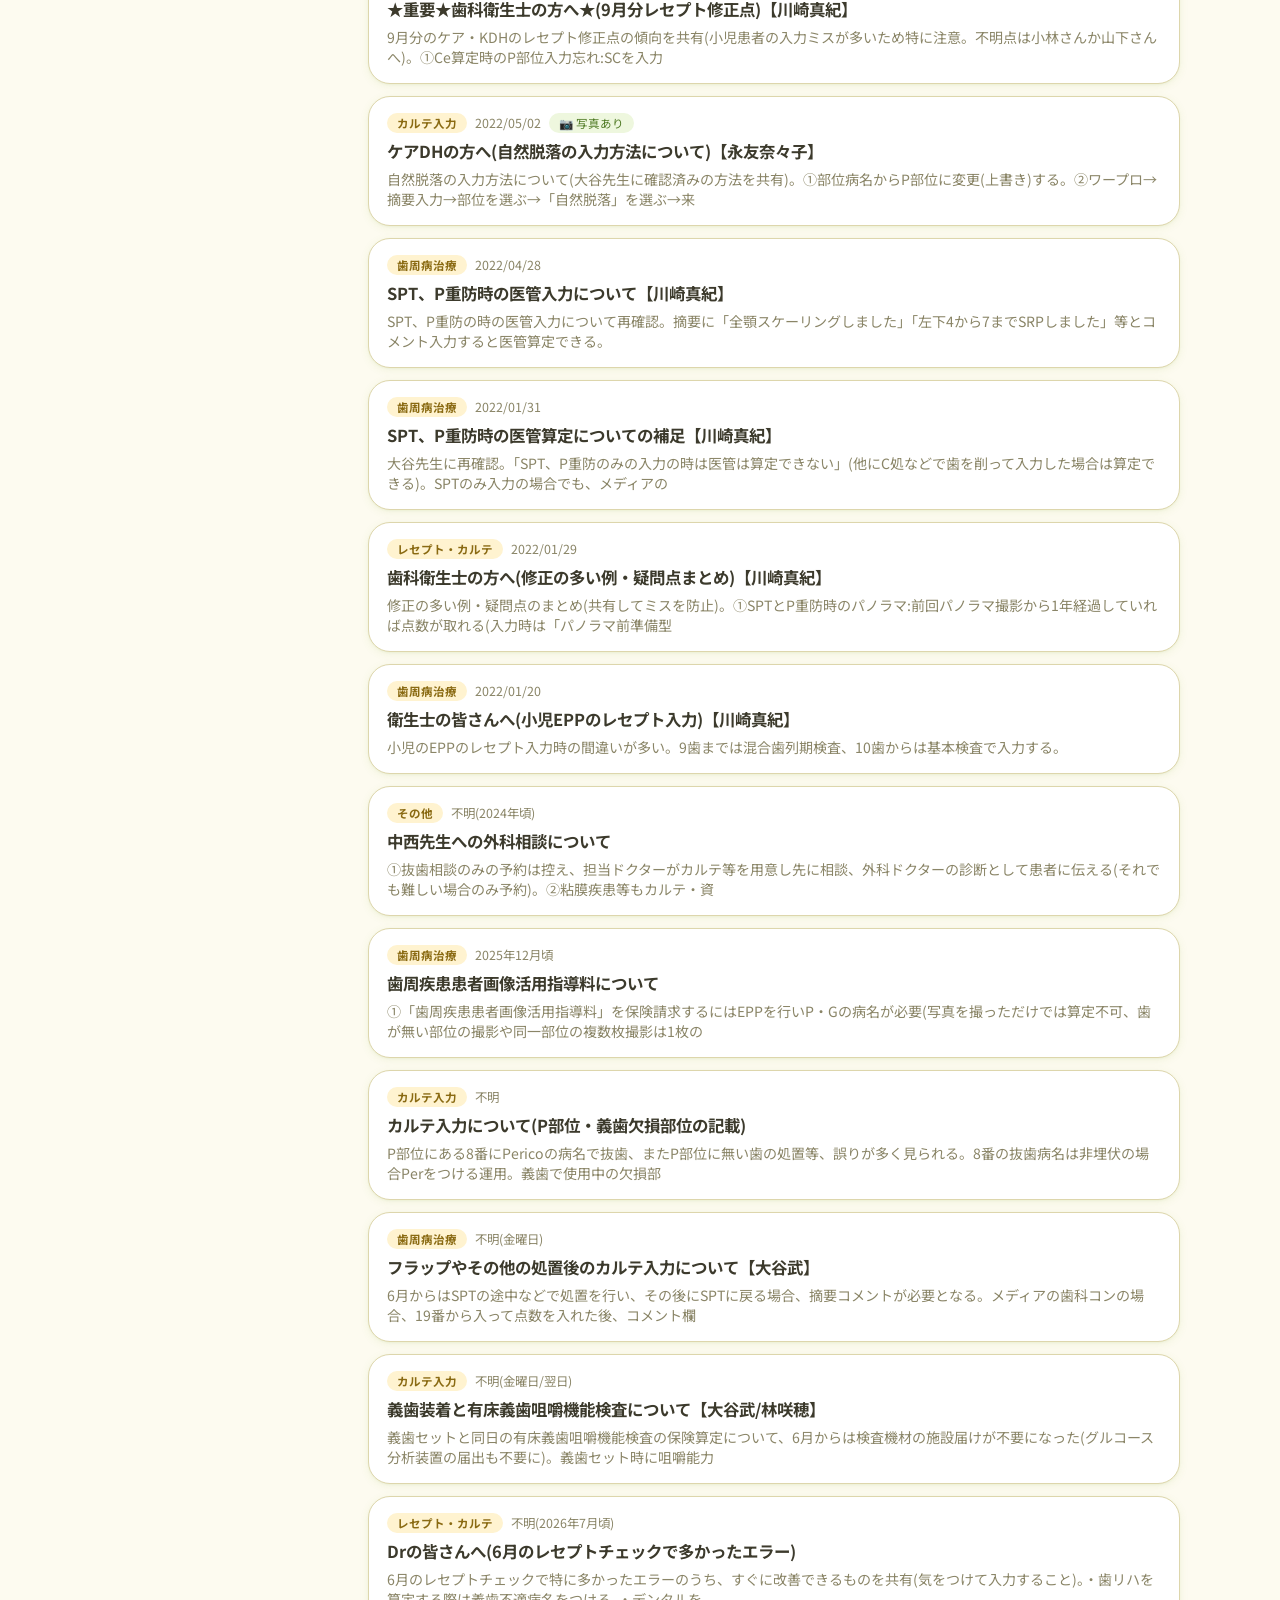
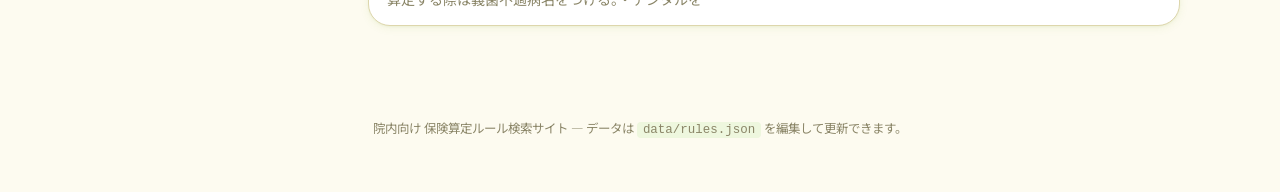
==== commit f2ddaec6: "スマホ幅でのヘッダーレイアウトを改善 - 投稿ボタンをタイトルと同じ行(右上)に配置し、検索欄はその下に全幅で表示 - ボタンの文言を「投稿 ✏️」に短縮" ====
--- a/index.html
+++ b/index.html
@@ -28,7 +28,7 @@
              placeholder="キーワードで検索（例: SPT、パノラマ、健診）">
       <button id="search-clear" type="button" aria-label="検索をクリア">&times;</button>
     </div>
-    <button id="post-open-btn" type="button" class="post-open-btn">✏️ 投稿する</button>
+    <button id="post-open-btn" type="button" class="post-open-btn">投稿 ✏️</button>
   </div>
 </header>
 
--- a/assets/style.css
+++ b/assets/style.css
@@ -183,6 +183,24 @@
   filter: brightness(1.05);
 }
 
+/* スマホ幅では、タイトルと投稿ボタンを同じ行に、検索欄はその下に全幅で表示する */
+@media (max-width: 700px) {
+  .brand {
+    order: 1;
+  }
+
+  .post-open-btn {
+    order: 2;
+    margin-left: auto;
+  }
+
+  .search-wrap {
+    order: 3;
+    flex-basis: 100%;
+    margin-left: 0;
+  }
+}
+
 /* ---------- Layout ---------- */
 
 .layout {
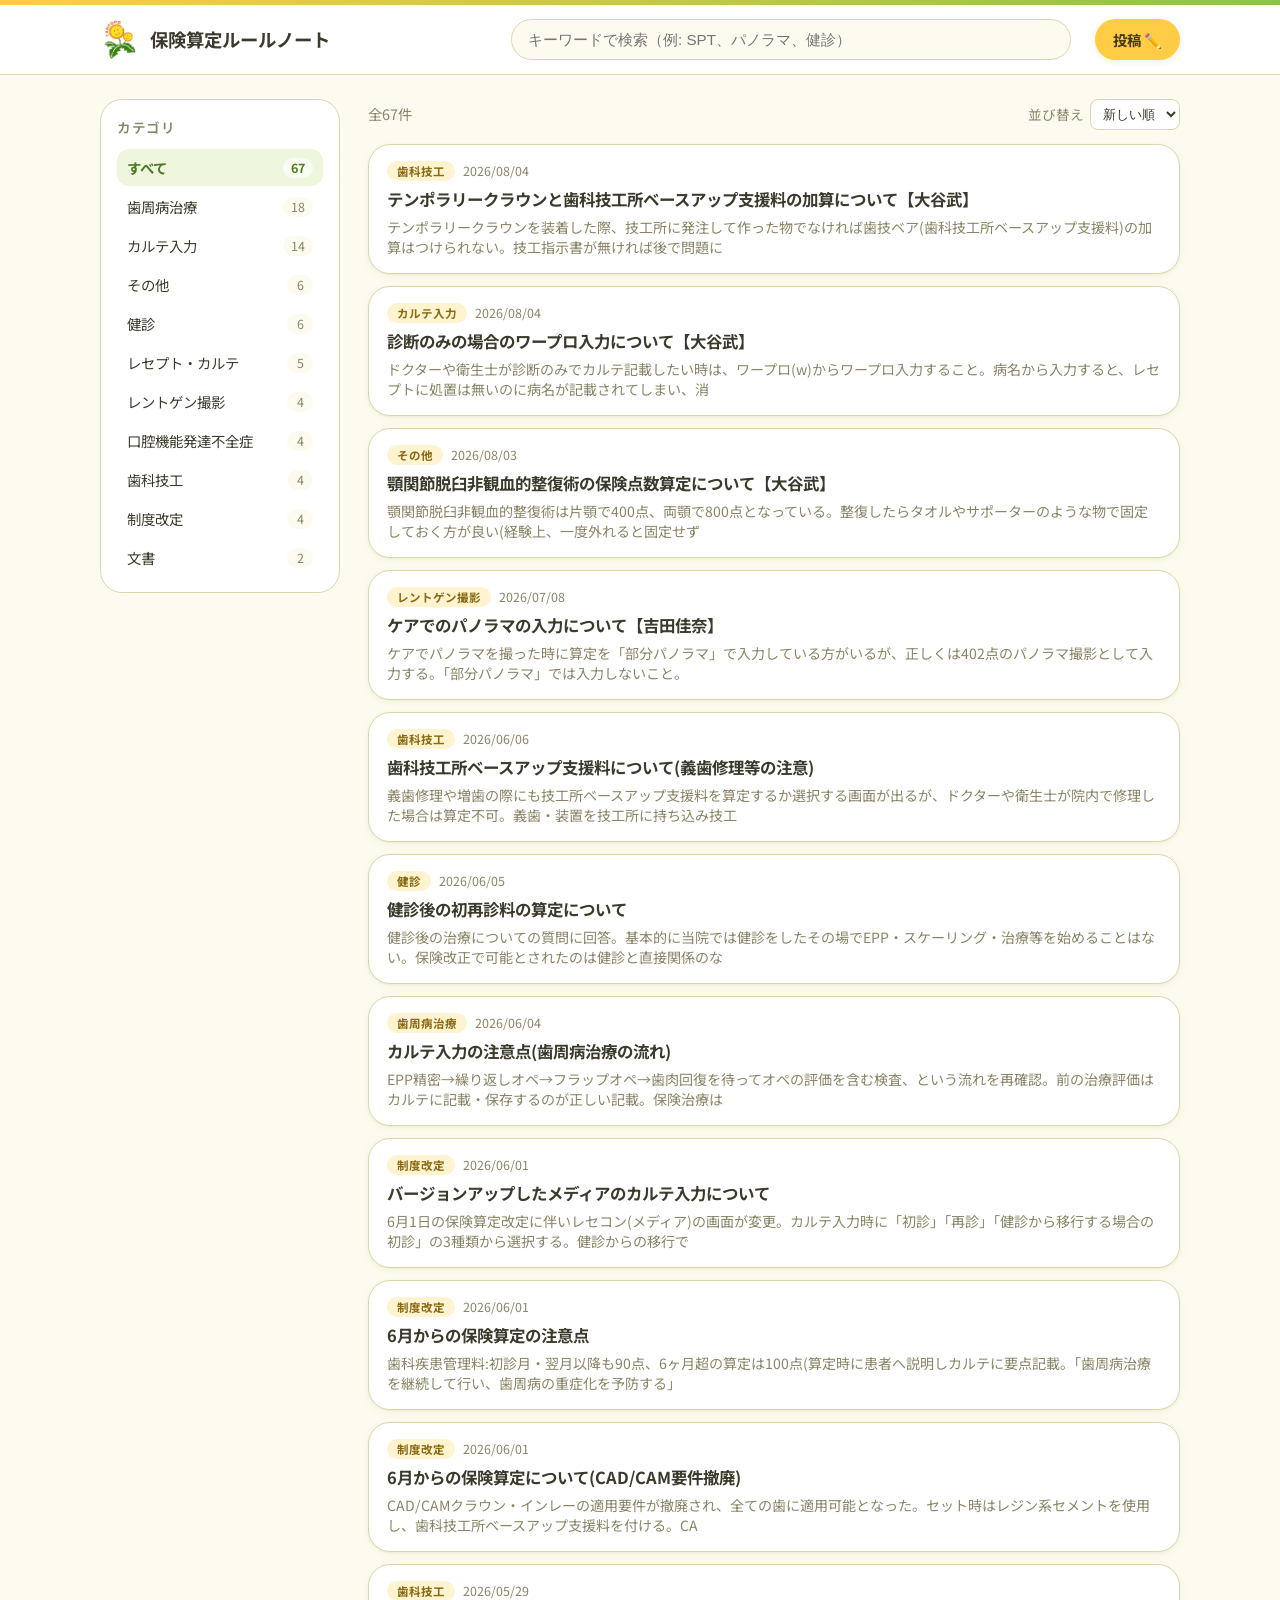
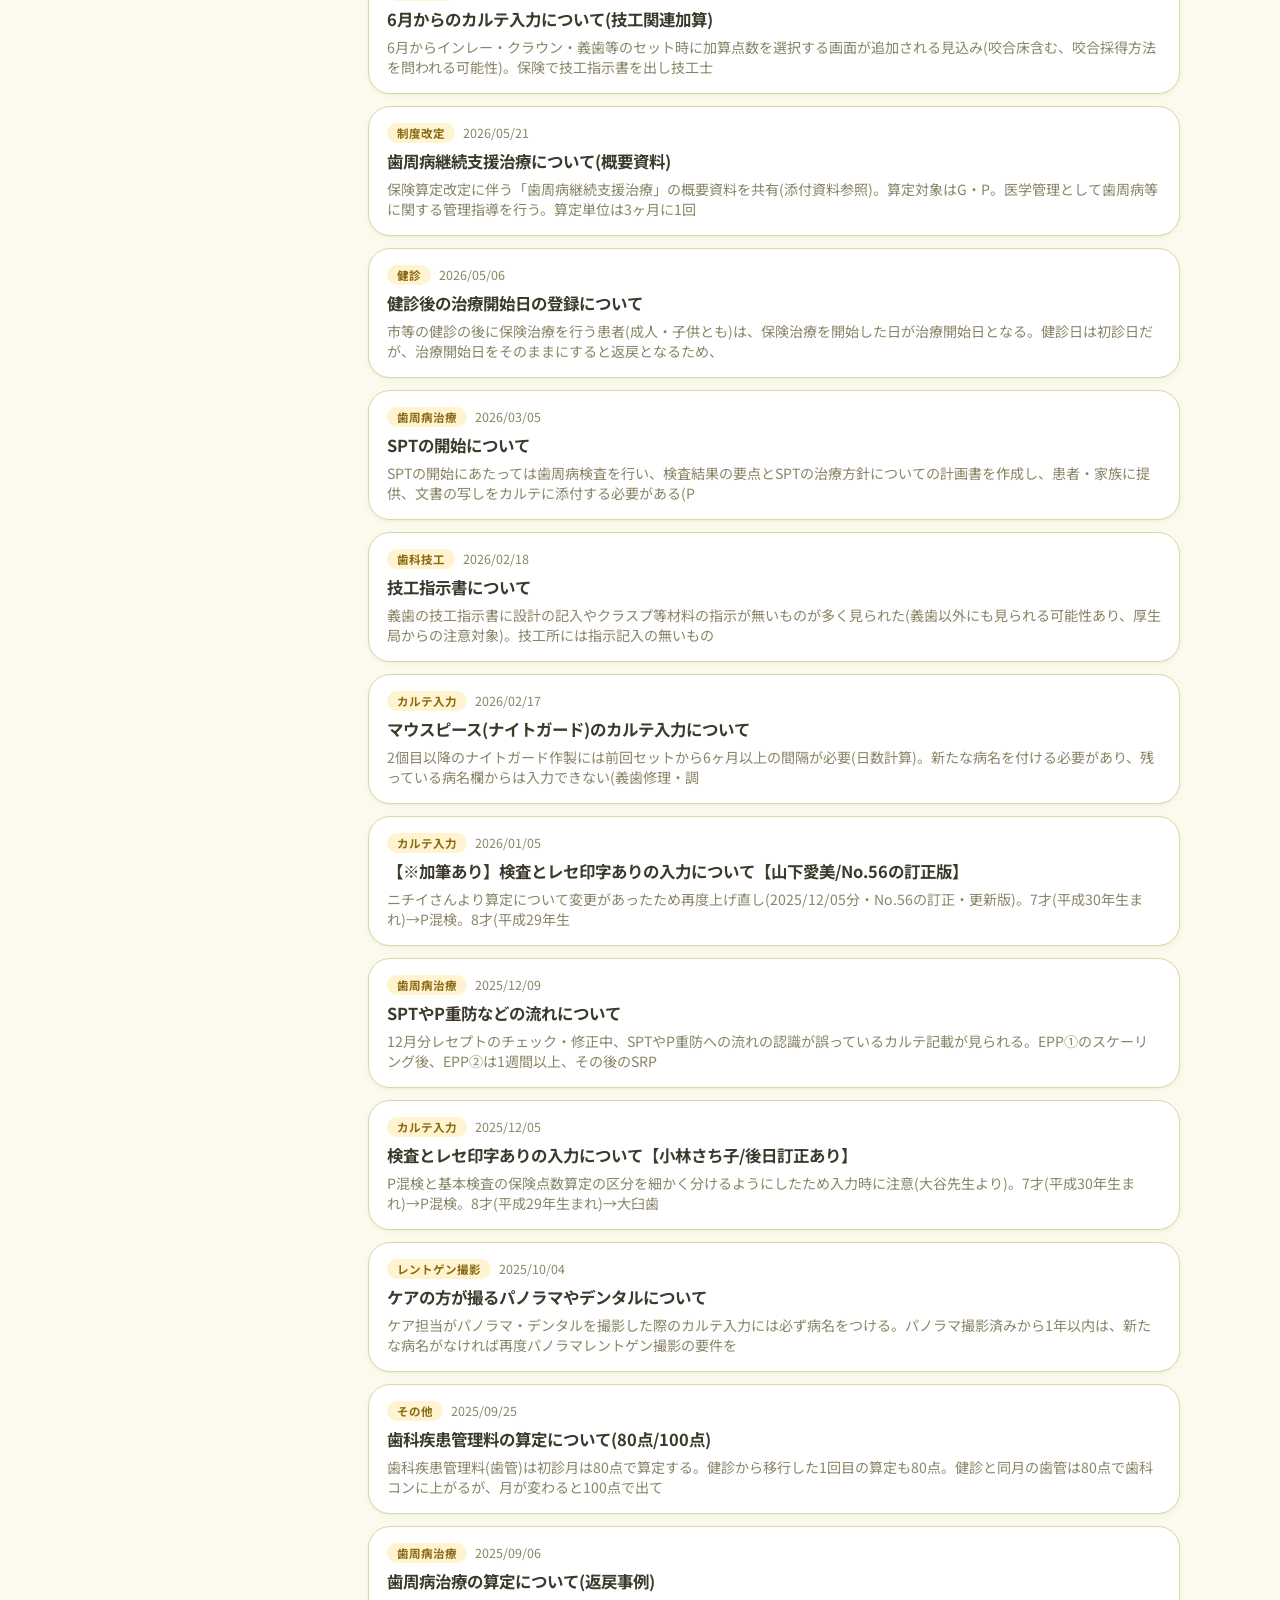
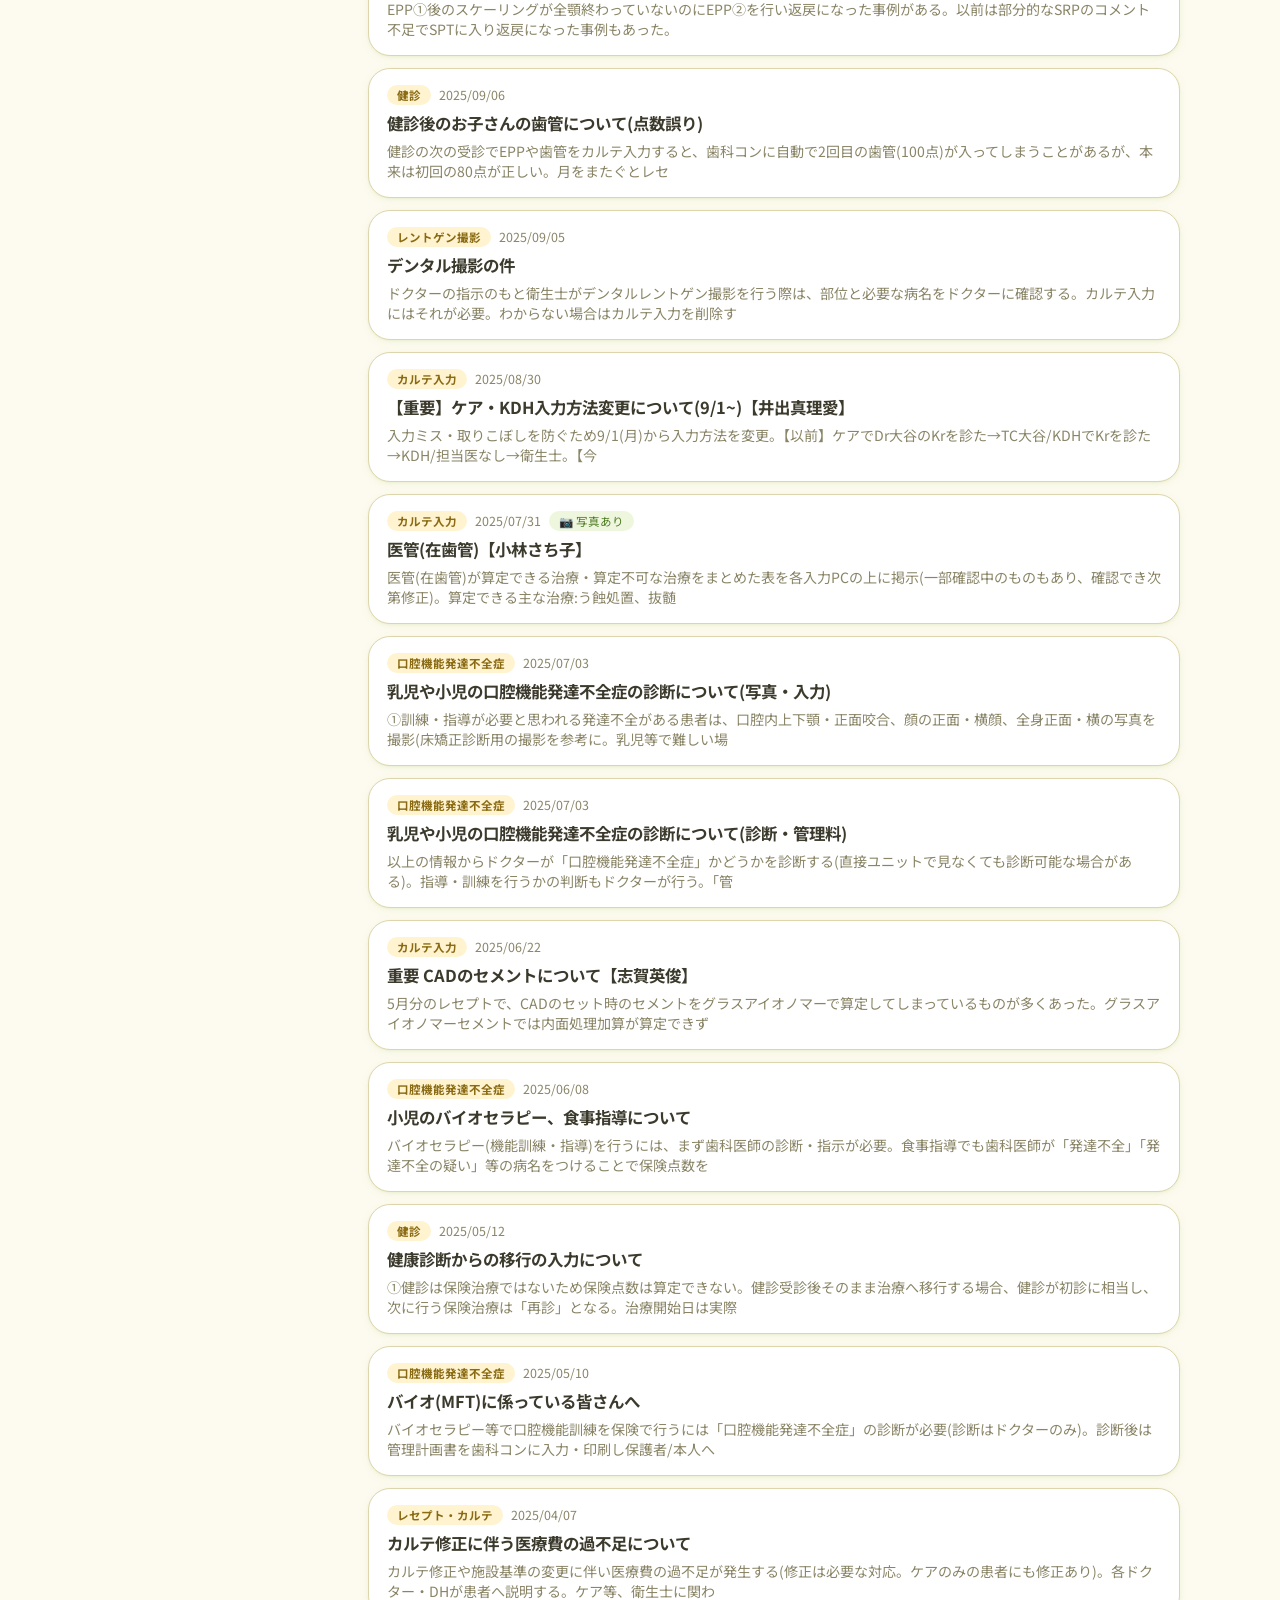
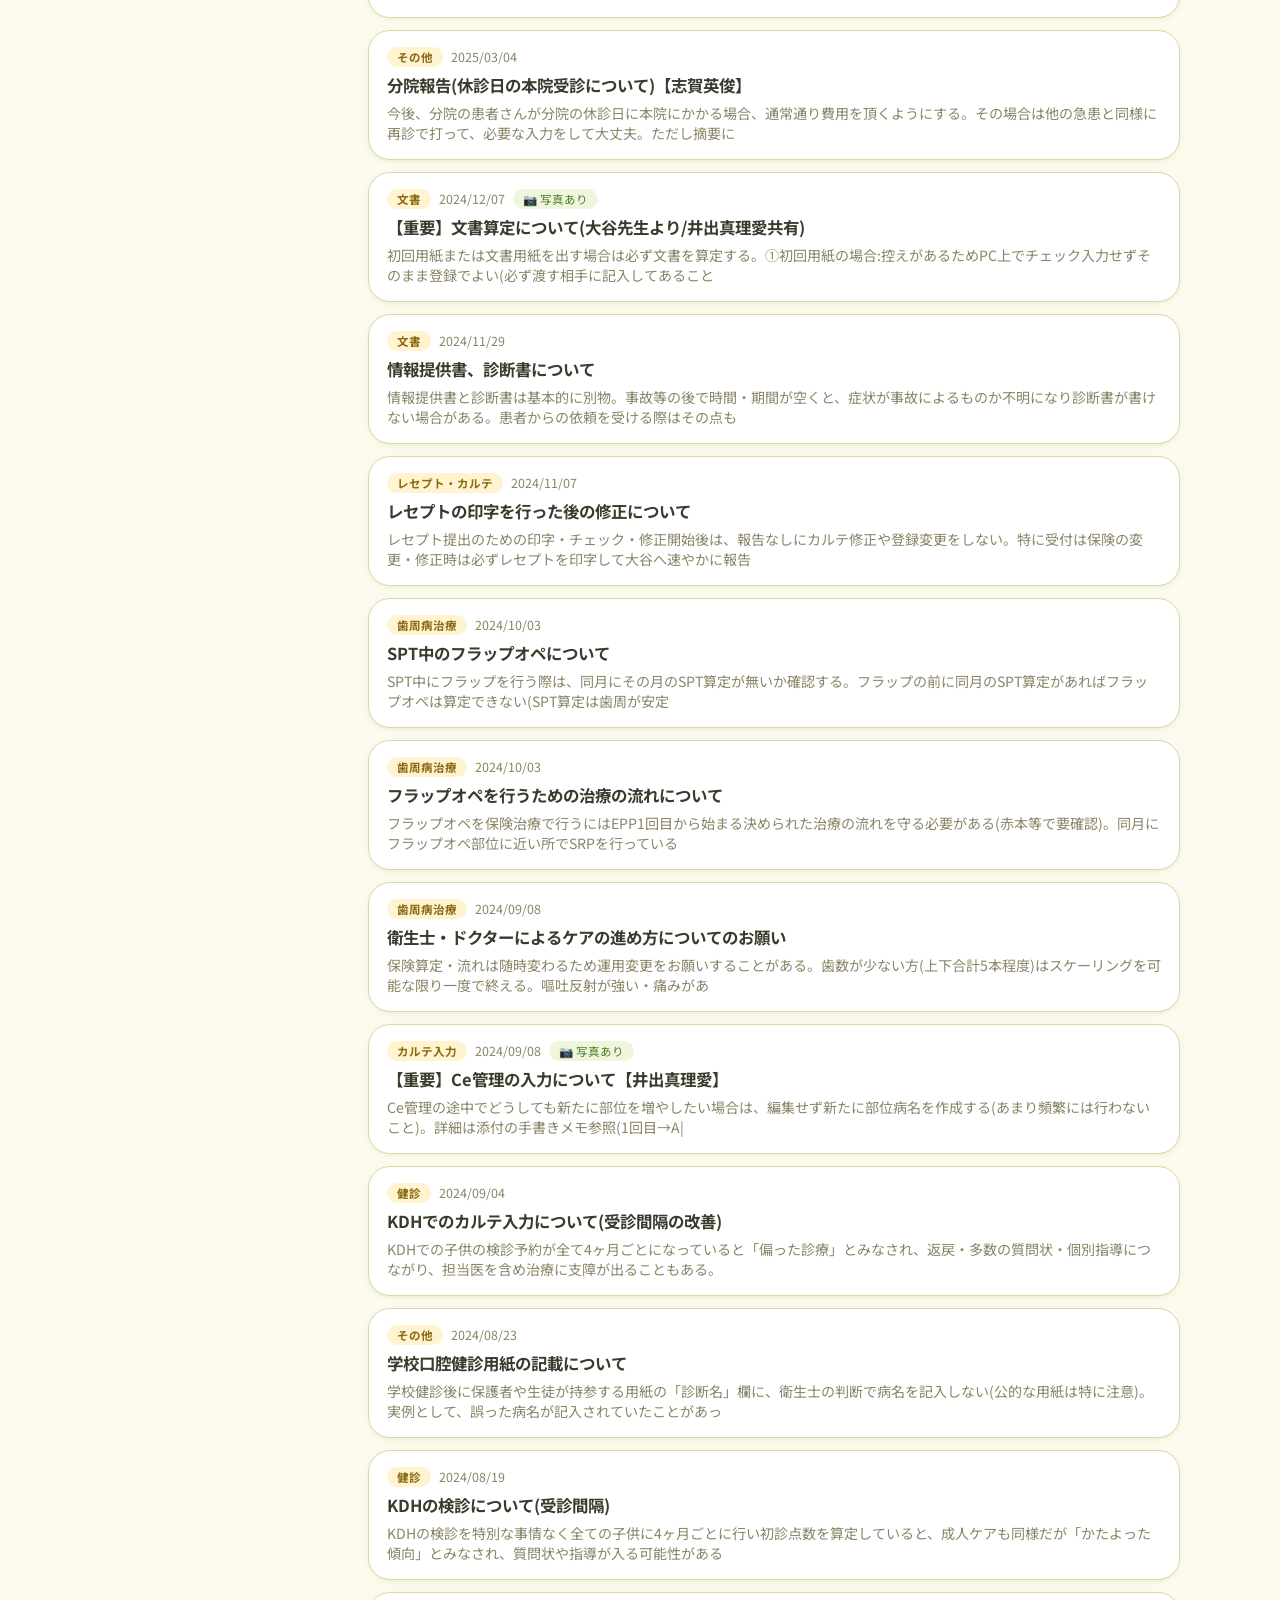
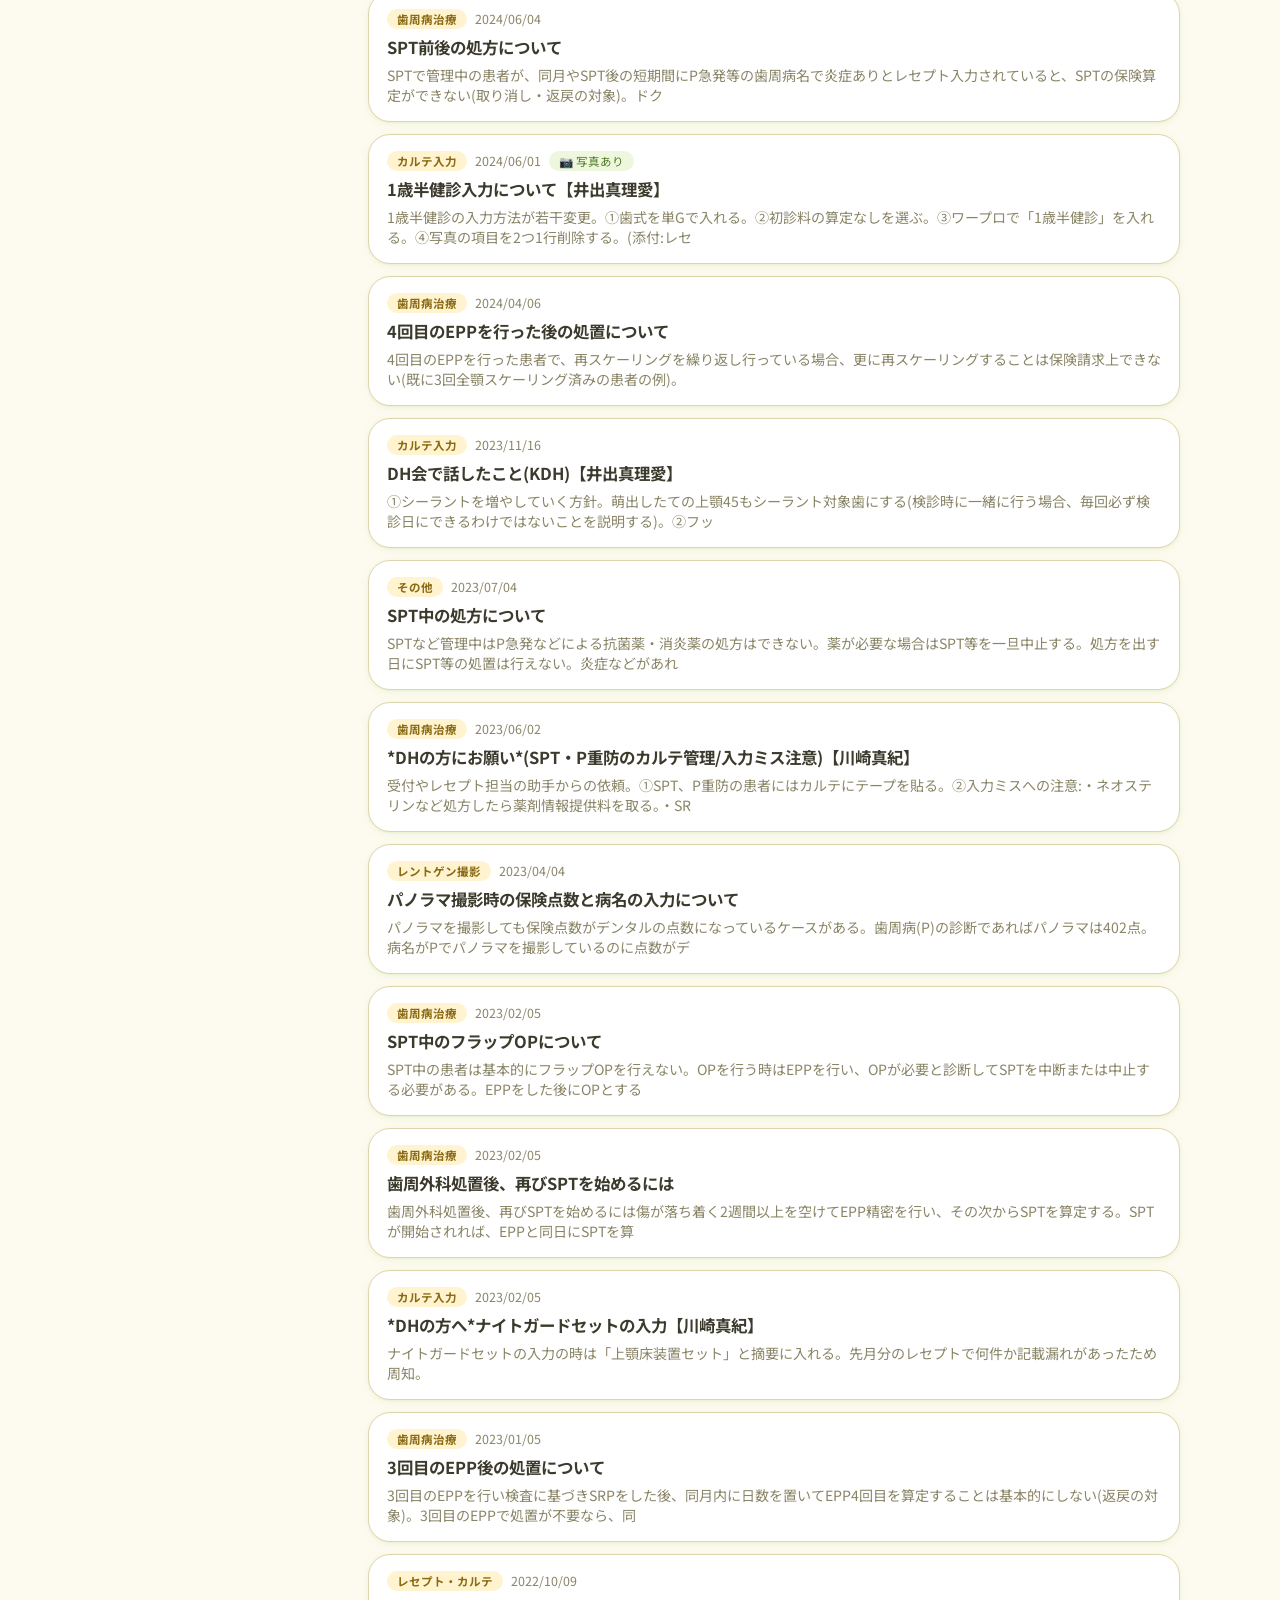
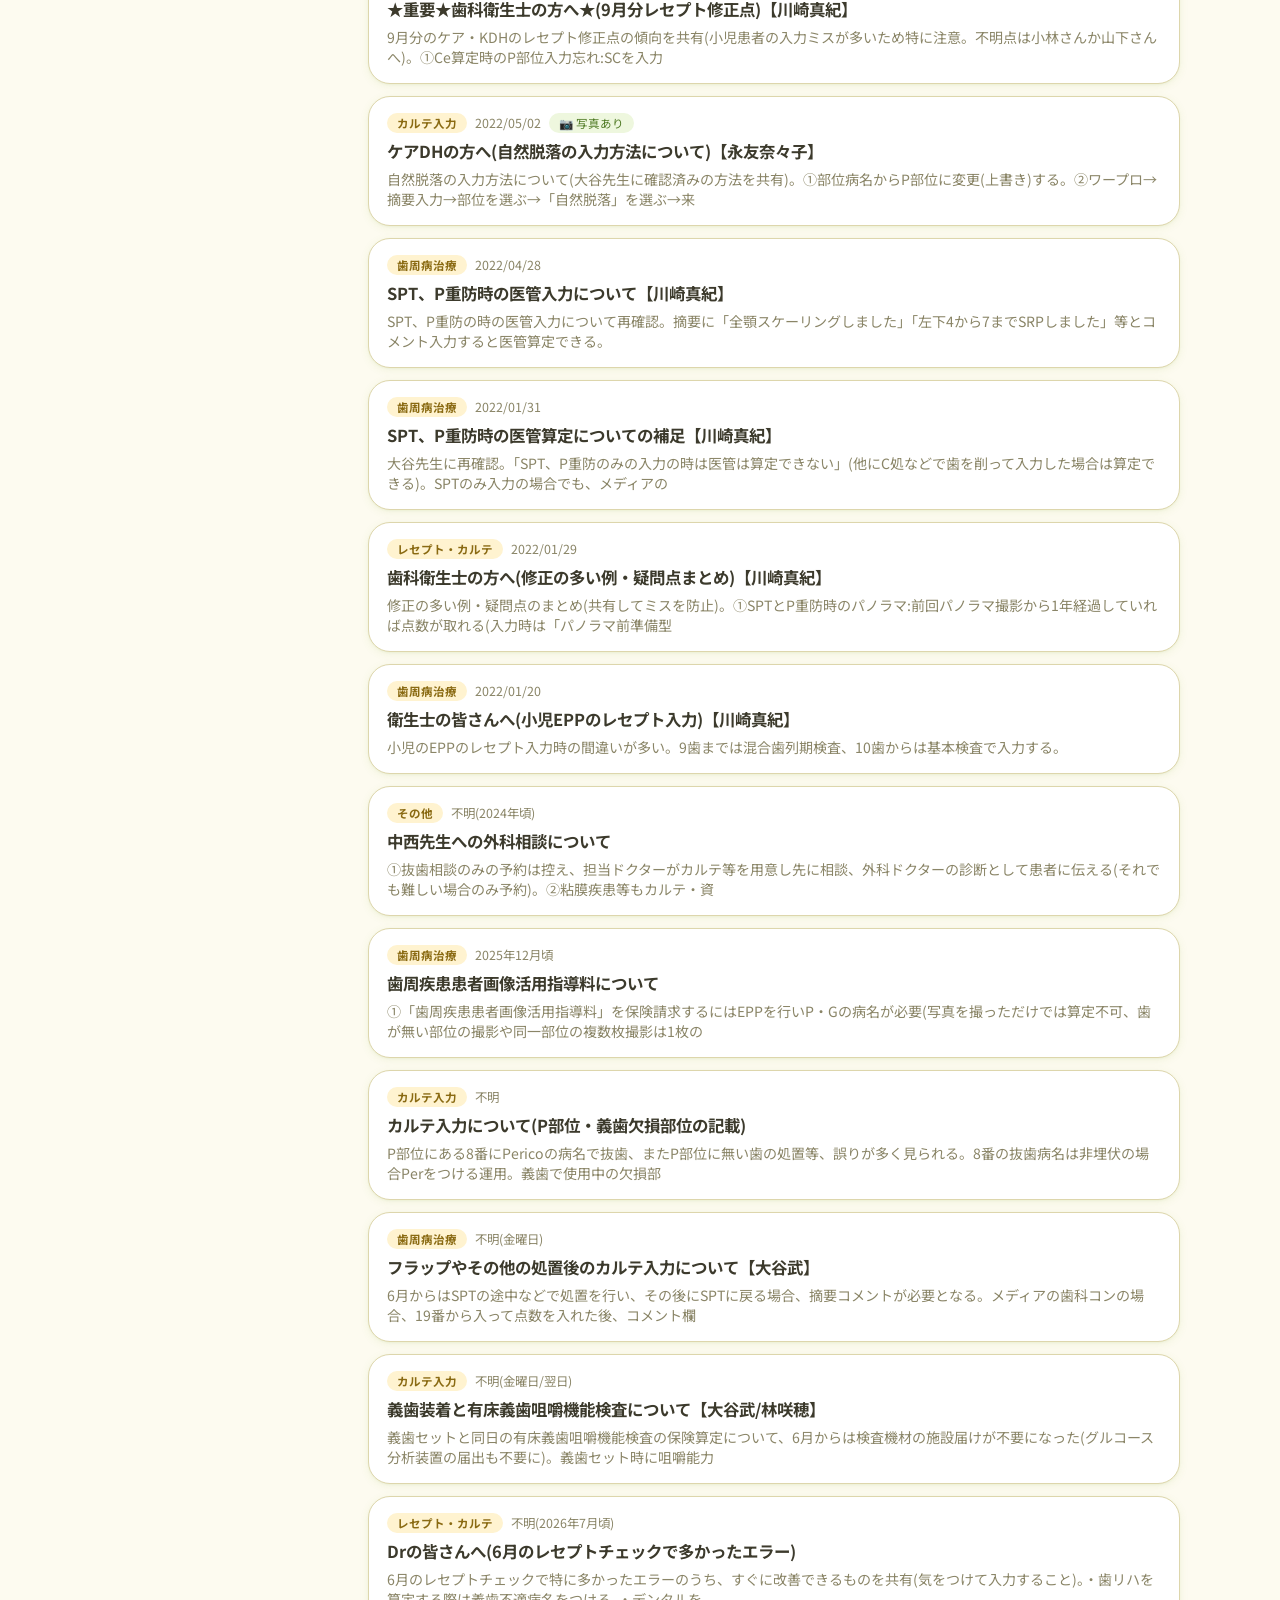
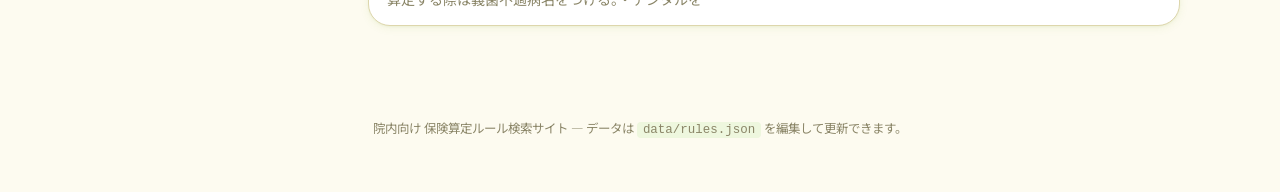
==== commit b9776e5a: "サブタイトルを削除し、モバイルの投稿ボタン位置を調整 - ヘッダーのサブタイトル「間違えやすい保険算定ルールの検索メモ」を削除 - スマホ幅で投稿ボタンが行の上寄りに揃うよう調整" ====
--- a/index.html
+++ b/index.html
@@ -19,7 +19,6 @@
       <img class="brand-mark" src="assets/logo-tanpopo.png" alt="" aria-hidden="true">
       <span class="brand-text">
         <span class="brand-title">保険算定ルールノート</span>
-        <span class="brand-sub">間違えやすい保険算定ルールの検索メモ</span>
       </span>
     </a>
     <div class="search-wrap">
--- a/assets/style.css
+++ b/assets/style.css
@@ -116,11 +116,6 @@
   color: var(--color-text);
 }
 
-.brand-sub {
-  font-size: 0.75rem;
-  color: var(--color-text-muted);
-}
-
 .search-wrap {
   position: relative;
   flex: 1 1 320px;
@@ -192,6 +187,7 @@
   .post-open-btn {
     order: 2;
     margin-left: auto;
+    align-self: flex-start;
   }
 
   .search-wrap {
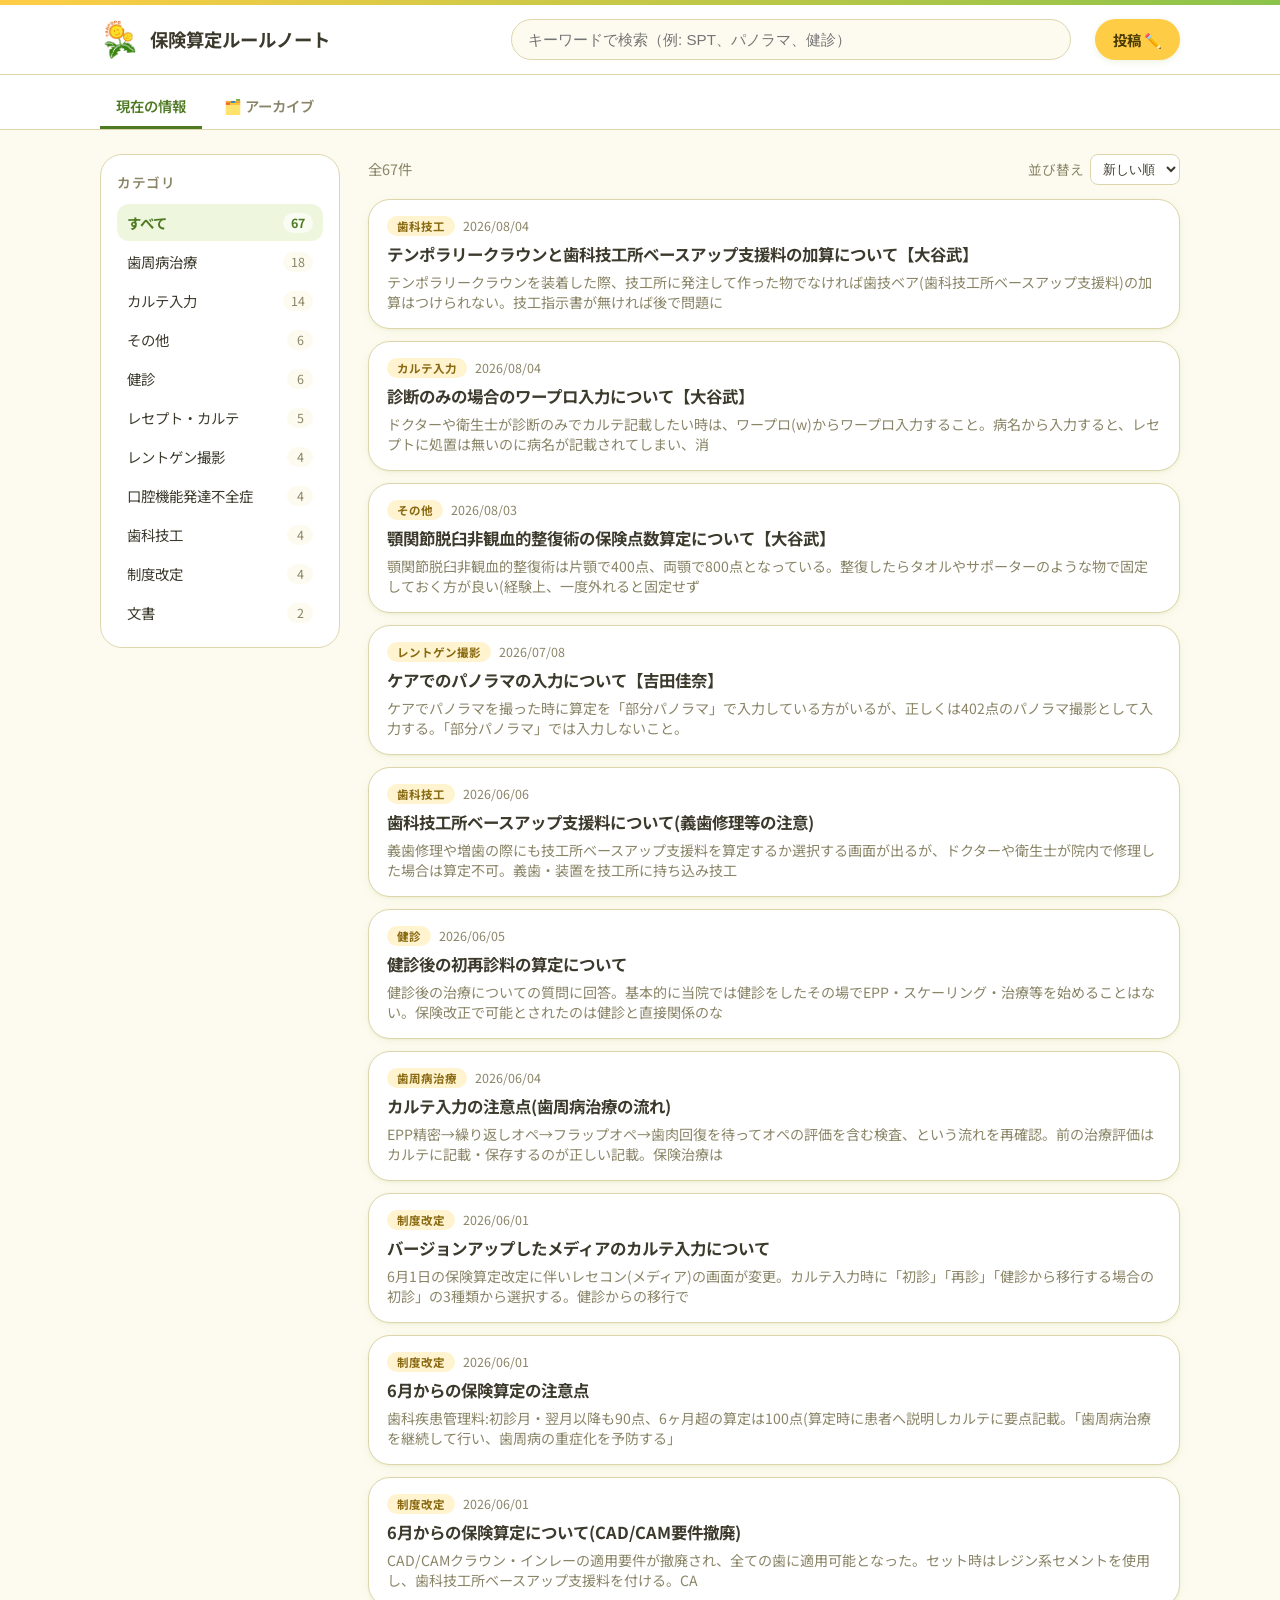
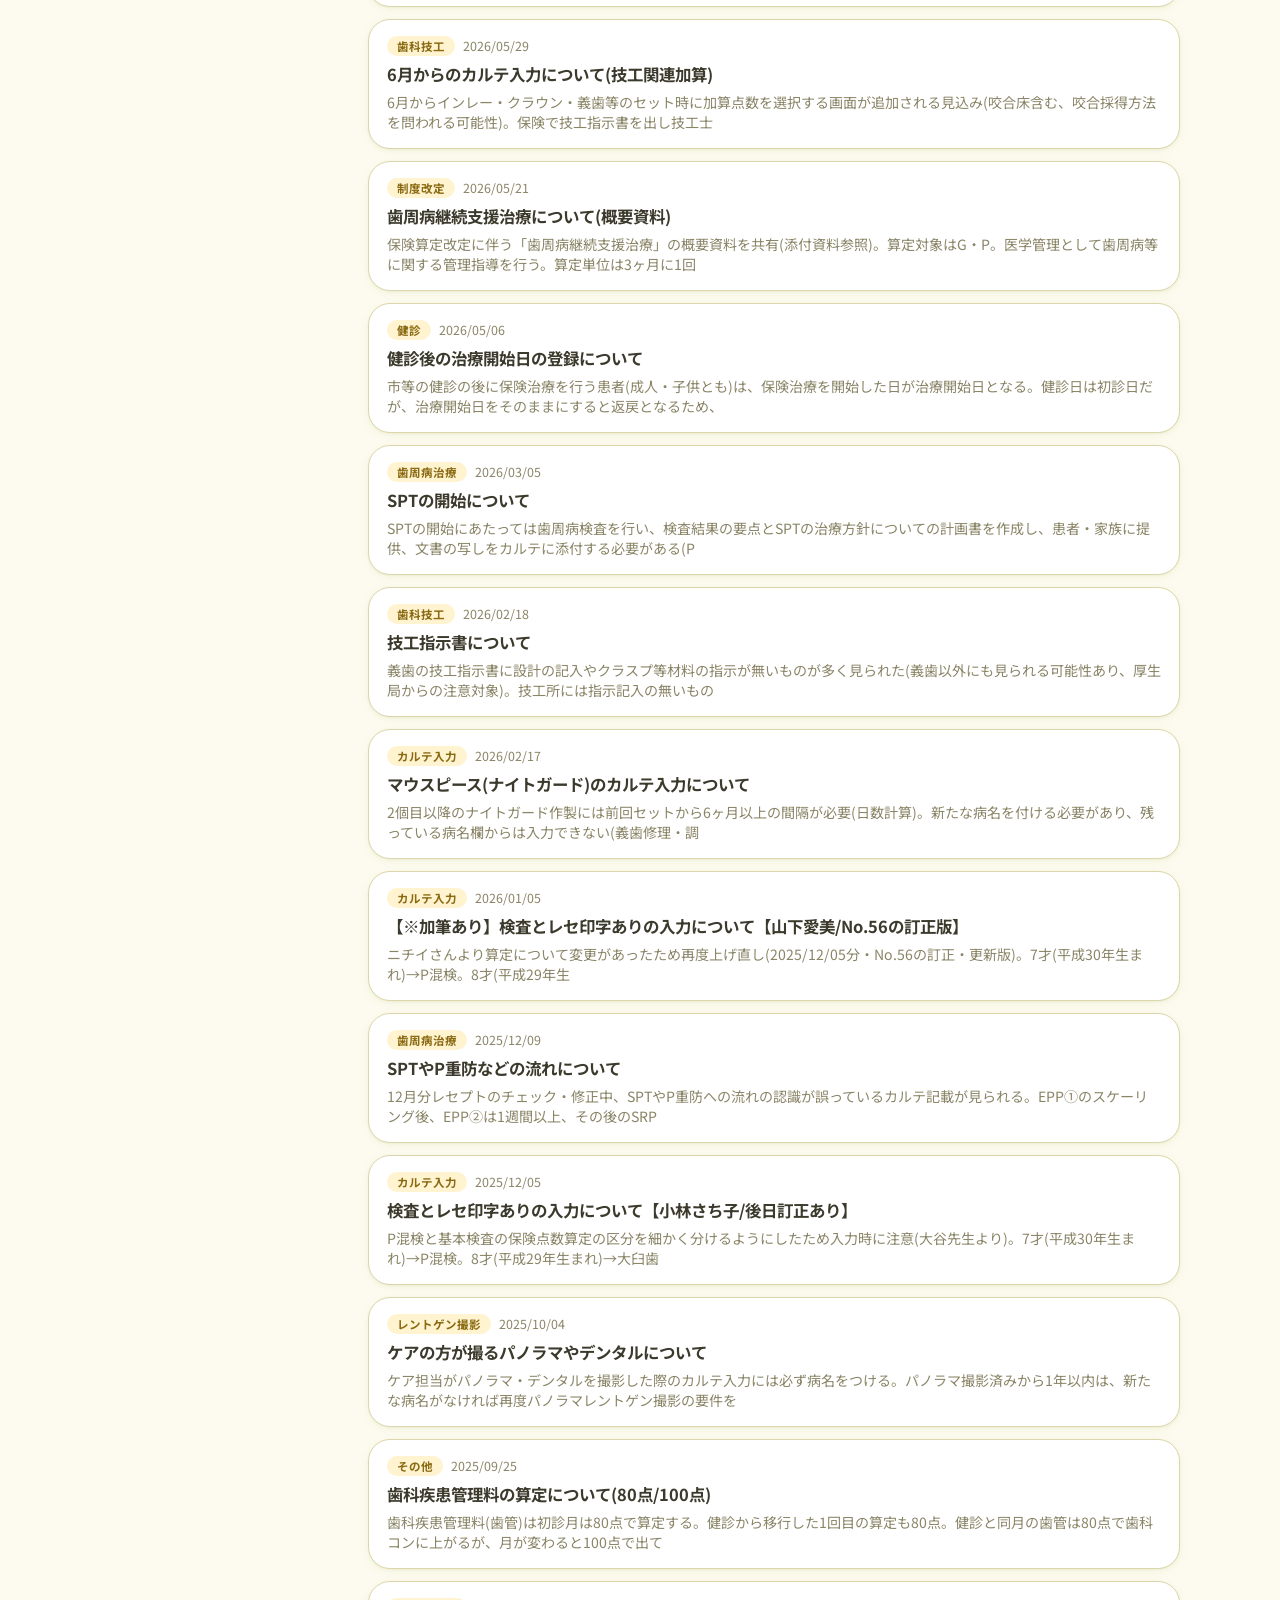
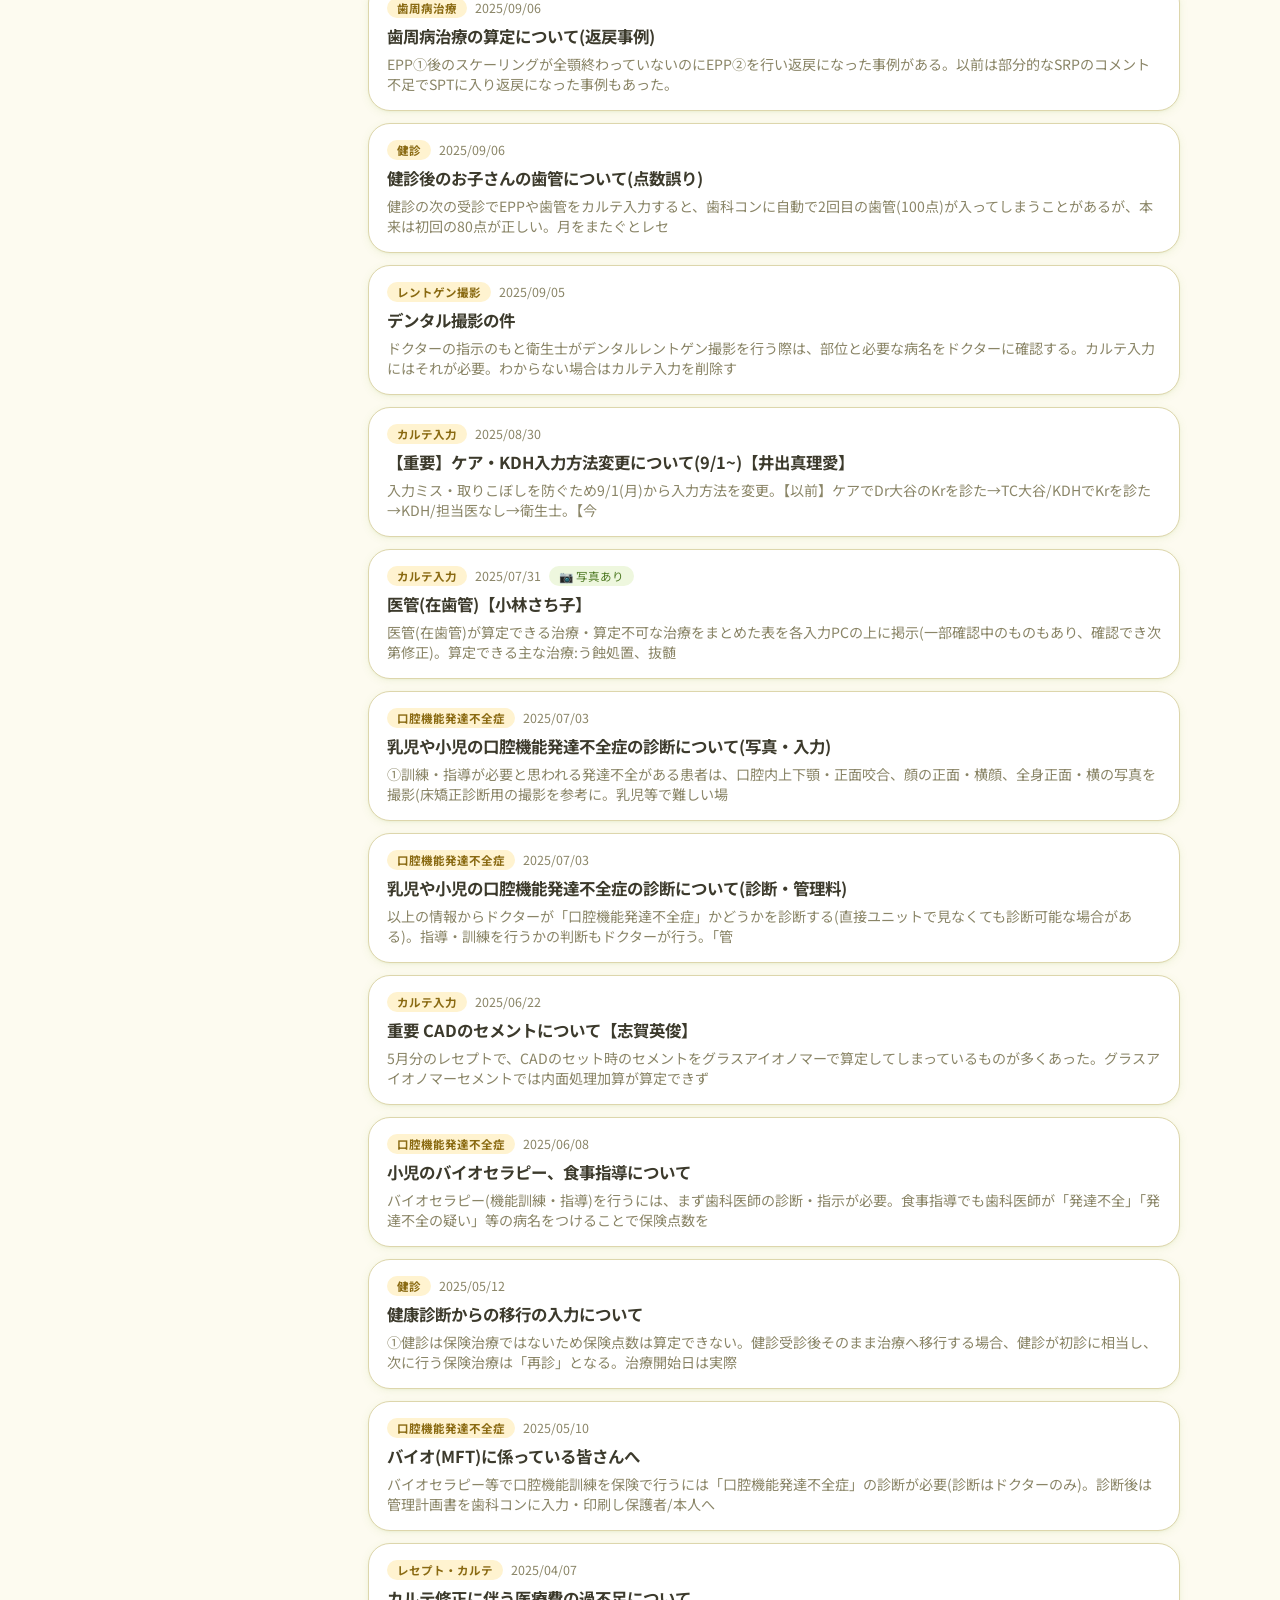
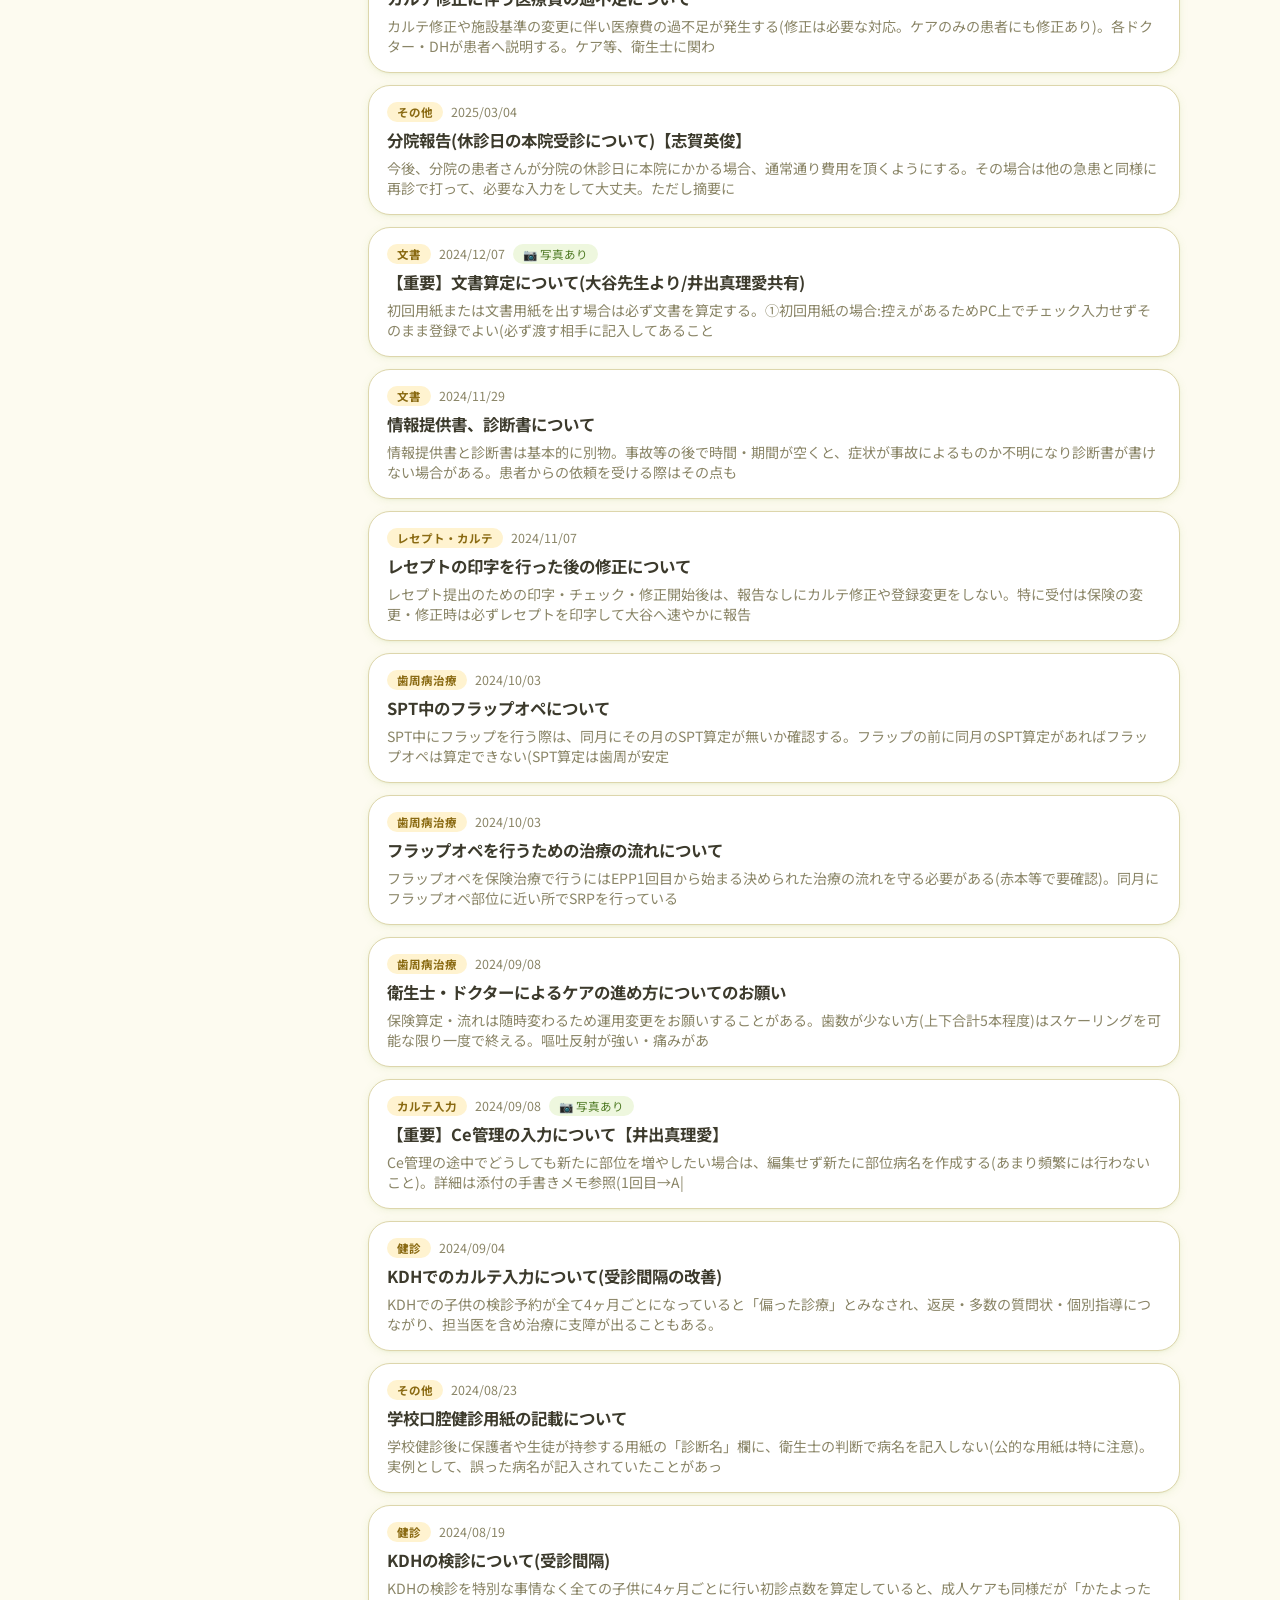
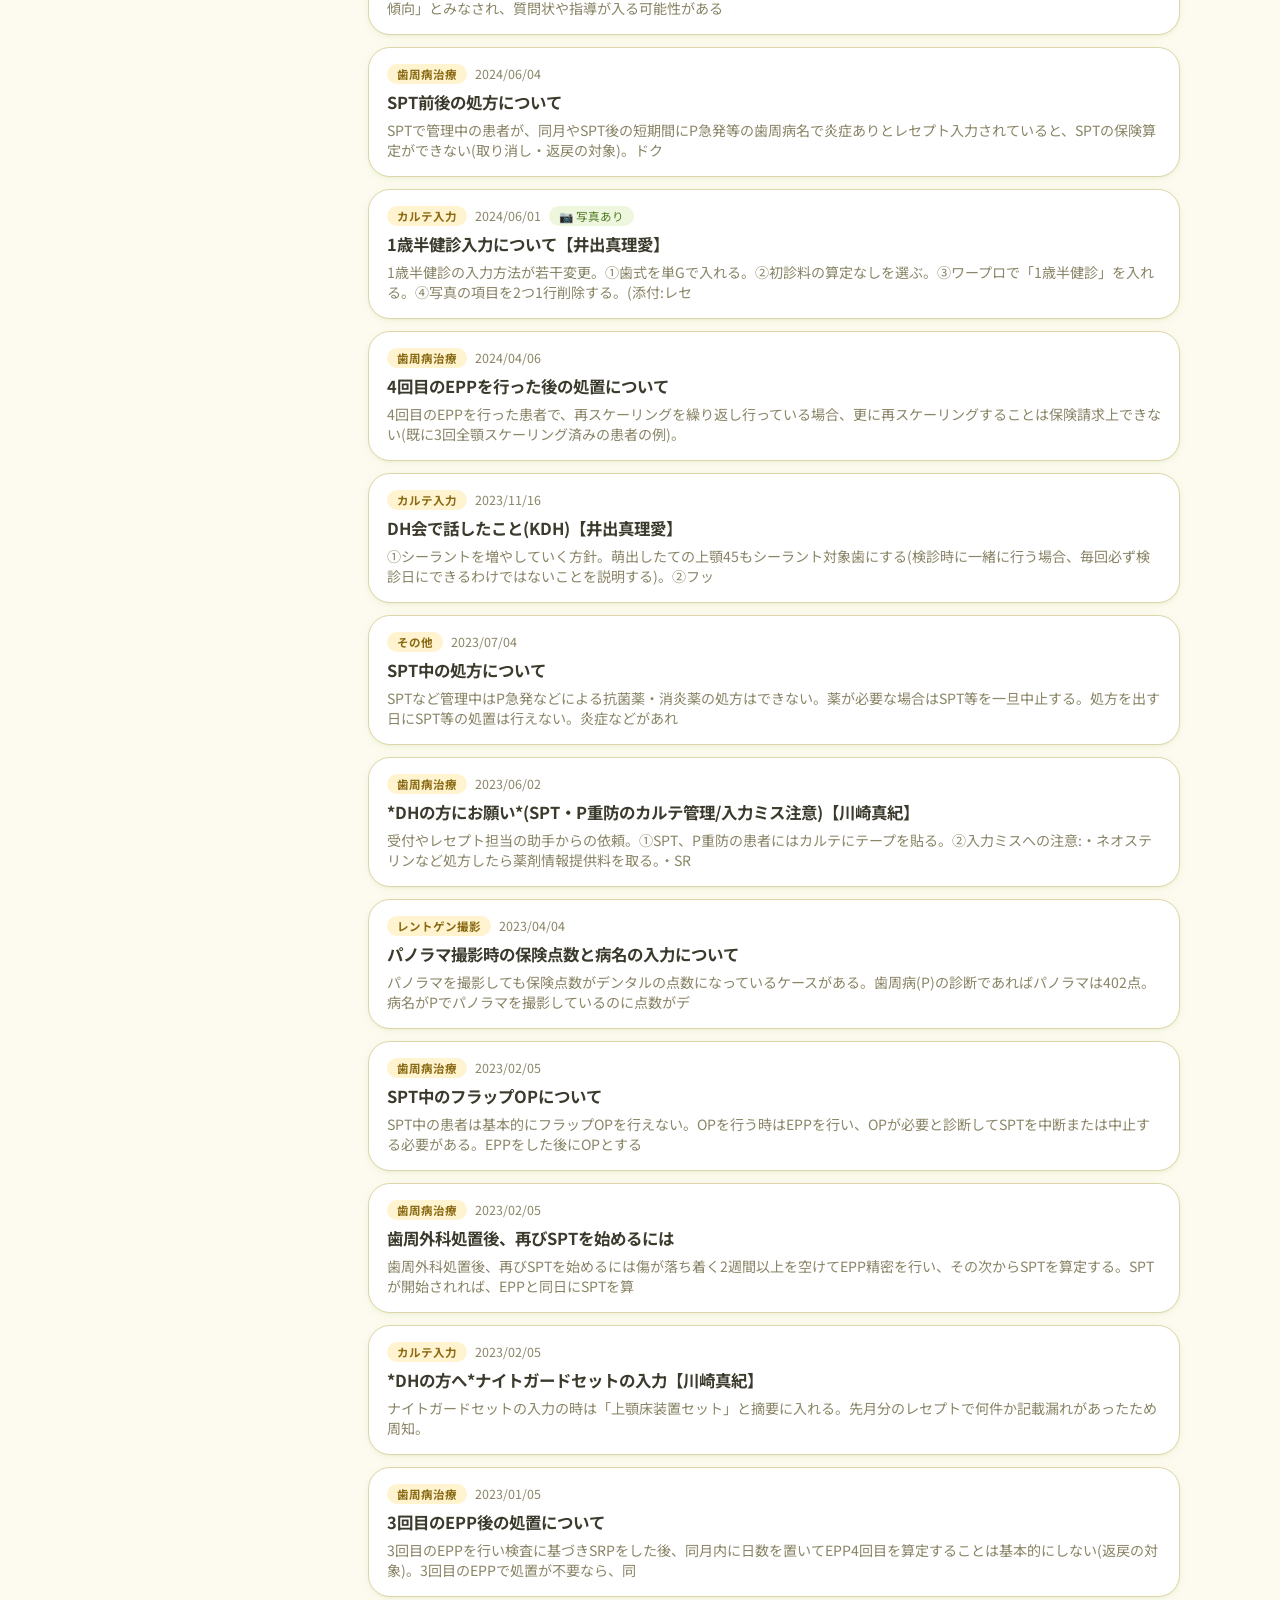
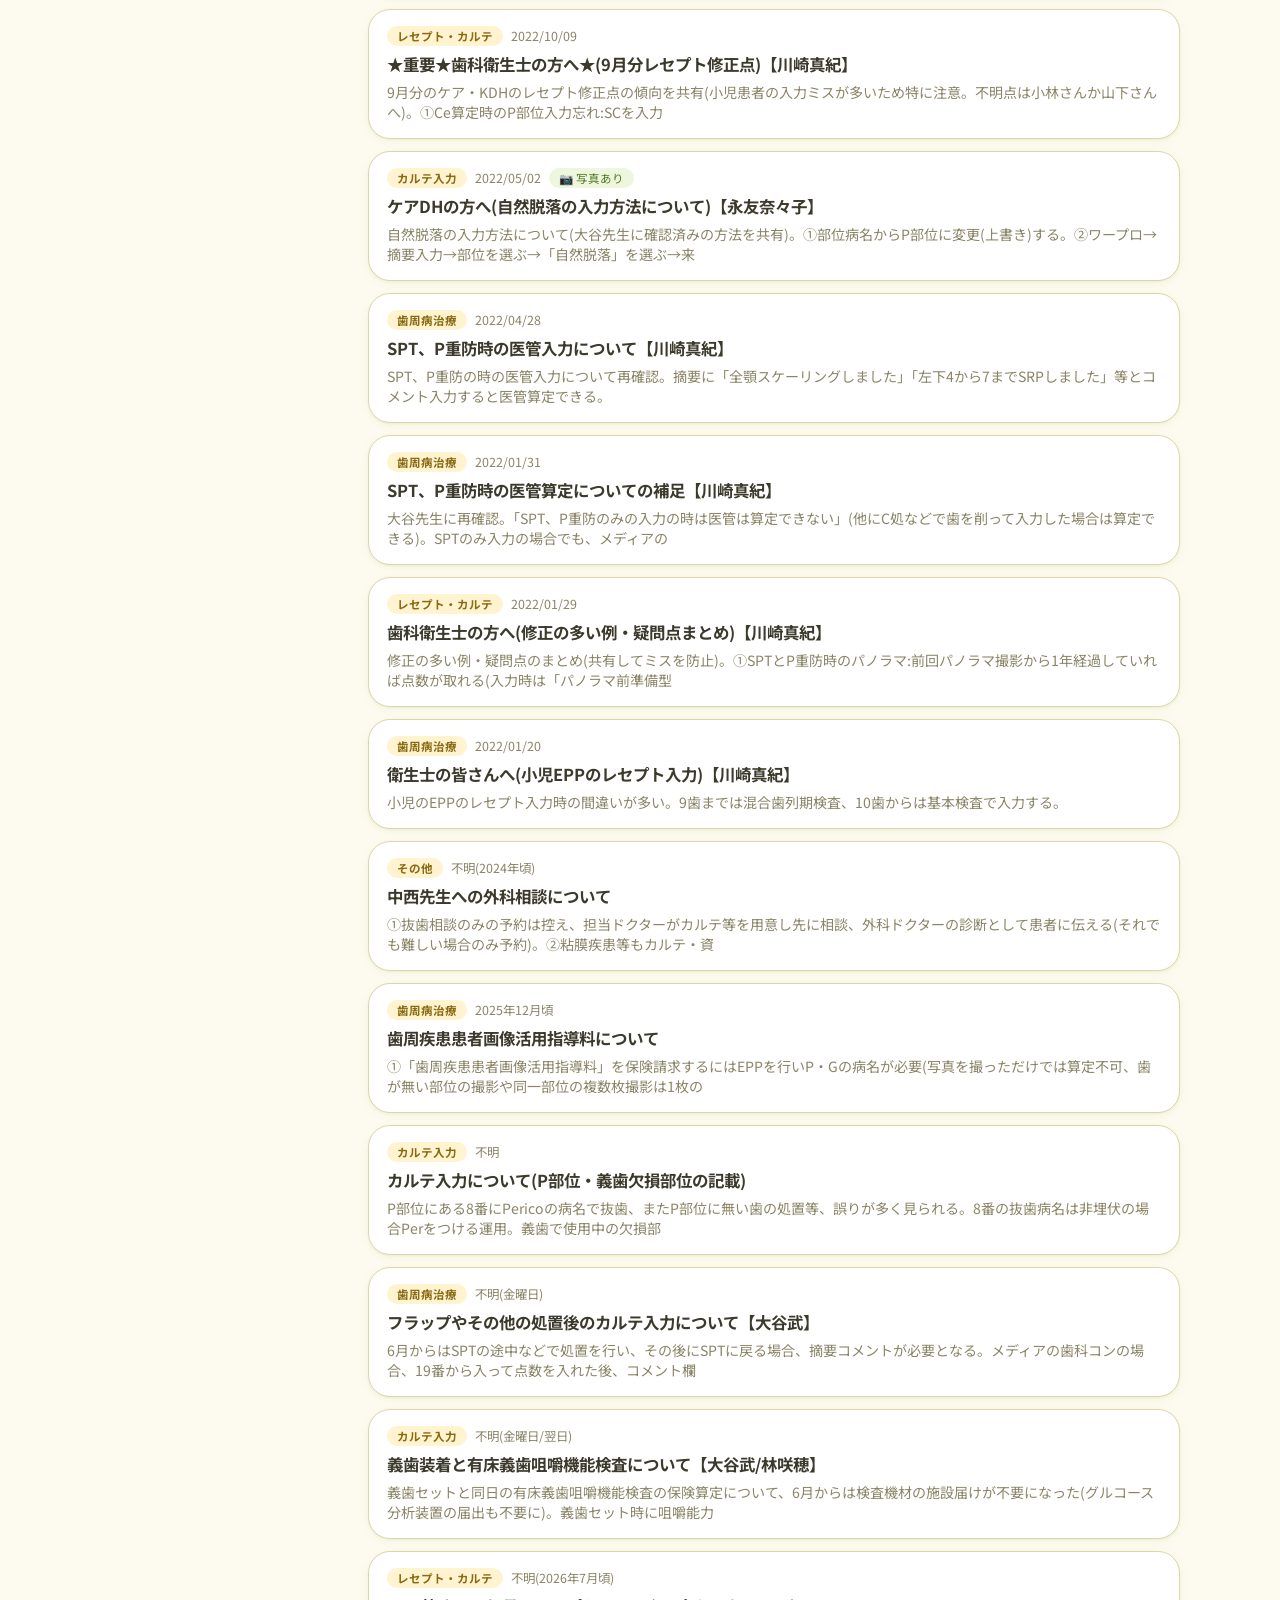
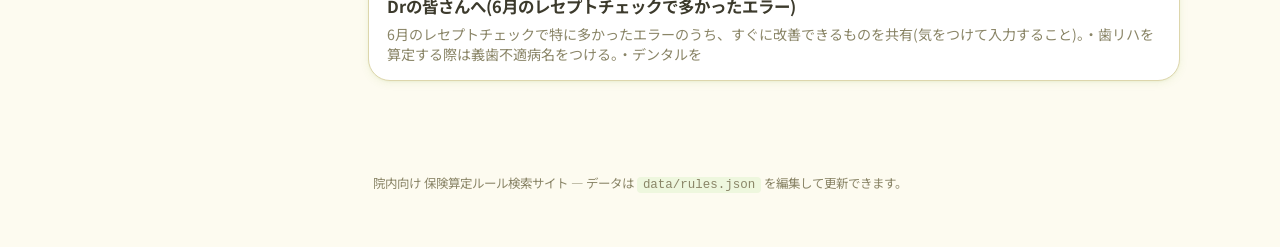
==== commit 6aeb5580: "古いルールをアーカイブとして残せるようにする - 各ルールに archived フラグを追加(デフォルトfalse) - ヘッダー下に「現在の情報」/「アーカイブ」タブを追加し、表示を切り替え可能に " ====
--- a/index.html
+++ b/index.html
@@ -30,6 +30,17 @@
     <button id="post-open-btn" type="button" class="post-open-btn">投稿 ✏️</button>
   </div>
 </header>
+
+<div class="view-tabs-wrap">
+  <div class="view-tabs" role="tablist" aria-label="表示切り替え">
+    <button type="button" class="view-tab active" data-view="current" role="tab" aria-selected="true">
+      現在の情報
+    </button>
+    <button type="button" class="view-tab" data-view="archived" role="tab" aria-selected="false">
+      🗂️ アーカイブ
+    </button>
+  </div>
+</div>
 
 <main class="layout">
   <aside class="sidebar" id="sidebar">
--- a/assets/style.css
+++ b/assets/style.css
@@ -197,6 +197,41 @@
   }
 }
 
+/* ---------- View tabs (現在の情報 / アーカイブ) ---------- */
+
+.view-tabs-wrap {
+  background: var(--color-surface);
+  border-bottom: 1px solid var(--color-border);
+}
+
+.view-tabs {
+  max-width: 1120px;
+  margin: 0 auto;
+  padding: 10px 20px 0;
+  display: flex;
+  gap: 6px;
+}
+
+.view-tab {
+  border: none;
+  background: transparent;
+  padding: 10px 16px;
+  font-size: 0.9rem;
+  font-weight: 600;
+  color: var(--color-text-muted);
+  border-radius: 10px 10px 0 0;
+  border-bottom: 3px solid transparent;
+}
+
+.view-tab:hover {
+  background: var(--color-accent-soft);
+}
+
+.view-tab.active {
+  color: var(--color-accent-dark);
+  border-bottom-color: var(--color-accent-dark);
+}
+
 /* ---------- Layout ---------- */
 
 .layout {
